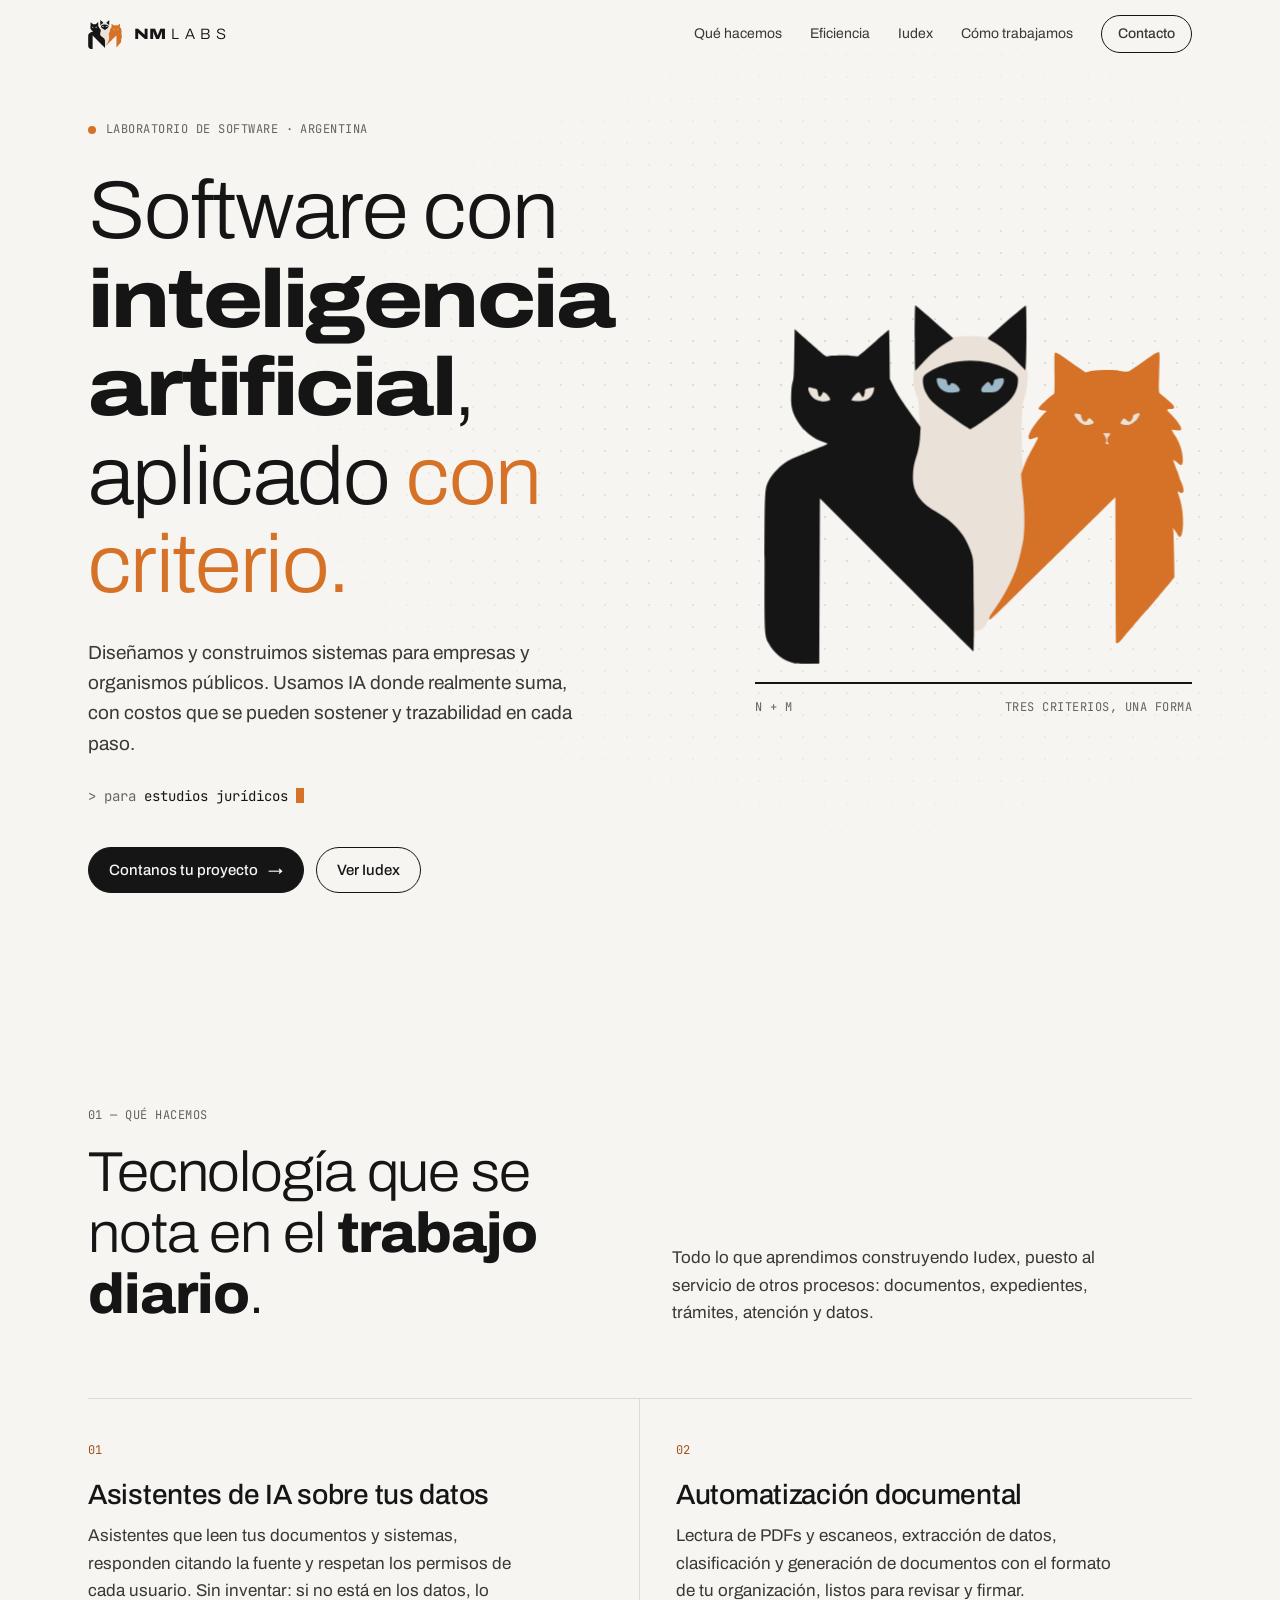
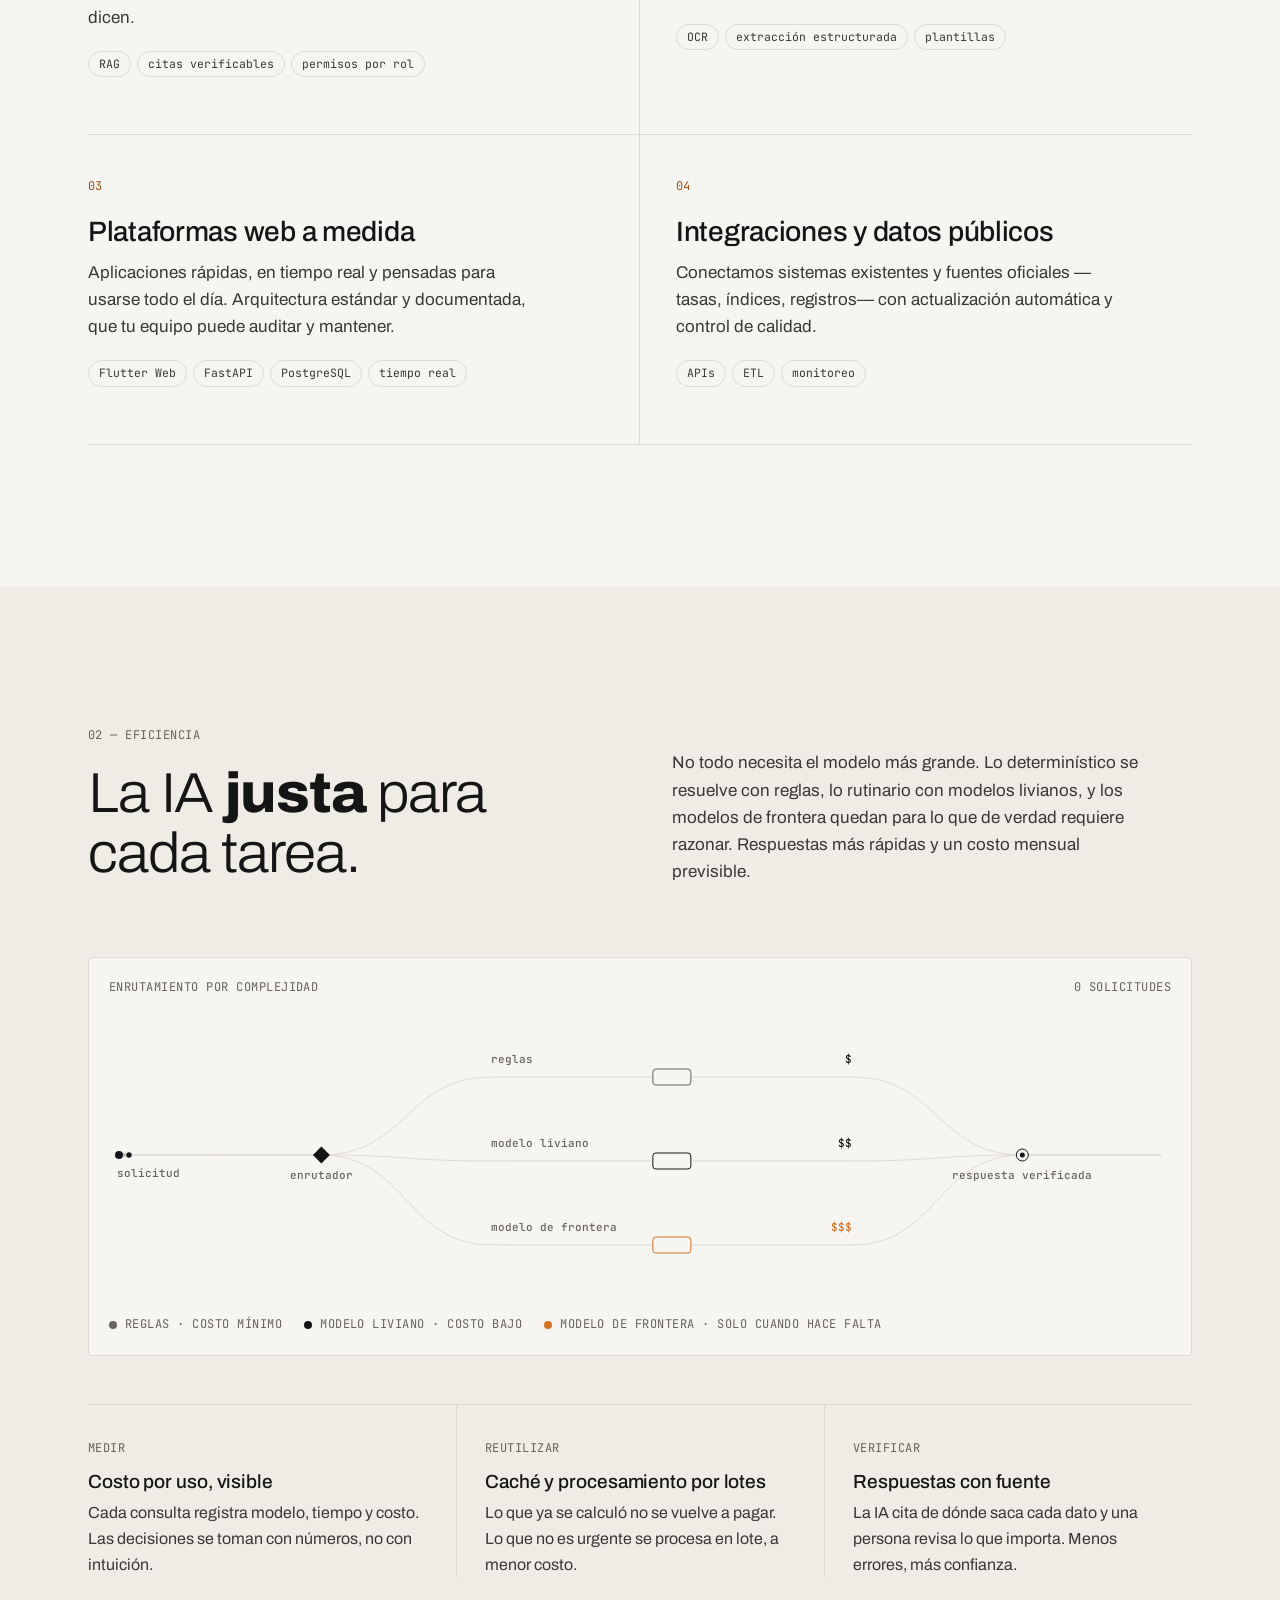
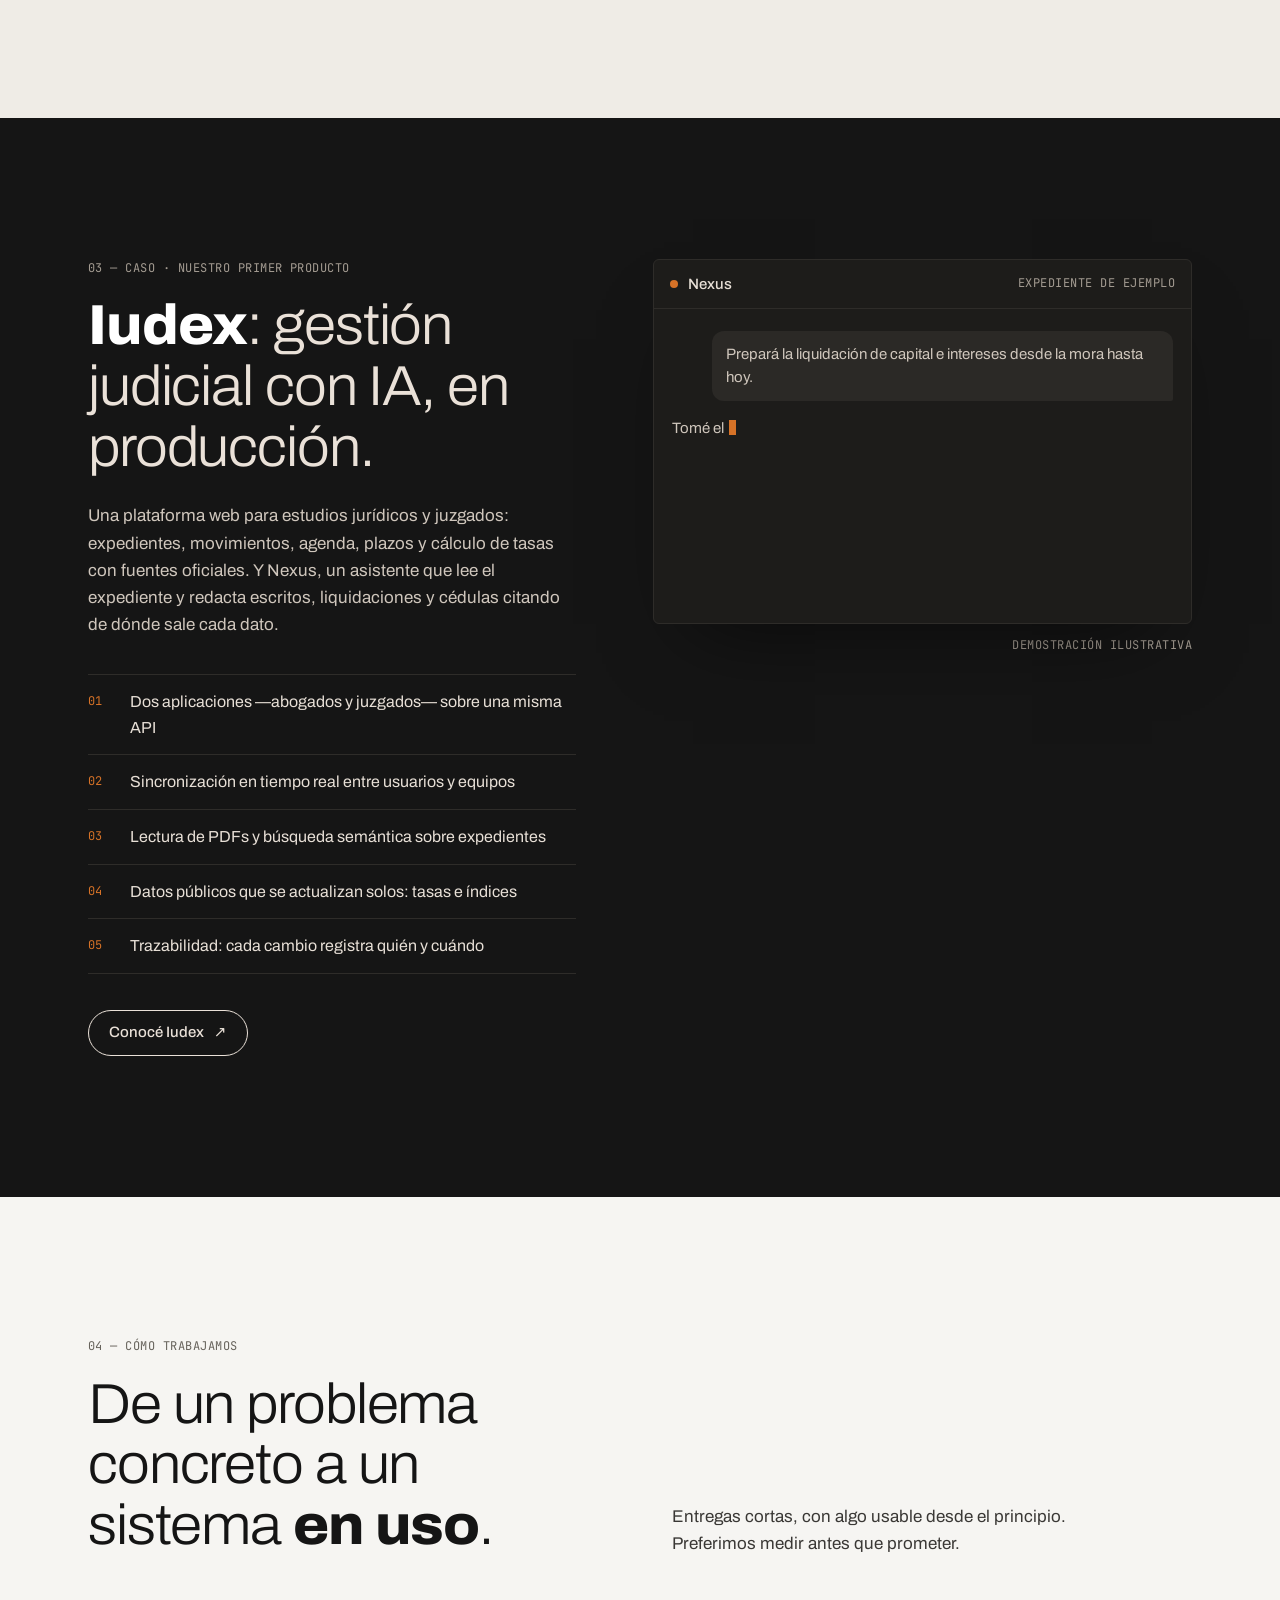
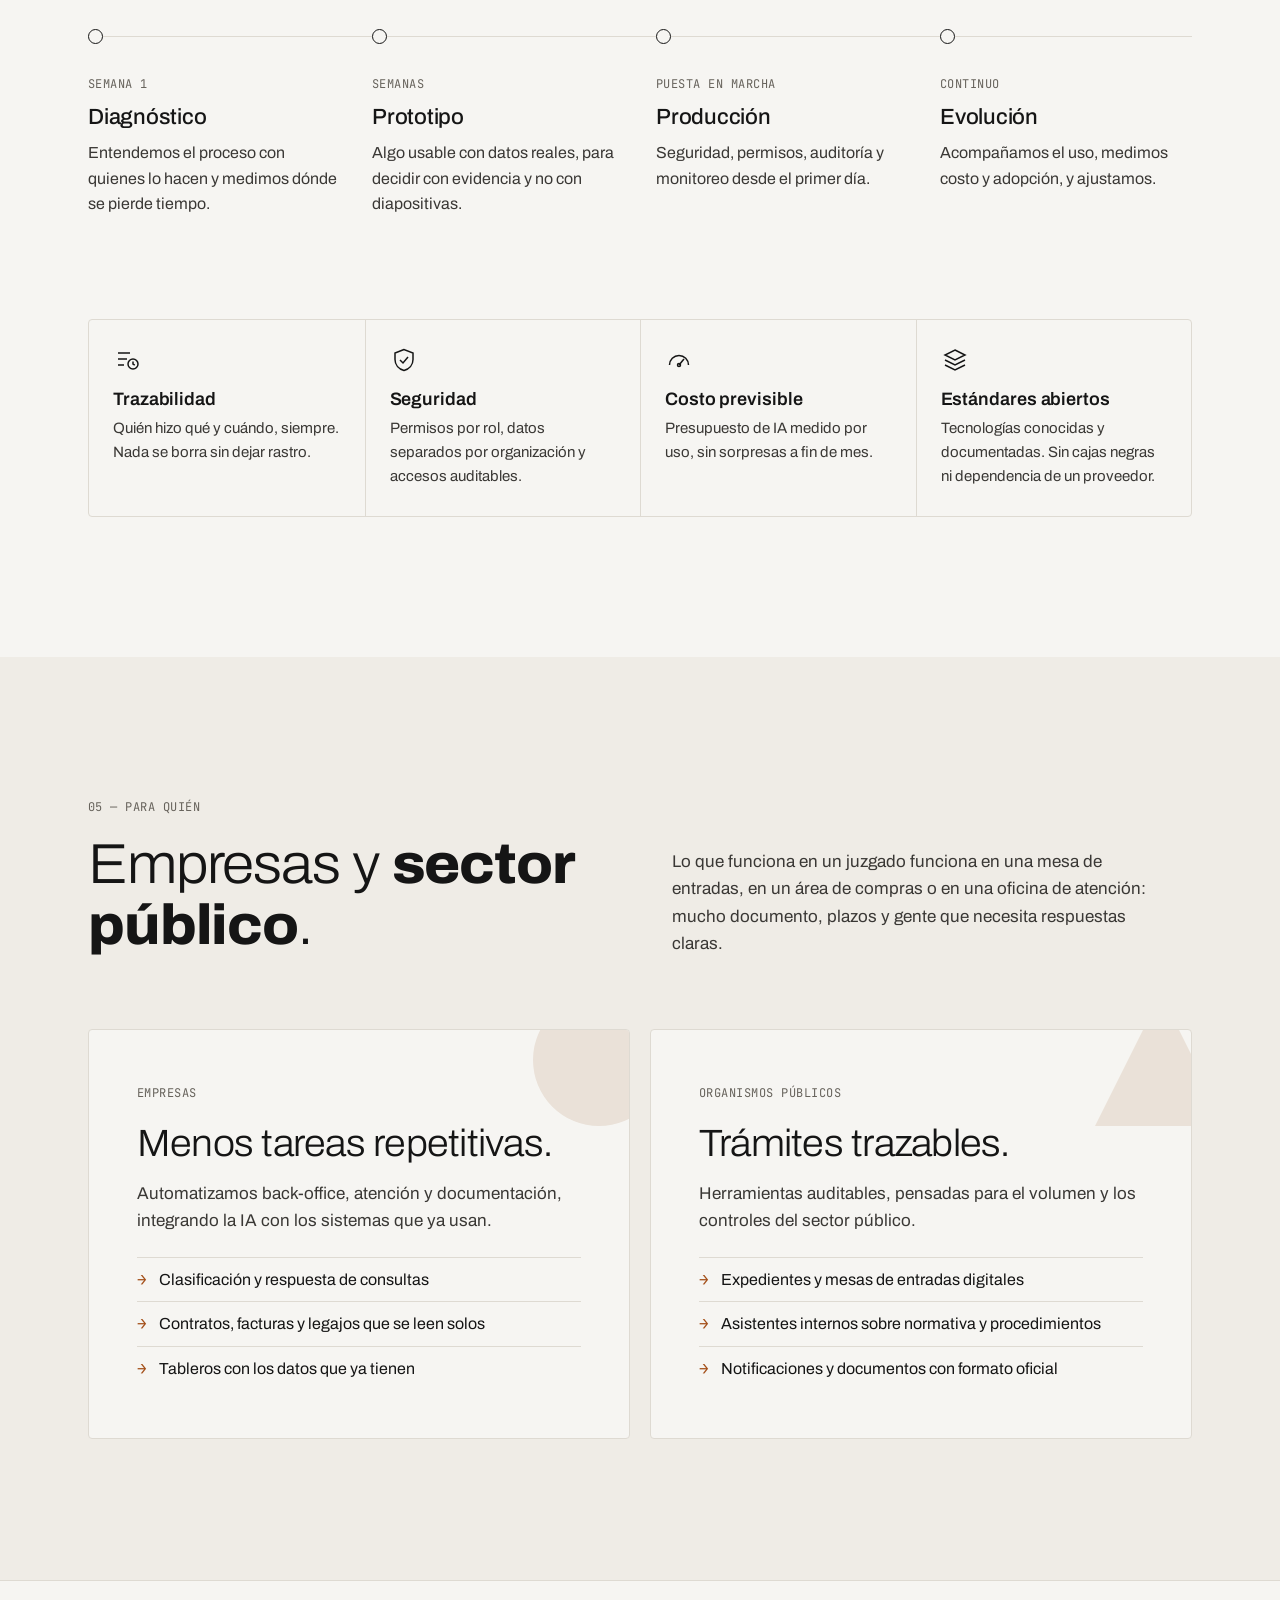
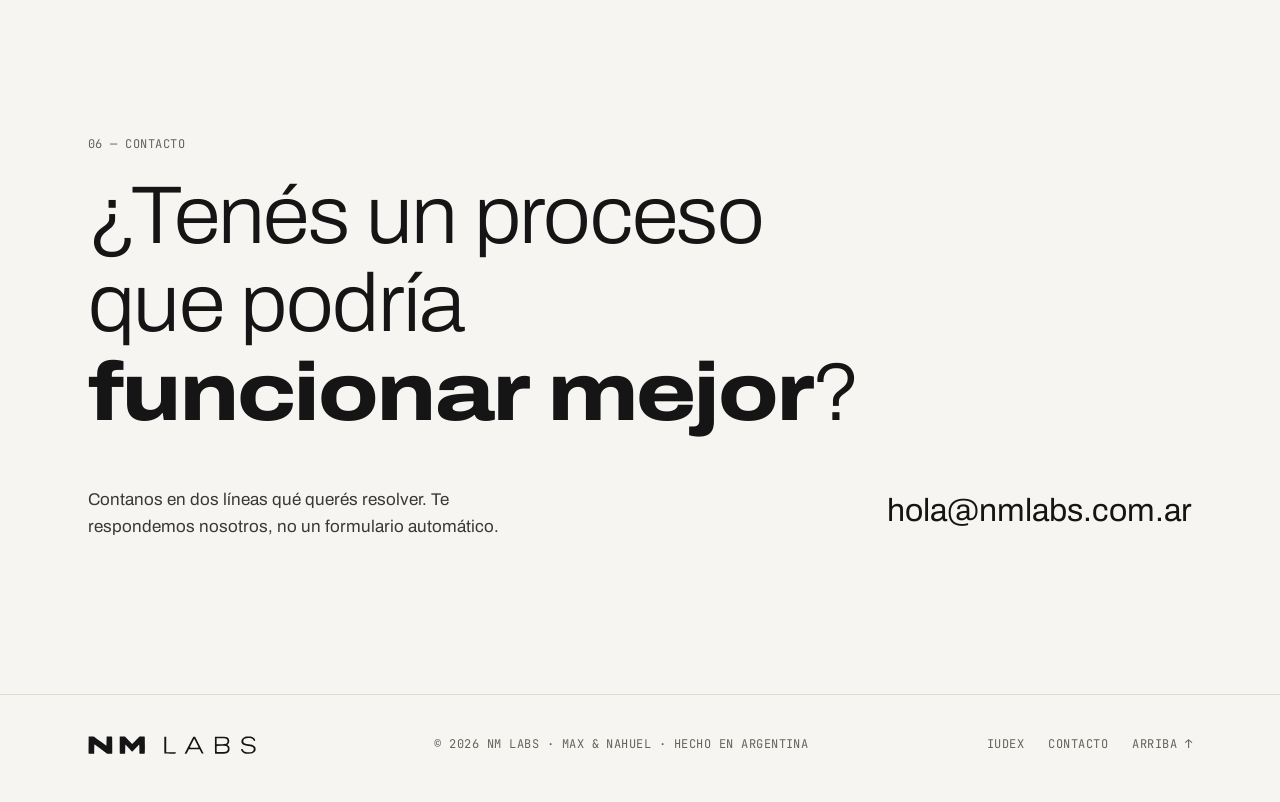
==== index.html @ 3f0e214e "feat: sitio de NM Labs — una página, marca vectorizada y animaciones Hero con los tres gatos que for" ====
<!doctype html>
<html lang="es-AR">
<head>
  <meta charset="utf-8">
  <meta name="viewport" content="width=device-width, initial-scale=1">
  <title>NM Labs — Software con IA, aplicado con criterio</title>
  <meta name="description" content="NM Labs diseña y construye software con inteligencia artificial para empresas y organismos públicos: IA donde suma, con costos previsibles y trazabilidad. Creadores de Iudex.">
  <meta name="theme-color" content="#F6F5F2">
  <link rel="icon" href="assets/mark.svg" type="image/svg+xml">
  <link rel="icon" href="assets/favicon-32.png" sizes="32x32" type="image/png">
  <link rel="apple-touch-icon" href="assets/apple-touch-icon.png">

  <meta property="og:type" content="website">
  <meta property="og:title" content="NM Labs — Software con IA, aplicado con criterio">
  <meta property="og:description" content="Software con inteligencia artificial para empresas y organismos públicos. Creadores de Iudex.">
  <meta property="og:image" content="assets/og.png">
  <meta property="og:locale" content="es_AR">
  <meta name="twitter:card" content="summary_large_image">

  <link rel="preconnect" href="https://fonts.googleapis.com">
  <link rel="preconnect" href="https://fonts.gstatic.com" crossorigin>
  <link rel="stylesheet" href="https://fonts.googleapis.com/css2?family=Archivo:wdth,wght@62..125,300..800&family=JetBrains+Mono:wght@400;500&display=swap">
  <link rel="stylesheet" href="styles.css">
  <script>
    // Clases antes del primer pintado: sin JS o con movimiento reducido el sitio queda estático y completo.
    (function (d) {
      var c = d.documentElement.classList; c.add('js');
      if (!window.matchMedia('(prefers-reduced-motion: reduce)').matches) c.add('motion');
    })(document);
  </script>
  <script src="main.js" defer></script>
</head>
<body>
  <a class="skip" href="#main">Saltar al contenido</a>

  <header class="site-header" id="top">
    <div class="wrap">
      <a class="brand" href="#top" aria-label="NM Labs, inicio">
        <img src="assets/mark.svg" alt="" width="34" height="29">
        <span class="brand-word" aria-hidden="true"><b>NM</b><span>LABS</span></span>
      </a>
      <nav class="nav" aria-label="Principal">
        <a href="#servicios">Qué hacemos</a>
        <a href="#eficiencia">Eficiencia</a>
        <a href="#iudex">Iudex</a>
        <a href="#metodo">Cómo trabajamos</a>
        <a class="btn btn-sm btn-ghost" href="#contacto">Contacto</a>
      </nav>
    </div>
  </header>

  <main id="main">

    <!-- ===== Hero ===== -->
    <section class="hero" aria-labelledby="hero-title">
      <div class="wrap">
        <div>
          <p class="hero-kicker mono"><span class="dot-live" aria-hidden="true"></span>Laboratorio de software · Argentina</p>
          <h1 id="hero-title" class="split">Software con <b>inteligencia artificial</b>, aplicado <span class="accent">con criterio.</span></h1>
          <p class="hero-lede">Diseñamos y construimos sistemas para empresas y organismos públicos. Usamos IA donde realmente suma, con costos que se pueden sostener y trazabilidad en cada paso.</p>
          <p class="typer">
            <span class="sr-only">Para estudios jurídicos, juzgados, organismos públicos, empresas y equipos de back-office.</span>
            <span aria-hidden="true">&gt; para</span>
            <span class="typer-word" aria-hidden="true" data-words="estudios jurídicos|juzgados|organismos públicos|empresas|equipos de back-office">estudios jurídicos</span><span class="typer-caret" aria-hidden="true"></span>
          </p>
          <div class="hero-actions">
            <a class="btn btn-solid" href="#contacto">Contanos tu proyecto <span class="arrow" aria-hidden="true">→</span></a>
            <a class="btn btn-ghost" href="#iudex">Ver Iudex</a>
          </div>
        </div>

        <figure class="hero-mark" aria-hidden="true">
          <!-- mark:start -->
<svg viewBox="-12 -12 656 554" xmlns="http://www.w3.org/2000/svg" focusable="false">
<g class="cat cat-2"><g class="cat-inner"><path fill="#EAE1D8" d="M306.0 452.2C306.0 402.1 305.2 389.4 301.6 381.5C300.8 379.9 299.2 376.0 298.0 373.0C296.8 370.0 295.5 367.0 295.2 366.4C292.2 361.5 287.9 355.6 283.7 350.5C278.6 344.3 263.2 330.1 261.6 330.0C261.1 330.0 259.3 329.0 257.6 327.7C255.9 326.4 251.5 323.8 247.9 321.8C234.3 314.4 225.1 305.7 220.1 295.5C215.8 286.9 215.0 282.4 214.3 265.3C213.6 246.3 214.8 236.2 220.3 217.0C224.5 202.5 224.5 202.5 224.5 185.2C224.5 167.4 225.0 165.4 228.2 170.8C229.2 172.3 231.1 174.9 232.5 176.5L235.1 179.5L234.5 164.0C233.9 148.3 232.5 138.0 231.0 138.0C230.6 138.0 230.0 136.8 229.7 135.2C229.4 133.7 228.4 129.8 227.6 126.5C226.7 123.1 226.0 116.3 226.0 110.9L226.0 101.3L242.8 84.2C258.9 67.8 261.5 65.7 279.0 55.0C282.0 53.1 284.7 51.3 285.0 50.9C287.9 47.1 334.9 47.2 338.0 51.1C338.3 51.4 341.6 53.5 345.5 55.8C360.8 64.7 372.4 74.5 389.1 92.8C392.8 96.7 396.3 100.0 396.9 100.0C399.6 100.0 396.9 130.7 393.5 138.5C390.0 146.6 389.1 155.5 388.6 184.5C388.4 200.4 388.7 220.6 389.3 229.3L390.3 245.2L393.8 236.6C399.0 223.5 400.0 224.7 400.0 244.2C400.1 253.7 400.7 264.5 401.6 270.0C403.4 281.4 404.9 353.0 403.3 353.0C402.7 353.0 402.0 357.8 401.7 363.8C401.4 369.7 400.4 377.4 399.6 381.0C396.4 395.4 391.2 412.8 389.9 413.6C389.4 413.9 389.0 415.0 389.0 416.1C389.0 417.1 388.6 418.8 388.2 419.8C380.9 435.0 378.6 439.0 377.4 439.0C376.6 439.0 376.0 439.9 376.0 441.1C376.0 442.4 370.4 448.6 359.9 458.8C346.1 472.3 343.4 474.5 340.7 474.5C337.8 474.6 337.4 475.0 336.5 478.8C335.8 481.6 334.5 483.7 332.7 484.9C331.2 485.9 329.4 487.5 328.7 488.4C327.9 489.5 325.5 490.4 322.7 490.7L318.0 491.3L318.0 496.1L318.0 501.0L312.0 501.0L306.0 501.0L306.0 452.2ZM316.5 185.0C317.5 183.9 318.9 183.0 319.6 183.0C320.3 183.0 322.1 181.8 323.7 180.4C325.2 178.9 334.6 171.9 344.5 164.8C354.4 157.6 364.4 149.9 366.8 147.7C376.6 138.2 383.9 122.7 382.7 113.7C382.3 110.5 381.1 108.7 377.1 104.8C374.3 102.2 371.6 100.0 371.0 100.0C370.4 100.0 367.4 98.7 364.2 97.1C356.5 93.2 341.3 88.5 331.5 86.9C327.1 86.2 317.0 85.7 309.0 85.7C296.5 85.9 292.9 86.3 282.5 88.9C263.3 93.8 243.4 104.5 241.1 111.2C240.0 114.3 241.1 123.3 243.2 128.5C246.9 137.8 257.0 148.8 272.0 159.7C312.2 189.1 312.6 189.3 316.5 185.0ZM271.9 130.7C266.4 127.8 261.9 121.3 261.2 115.4C260.7 110.4 260.6 110.4 269.4 112.2C272.6 112.8 275.3 113.8 275.5 114.4C275.7 115.0 276.1 116.6 276.4 118.0C276.7 119.4 277.4 121.2 278.0 122.0C278.9 123.3 279.4 123.0 281.4 120.6C283.7 117.8 284.0 117.8 287.0 119.0C290.2 120.3 296.0 127.1 296.0 129.6C296.0 131.4 289.7 133.0 282.4 133.0C278.0 133.0 275.1 132.4 271.9 130.7ZM330.2 131.9C328.5 131.4 327.0 130.5 327.0 130.0C327.0 128.1 331.8 121.4 334.4 119.7C337.9 117.4 339.7 117.6 341.6 120.5C342.5 121.9 343.6 123.0 344.0 123.0C345.0 123.0 347.0 118.2 347.0 115.6C347.0 113.6 347.7 113.2 351.2 112.6C353.6 112.2 357.0 111.7 358.8 111.4C361.9 110.8 362.0 110.9 362.0 114.1C361.9 121.3 356.8 128.5 349.8 131.5C345.7 133.2 335.4 133.4 330.2 131.9Z"/><path fill="#151515" d="M290.5 174.4C256.8 150.2 251.9 145.9 245.7 135.0C241.9 128.3 239.7 119.6 240.3 113.6C240.7 109.3 241.3 108.1 244.6 105.2C250.1 100.4 269.0 91.5 278.5 89.1C308.5 81.6 340.8 84.6 365.7 97.1C377.2 102.9 382.9 107.7 383.1 111.8C383.8 125.5 378.6 137.4 366.7 148.6C358.0 157.0 314.7 188.0 311.8 188.0C310.4 188.0 301.7 182.4 290.5 174.4ZM291.3 130.9L295.1 129.9L293.1 126.7C292.1 124.9 289.7 122.5 287.9 121.2L284.7 119.0L281.8 122.2C279.1 125.4 279.0 125.5 277.5 123.5C276.6 122.4 275.7 120.4 275.4 119.0C275.1 117.6 274.7 116.0 274.5 115.4C274.2 114.3 263.0 111.6 262.2 112.5C261.2 113.5 263.2 119.7 265.8 123.4C270.9 130.9 280.9 133.8 291.3 130.9ZM348.8 130.5C353.7 128.4 356.9 125.3 359.1 120.5C361.5 115.2 361.6 111.7 359.2 112.4C358.3 112.7 355.4 113.2 352.8 113.6C348.6 114.1 348.0 114.5 348.0 116.7C348.0 119.3 345.4 125.0 344.2 125.0C343.8 125.0 342.3 123.6 340.9 121.8L338.3 118.7L335.2 120.8C333.6 122.0 331.3 124.6 330.1 126.5L328.1 130.0L331.3 130.9C336.3 132.4 344.7 132.1 348.8 130.5ZM228.0 51.0C228.0 24.1 228.3 2.0 228.8 2.0C229.8 2.1 240.0 10.7 270.8 37.9C279.2 45.2 286.0 51.4 286.0 51.5C286.0 51.6 281.0 54.9 274.9 58.6C261.7 66.8 250.8 76.1 238.5 89.8C233.5 95.3 229.2 99.9 228.8 99.9C228.3 100.0 228.0 77.9 228.0 51.0ZM380.9 85.7C367.2 71.4 357.5 63.6 344.5 56.2C340.6 54.0 337.7 51.9 338.0 51.4C339.6 48.5 394.0 1.9 395.0 2.5C396.0 3.1 396.2 64.6 395.2 85.7L394.5 99.8L380.9 85.7Z"/><path fill="#9DB8C6" d="M272.5 131.1C270.3 130.1 267.5 128.2 266.3 126.9C262.0 122.2 259.5 113.0 262.1 111.5C262.7 111.1 266.0 111.3 269.5 112.0C275.7 113.2 275.8 113.2 276.4 117.0C277.2 121.9 279.4 123.9 281.0 121.1C282.9 117.5 287.7 118.3 292.2 123.1C296.7 127.8 296.9 131.0 293.0 132.1C287.8 133.6 276.6 133.0 272.5 131.1ZM329.8 132.3C328.6 132.0 328.0 130.9 328.0 128.8C328.0 126.4 329.1 124.6 332.5 121.3C335.0 118.9 337.7 117.0 338.5 117.0C339.2 117.0 340.7 118.4 341.7 120.0C342.6 121.6 343.7 123.0 344.1 123.0C345.0 123.0 347.0 117.3 347.0 115.0C347.0 113.6 348.5 113.0 353.4 112.0C360.7 110.6 362.0 111.0 362.0 114.6C362.0 121.2 355.3 130.3 349.0 132.0C345.5 133.0 333.1 133.2 329.8 132.3Z"/></g></g>
<g class="cat cat-1"><g class="cat-inner"><path fill="#EAE1D8" d="M85.5 147.1C75.2 145.3 67.0 136.3 67.0 126.9C67.0 123.7 67.0 123.7 71.2 124.4C73.6 124.8 77.1 125.5 79.1 126.0C82.5 127.0 82.8 127.3 83.4 132.0C83.8 134.7 84.4 137.1 84.9 137.4C85.3 137.7 86.6 136.4 87.6 134.5C88.6 132.6 89.9 131.0 90.4 131.0C92.4 131.0 98.0 135.3 99.9 138.4C102.9 143.1 102.6 145.7 99.2 146.4C93.3 147.6 89.3 147.8 85.5 147.1ZM133.8 146.3C132.8 146.1 132.0 145.2 132.0 144.4C132.0 142.1 136.6 135.4 139.8 133.1C142.8 131.0 146.0 130.3 146.0 131.8C146.0 132.2 146.9 133.6 148.0 135.0C149.7 137.1 150.1 137.3 151.0 136.0C151.5 135.2 152.0 132.8 152.0 130.8C152.0 127.6 152.4 127.0 155.2 126.2C157.0 125.6 160.6 124.9 163.2 124.5C167.9 123.9 168.0 123.9 168.0 126.6C168.0 134.9 161.8 143.5 154.2 145.8C150.4 147.0 137.4 147.3 133.8 146.3Z"/><path fill="#151515" d="M47.5 540.0C31.0 536.6 15.7 524.6 7.8 508.9C2.2 497.6 2.1 495.1 2.4 385.0C2.7 273.9 2.5 277.8 9.2 264.2C13.5 255.5 26.8 241.9 36.7 236.1C40.6 233.8 48.2 230.2 53.7 228.1C59.1 226.0 67.1 222.8 71.5 221.1C75.9 219.3 83.3 216.3 88.0 214.5C92.6 212.6 96.6 210.7 96.8 210.2C96.9 209.7 94.9 208.7 92.3 208.0C76.2 203.7 58.9 189.7 50.6 174.3C43.5 161.1 41.6 152.7 42.3 136.0C42.6 126.7 43.3 120.9 44.5 117.5C46.1 113.2 46.4 107.3 46.9 75.2L47.5 37.8L55.0 44.4C59.1 48.0 67.0 55.0 72.5 60.0C92.5 78.0 94.1 79.2 96.9 78.6C102.4 77.4 123.9 76.9 133.0 77.8L142.5 78.7L146.5 75.5C148.7 73.7 159.0 64.8 169.5 55.6C179.9 46.5 188.7 39.0 189.2 39.0C189.6 39.0 190.1 55.5 190.2 75.8L190.5 112.5L195.7 123.2C201.2 134.7 209.0 146.8 226.1 170.2L236.8 184.9L236.3 194.2C235.8 207.2 234.2 217.2 231.3 226.5C227.1 239.6 226.0 245.0 225.4 255.5C223.9 280.2 233.7 296.5 258.6 311.1C278.7 322.9 290.7 333.2 300.1 347.2C305.9 355.6 311.6 368.2 314.2 378.1C316.3 386.3 316.4 388.3 316.7 454.2C317.0 491.5 316.8 522.0 316.3 522.0C315.9 522.0 263.7 470.2 200.5 407.0L85.5 292.0L85.0 416.2L84.5 540.5L68.0 540.7C58.9 540.7 49.7 540.4 47.5 540.0ZM97.2 145.5C99.3 145.2 101.0 144.4 101.0 143.8C101.0 141.6 96.9 136.1 93.8 134.1L90.6 132.1L88.2 136.1C85.2 141.1 83.3 140.0 82.4 132.9C81.8 128.3 81.5 128.0 78.1 127.1C68.8 124.7 68.0 124.7 68.0 127.0C68.0 132.5 73.5 140.6 79.5 143.8C82.7 145.5 89.5 146.9 92.0 146.5C92.8 146.3 95.2 145.9 97.2 145.5ZM153.1 144.8C160.6 142.3 165.4 136.5 166.7 128.5L167.2 125.1L163.4 125.6C161.2 125.9 158.0 126.6 156.2 127.2C153.4 128.0 153.0 128.6 153.0 131.5C153.0 134.9 151.2 140.0 150.1 140.0C149.7 140.0 148.7 138.8 147.7 137.2C144.1 131.4 144.5 131.5 141.0 134.0C138.4 135.8 133.0 142.9 133.0 144.4C133.0 146.1 148.4 146.4 153.1 144.8Z"/></g></g>
<g class="cat cat-3"><g class="cat-inner"><path fill="#EAE1D8" d="M506.0 219.1C506.0 218.6 507.8 215.2 510.0 211.6C512.2 208.0 514.0 204.7 514.0 204.3C514.0 203.8 512.9 201.8 511.5 199.8C510.1 197.8 509.0 195.2 509.0 194.1C509.0 192.2 509.6 192.0 516.5 192.0C525.8 192.0 526.7 193.2 522.1 199.6L519.0 204.0L522.1 209.5C523.8 212.5 525.6 215.3 526.1 215.6C526.6 215.9 527.0 217.0 527.0 218.1C527.0 221.4 523.4 220.3 519.9 215.9L516.7 211.8L513.2 215.9C510.2 219.6 506.0 221.4 506.0 219.1ZM479.5 182.8C473.0 180.5 466.0 171.7 466.0 165.7L466.0 161.8L471.7 162.5C479.0 163.4 480.0 163.8 480.0 166.2C480.0 168.7 482.8 174.0 484.1 174.0C484.6 174.0 485.4 173.2 485.7 172.2C487.3 168.2 489.0 167.5 492.6 169.5C496.4 171.5 500.3 177.1 499.8 179.6C499.2 183.1 486.1 185.1 479.5 182.8ZM537.2 182.3C534.9 181.5 533.0 180.4 533.0 179.9C533.0 178.3 539.1 170.5 541.3 169.3C544.6 167.5 545.4 167.7 547.3 171.0C548.3 172.6 549.7 174.0 550.4 174.0C551.6 174.0 554.0 168.6 554.0 165.8C554.0 164.1 560.0 162.0 564.9 162.0C567.7 162.0 568.0 162.3 568.0 165.0C568.0 171.5 561.7 179.5 554.3 182.7C550.1 184.4 542.7 184.2 537.2 182.3Z"/><path fill="#D67227" d="M530.5 508.8C530.2 508.1 529.9 458.6 529.7 398.9L529.5 290.2L499.8 319.4C483.5 335.4 450.0 368.3 425.3 392.6C349.6 467.1 342.5 474.0 341.2 474.0C338.8 474.0 340.0 469.6 343.8 464.6C360.3 442.6 374.2 416.7 381.7 394.1C384.3 385.9 389.2 365.3 391.0 354.7C393.7 338.3 393.2 304.5 390.0 281.0C389.5 277.4 388.8 270.2 388.4 265.0L387.7 255.5L392.4 243.5C396.8 232.3 401.2 223.4 410.4 206.8C414.5 199.5 414.2 199.0 407.5 201.5C405.3 202.3 402.5 202.9 401.2 203.0C393.7 203.1 405.6 181.4 422.4 164.5L426.4 160.5L421.4 160.0C415.9 159.4 414.0 158.5 414.0 156.5C414.0 154.8 433.2 136.8 436.1 135.8C438.1 135.0 438.2 134.5 438.0 106.7C437.7 70.3 437.5 73.0 440.3 73.0C441.6 73.0 447.4 76.5 453.6 80.9C459.6 85.3 469.0 91.9 474.5 95.7L484.5 102.7L490.5 101.3C499.5 99.3 526.1 98.5 534.5 100.0C549.3 102.6 547.9 102.9 558.0 95.8C563.0 92.4 571.0 86.7 575.8 83.3C588.7 74.1 592.8 71.7 594.6 72.4C596.1 73.0 596.2 75.6 595.4 99.8C594.4 133.8 594.4 133.0 597.6 135.5C602.3 139.0 614.4 149.4 616.2 151.5C617.2 152.6 617.9 154.4 617.7 155.5C617.5 157.1 616.6 157.6 613.0 157.8C605.6 158.2 605.6 158.6 612.4 165.1C620.9 173.1 629.4 185.3 628.5 188.1C627.9 190.0 627.3 190.1 620.8 189.5L613.8 188.8L615.1 191.1C615.7 192.4 617.6 195.3 619.1 197.6C626.5 208.5 631.3 224.1 630.8 235.4C630.5 242.5 628.7 243.7 624.5 239.8C623.1 238.5 620.7 236.6 619.1 235.7L616.2 234.0L617.2 237.2C617.8 239.0 620.0 245.0 622.2 250.5C624.3 256.0 626.0 260.8 626.0 261.3C626.0 261.7 626.9 263.9 627.9 266.3C634.0 279.9 633.2 286.9 625.9 282.6C622.6 280.6 622.5 280.9 624.5 286.7C628.2 297.2 630.1 307.2 630.9 318.7C632.4 342.5 628.0 357.2 622.7 346.2C621.7 344.2 619.7 341.1 618.3 339.5L615.8 336.5L616.5 340.0C616.9 341.9 617.4 358.6 617.7 377.1L618.2 410.6L612.8 417.2C609.9 420.8 604.1 427.7 600.0 432.5C595.9 437.3 590.1 444.2 587.1 447.9C584.2 451.5 579.1 457.4 575.9 461.0C570.8 466.7 562.4 476.5 540.0 503.0C534.4 509.5 531.4 511.3 530.5 508.8ZM518.6 208.8C516.3 205.6 516.6 202.4 519.5 198.6C520.9 196.8 522.0 195.0 522.0 194.7C522.0 194.3 519.5 194.0 516.5 194.0L510.9 194.0L513.5 197.7C516.2 201.7 516.8 207.4 514.8 208.7C513.9 209.2 514.5 209.7 516.5 210.1C518.1 210.5 519.6 210.8 519.8 210.9C520.0 210.9 519.4 210.0 518.6 208.8ZM492.5 180.8C495.0 180.1 497.0 179.0 497.0 178.4C497.0 176.5 491.1 171.0 489.7 171.6C489.0 171.8 488.0 173.0 487.5 174.3C485.9 177.9 482.4 177.7 480.0 173.8C478.9 172.0 478.0 169.5 478.0 168.3C478.0 166.8 477.3 165.9 475.8 165.6C474.5 165.3 472.3 164.9 470.8 164.5C467.0 163.8 467.1 166.4 470.9 171.6C474.7 176.8 477.8 179.5 481.5 180.8C485.5 182.2 487.2 182.2 492.5 180.8ZM552.4 180.6C554.2 179.9 557.2 177.9 559.1 176.2C562.7 173.1 566.9 165.5 565.7 164.4C564.5 163.2 556.0 166.2 556.0 167.8C556.0 171.5 553.5 176.1 551.1 176.7C549.2 177.2 548.1 176.6 546.1 174.3C543.0 170.7 541.8 170.9 538.9 175.6C536.5 179.5 536.4 179.4 540.5 180.8C544.7 182.3 548.5 182.2 552.4 180.6Z"/></g></g>
</svg>
          <!-- mark:end -->
          <div class="baseline"></div>
          <figcaption class="hero-mark-caption mono"><span>N + M</span><span>tres criterios, una forma</span></figcaption>
        </figure>
      </div>
    </section>

    <!-- ===== Servicios ===== -->
    <section class="section" id="servicios" aria-labelledby="servicios-title">
      <div class="wrap">
        <div class="section-head">
          <div>
            <span class="eyebrow mono" data-reveal>01 — Qué hacemos</span>
            <h2 id="servicios-title" data-reveal data-d="1">Tecnología que se nota en el <b>trabajo diario</b>.</h2>
          </div>
          <p data-reveal data-d="2">Todo lo que aprendimos construyendo Iudex, puesto al servicio de otros procesos: documentos, expedientes, trámites, atención y datos.</p>
        </div>

        <div class="services">
          <article class="service" data-reveal>
            <span class="idx mono">01</span>
            <h3>Asistentes de IA sobre tus datos</h3>
            <p>Asistentes que leen tus documentos y sistemas, responden citando la fuente y respetan los permisos de cada usuario. Sin inventar: si no está en los datos, lo dicen.</p>
            <ul class="tags" aria-label="Técnicas"><li>RAG</li><li>citas verificables</li><li>permisos por rol</li></ul>
          </article>
          <article class="service" data-reveal data-d="1">
            <span class="idx mono">02</span>
            <h3>Automatización documental</h3>
            <p>Lectura de PDFs y escaneos, extracción de datos, clasificación y generación de documentos con el formato de tu organización, listos para revisar y firmar.</p>
            <ul class="tags" aria-label="Técnicas"><li>OCR</li><li>extracción estructurada</li><li>plantillas</li></ul>
          </article>
          <article class="service" data-reveal>
            <span class="idx mono">03</span>
            <h3>Plataformas web a medida</h3>
            <p>Aplicaciones rápidas, en tiempo real y pensadas para usarse todo el día. Arquitectura estándar y documentada, que tu equipo puede auditar y mantener.</p>
            <ul class="tags" aria-label="Tecnologías"><li>Flutter Web</li><li>FastAPI</li><li>PostgreSQL</li><li>tiempo real</li></ul>
          </article>
          <article class="service" data-reveal data-d="1">
            <span class="idx mono">04</span>
            <h3>Integraciones y datos públicos</h3>
            <p>Conectamos sistemas existentes y fuentes oficiales —tasas, índices, registros— con actualización automática y control de calidad.</p>
            <ul class="tags" aria-label="Técnicas"><li>APIs</li><li>ETL</li><li>monitoreo</li></ul>
          </article>
        </div>
      </div>
    </section>

    <!-- ===== Eficiencia ===== -->
    <section class="section efficiency" id="eficiencia" aria-labelledby="eficiencia-title">
      <div class="wrap">
        <div class="section-head">
          <div>
            <span class="eyebrow mono" data-reveal>02 — Eficiencia</span>
            <h2 id="eficiencia-title" data-reveal data-d="1">La IA <b>justa</b> para cada tarea.</h2>
          </div>
          <p data-reveal data-d="2">No todo necesita el modelo más grande. Lo determinístico se resuelve con reglas, lo rutinario con modelos livianos, y los modelos de frontera quedan para lo que de verdad requiere razonar. Respuestas más rápidas y un costo mensual previsible.</p>
        </div>

        <figure class="router" data-reveal>
          <div class="router-top mono">
            <span>Enrutamiento por complejidad</span>
            <span aria-hidden="true" id="router-count">0 solicitudes</span>
          </div>
          <canvas id="router" role="img" aria-label="Diagrama: las solicitudes pasan por un enrutador que manda la mayoría a reglas determinísticas, una parte a un modelo liviano y solo unas pocas a un modelo de frontera, de mayor costo. Todas terminan en una respuesta verificada."></canvas>
          <figcaption class="router-legend mono">
            <span><i class="c" aria-hidden="true"></i>Reglas · costo mínimo</span>
            <span><i aria-hidden="true"></i>Modelo liviano · costo bajo</span>
            <span><i class="o" aria-hidden="true"></i>Modelo de frontera · solo cuando hace falta</span>
          </figcaption>
        </figure>

        <div class="practices">
          <div class="practice" data-reveal>
            <span class="mono">Medir</span>
            <h3>Costo por uso, visible</h3>
            <p>Cada consulta registra modelo, tiempo y costo. Las decisiones se toman con números, no con intuición.</p>
          </div>
          <div class="practice" data-reveal data-d="1">
            <span class="mono">Reutilizar</span>
            <h3>Caché y procesamiento por lotes</h3>
            <p>Lo que ya se calculó no se vuelve a pagar. Lo que no es urgente se procesa en lote, a menor costo.</p>
          </div>
          <div class="practice" data-reveal data-d="2">
            <span class="mono">Verificar</span>
            <h3>Respuestas con fuente</h3>
            <p>La IA cita de dónde saca cada dato y una persona revisa lo que importa. Menos errores, más confianza.</p>
          </div>
        </div>
      </div>
    </section>

    <!-- ===== Iudex ===== -->
    <section class="section case" id="iudex" aria-labelledby="iudex-title">
      <div class="wrap case-grid">
        <div>
          <span class="eyebrow mono" data-reveal>03 — Caso · nuestro primer producto</span>
          <h2 id="iudex-title" data-reveal data-d="1"><b>Iudex</b>: gestión judicial con IA, en producción.</h2>
          <p class="case-lede" data-reveal data-d="2">Una plataforma web para estudios jurídicos y juzgados: expedientes, movimientos, agenda, plazos y cálculo de tasas con fuentes oficiales. Y Nexus, un asistente que lee el expediente y redacta escritos, liquidaciones y cédulas citando de dónde sale cada dato.</p>
          <ul class="built" aria-label="Lo que construimos">
            <li data-reveal><span>01</span>Dos aplicaciones —abogados y juzgados— sobre una misma API</li>
            <li data-reveal><span>02</span>Sincronización en tiempo real entre usuarios y equipos</li>
            <li data-reveal><span>03</span>Lectura de PDFs y búsqueda semántica sobre expedientes</li>
            <li data-reveal><span>04</span>Datos públicos que se actualizan solos: tasas e índices</li>
            <li data-reveal><span>05</span>Trazabilidad: cada cambio registra quién y cuándo</li>
          </ul>
          <a class="btn" href="https://iudex.com.ar" rel="noopener">Conocé Iudex <span class="arrow" aria-hidden="true">↗</span></a>
        </div>

        <div data-reveal data-d="1">
          <div class="demo" id="demo" aria-label="Demostración ilustrativa de Nexus" role="group">
            <div class="demo-bar">
              <span class="who"><i aria-hidden="true"></i>Nexus</span>
              <span class="mono">Expediente de ejemplo</span>
            </div>
            <p class="sr-only">Ejemplo: se le pide a Nexus la liquidación de capital e intereses desde la mora; responde citando la sentencia, la demanda y la tasa del Banco Nación, y genera un borrador listo para revisar.</p>
            <div class="demo-body" aria-hidden="true">
              <p class="msg msg-user">Prepará la liquidación de capital e intereses desde la mora hasta hoy.</p>
              <p class="msg msg-ai" id="demo-ai">Tomé el capital de la sentencia <span class="cite">fs. 112</span> y la fecha de mora de la demanda <span class="cite">fs. 3</span>. Apliqué la tasa activa publicada para cada período <span class="cite">BNA</span> y dejé el detalle mes a mes.</p>
              <div class="file is-on" id="demo-file">
                <span class="file-ico" aria-hidden="true"><i></i><i></i><i></i><i></i><i></i></span>
                <span><span class="file-name">Liquidación — borrador</span><br><span class="file-meta">listo para revisar</span></span>
                <span class="file-btn" aria-hidden="true">Abrir →</span>
              </div>
            </div>
          </div>
          <p class="demo-note mono">Demostración ilustrativa</p>
        </div>
      </div>
    </section>

    <!-- ===== Método ===== -->
    <section class="section" id="metodo" aria-labelledby="metodo-title">
      <div class="wrap">
        <div class="section-head">
          <div>
            <span class="eyebrow mono" data-reveal>04 — Cómo trabajamos</span>
            <h2 id="metodo-title" data-reveal data-d="1">De un problema concreto a un sistema <b>en uso</b>.</h2>
          </div>
          <p data-reveal data-d="2">Entregas cortas, con algo usable desde el principio. Preferimos medir antes que prometer.</p>
        </div>

        <ol class="steps" id="steps">
          <li class="step" data-reveal><span class="mono">Semana 1</span><h3>Diagnóstico</h3><p>Entendemos el proceso con quienes lo hacen y medimos dónde se pierde tiempo.</p></li>
          <li class="step" data-reveal data-d="1"><span class="mono">Semanas</span><h3>Prototipo</h3><p>Algo usable con datos reales, para decidir con evidencia y no con diapositivas.</p></li>
          <li class="step" data-reveal data-d="2"><span class="mono">Puesta en marcha</span><h3>Producción</h3><p>Seguridad, permisos, auditoría y monitoreo desde el primer día.</p></li>
          <li class="step" data-reveal data-d="3"><span class="mono">Continuo</span><h3>Evolución</h3><p>Acompañamos el uso, medimos costo y adopción, y ajustamos.</p></li>
        </ol>

        <div class="principles">
          <div class="principle" data-reveal>
            <svg viewBox="0 0 28 28" fill="none" stroke="currentColor" stroke-width="1.5" aria-hidden="true"><path d="M5 7h12M5 13h9M5 19h6"/><circle cx="20" cy="18" r="5"/><path d="M20 15.5V18l1.8 1.2"/></svg>
            <h3>Trazabilidad</h3>
            <p>Quién hizo qué y cuándo, siempre. Nada se borra sin dejar rastro.</p>
          </div>
          <div class="principle" data-reveal data-d="1">
            <svg viewBox="0 0 28 28" fill="none" stroke="currentColor" stroke-width="1.5" aria-hidden="true"><path d="M14 3.5 5 7v6.5c0 5.4 3.8 9.6 9 11 5.2-1.4 9-5.6 9-11V7l-9-3.5Z"/><path d="m10 14 3 3 5-6"/></svg>
            <h3>Seguridad</h3>
            <p>Permisos por rol, datos separados por organización y accesos auditables.</p>
          </div>
          <div class="principle" data-reveal data-d="2">
            <svg viewBox="0 0 28 28" fill="none" stroke="currentColor" stroke-width="1.5" aria-hidden="true"><path d="M4.5 19a9.5 9.5 0 1 1 19 0"/><path d="m14 19 5-6"/><circle cx="14" cy="19" r="1.5"/></svg>
            <h3>Costo previsible</h3>
            <p>Presupuesto de IA medido por uso, sin sorpresas a fin de mes.</p>
          </div>
          <div class="principle" data-reveal data-d="3">
            <svg viewBox="0 0 28 28" fill="none" stroke="currentColor" stroke-width="1.5" aria-hidden="true"><path d="m14 4 10 5-10 5L4 9l10-5Z"/><path d="m4 14 10 5 10-5"/><path d="m4 19 10 5 10-5"/></svg>
            <h3>Estándares abiertos</h3>
            <p>Tecnologías conocidas y documentadas. Sin cajas negras ni dependencia de un proveedor.</p>
          </div>
        </div>
      </div>
    </section>

    <!-- ===== Sectores ===== -->
    <section class="section efficiency" id="sectores" aria-labelledby="sectores-title">
      <div class="wrap">
        <div class="section-head">
          <div>
            <span class="eyebrow mono" data-reveal>05 — Para quién</span>
            <h2 id="sectores-title" data-reveal data-d="1">Empresas y <b>sector público</b>.</h2>
          </div>
          <p data-reveal data-d="2">Lo que funciona en un juzgado funciona en una mesa de entradas, en un área de compras o en una oficina de atención: mucho documento, plazos y gente que necesita respuestas claras.</p>
        </div>
        <div class="sectors">
          <article class="sector" data-reveal>
            <svg class="glyph" viewBox="0 0 160 160" aria-hidden="true"><circle cx="80" cy="80" r="80" fill="currentColor"/></svg>
            <span class="mono">Empresas</span>
            <h3>Menos tareas repetitivas.</h3>
            <p>Automatizamos back-office, atención y documentación, integrando la IA con los sistemas que ya usan.</p>
            <ul>
              <li>Clasificación y respuesta de consultas</li>
              <li>Contratos, facturas y legajos que se leen solos</li>
              <li>Tableros con los datos que ya tienen</li>
            </ul>
          </article>
          <article class="sector" data-reveal data-d="1">
            <svg class="glyph" viewBox="0 0 160 160" aria-hidden="true"><path d="M80 0 160 160H0Z" fill="currentColor"/></svg>
            <span class="mono">Organismos públicos</span>
            <h3>Trámites trazables.</h3>
            <p>Herramientas auditables, pensadas para el volumen y los controles del sector público.</p>
            <ul>
              <li>Expedientes y mesas de entradas digitales</li>
              <li>Asistentes internos sobre normativa y procedimientos</li>
              <li>Notificaciones y documentos con formato oficial</li>
            </ul>
          </article>
        </div>
      </div>
    </section>

    <!-- ===== Contacto ===== -->
    <section class="contact" id="contacto" aria-labelledby="contacto-title">
      <div class="wrap">
        <span class="eyebrow mono" data-reveal>06 — Contacto</span>
        <h2 id="contacto-title" data-reveal data-d="1">¿Tenés un proceso que podría <b>funcionar mejor</b>?</h2>
        <div class="contact-row">
          <p data-reveal data-d="2">Contanos en dos líneas qué querés resolver. Te respondemos nosotros, no un formulario automático.</p>
          <a class="mail" href="mailto:hola@nmlabs.com.ar" data-reveal data-d="3">hola@nmlabs.com.ar</a>
        </div>
      </div>
    </section>
  </main>

  <footer class="site-footer">
    <div class="wrap">
      <img src="assets/wordmark.svg" alt="NM Labs" width="168" height="18" loading="lazy">
      <p class="mono">© 2026 NM Labs · Max &amp; Nahuel · Hecho en Argentina</p>
      <div class="foot-links mono">
        <a href="https://iudex.com.ar" rel="noopener">Iudex</a>
        <a href="#contacto">Contacto</a>
        <a href="#top">Arriba ↑</a>
      </div>
    </div>
  </footer>
</body>
</html>
---- styles.css ----
/* NM Labs — hoja única. Paleta tomada del logo (tinta, crema, naranja). */

:root {
  --bg: #F6F5F2;
  --bg-2: #EFECE6;
  --ink: #151515;
  --ink-2: #3A3835;
  --muted: #67635C;
  --line: #DEDAD2;
  --cream: #EAE1D8;
  --orange: #D67227;
  --orange-text: #A4501A; /* naranja con contraste AA para texto chico */
  --blue: #9DB8C6;

  --font-display: "Archivo", ui-sans-serif, system-ui, -apple-system, "Segoe UI", sans-serif;
  --font-mono: "JetBrains Mono", ui-monospace, "SF Mono", Menlo, Consolas, monospace;

  --gutter: clamp(16px, 4vw, 48px);
  --max: 1200px;
  --ease: cubic-bezier(.2, .8, .2, 1);
  --ease-in-out: cubic-bezier(.65, 0, .35, 1);
  color-scheme: light;
}

*, *::before, *::after { box-sizing: border-box; }

html { -webkit-text-size-adjust: 100%; scroll-behavior: smooth; scroll-padding-top: 80px; }
@media (prefers-reduced-motion: reduce) { html { scroll-behavior: auto; } }

body {
  margin: 0;
  background: var(--bg);
  color: var(--ink);
  font-family: var(--font-display);
  font-size: 17px;
  line-height: 1.6;
  font-variation-settings: "wdth" 100;
  text-rendering: optimizeLegibility;
  -webkit-font-smoothing: antialiased;
  overflow-x: hidden;
}

img, svg, canvas { display: block; max-width: 100%; }
a { color: inherit; }
p, figure { margin: 0; }
h1, h2, h3 { margin: 0; font-weight: 300; line-height: 1.08; letter-spacing: -0.02em; }
b, strong { font-weight: 800; }

::selection { background: var(--orange); color: #fff; }

:focus-visible {
  outline: 2px solid var(--orange);
  outline-offset: 3px;
  border-radius: 2px;
}

.sr-only {
  position: absolute; width: 1px; height: 1px; padding: 0; margin: -1px;
  overflow: hidden; clip: rect(0 0 0 0); white-space: nowrap; border: 0;
}

.skip {
  position: absolute; left: 12px; top: -60px; z-index: 100;
  background: var(--ink); color: var(--bg); padding: 10px 14px; text-decoration: none;
}
.skip:focus { top: 12px; }

.wrap { width: 100%; max-width: var(--max); margin: 0 auto; padding: 0 var(--gutter); }

.mono {
  font-family: var(--font-mono);
  font-size: 12px;
  letter-spacing: .04em;
  text-transform: uppercase;
  color: var(--muted);
}

/* ---------- Header ---------- */

.site-header {
  position: fixed; inset: 0 0 auto 0; z-index: 50;
  transition: background-color .3s, border-color .3s, backdrop-filter .3s;
  border-bottom: 1px solid transparent;
}
.site-header.is-scrolled {
  background: color-mix(in srgb, var(--bg) 82%, transparent);
  -webkit-backdrop-filter: saturate(1.4) blur(12px);
  backdrop-filter: saturate(1.4) blur(12px);
  border-bottom-color: var(--line);
}
.site-header .wrap { display: flex; align-items: center; justify-content: space-between; height: 68px; }

.brand { display: inline-flex; align-items: center; gap: 12px; text-decoration: none; }
.brand svg { width: 34px; height: auto; }
.brand-word { font-size: 15px; letter-spacing: .02em; line-height: 1; white-space: nowrap; }
.brand-word b { font-weight: 800; font-variation-settings: "wdth" 125; letter-spacing: .01em; }
.brand-word span { font-weight: 300; letter-spacing: .38em; margin-left: .3em; }

.nav { display: flex; align-items: center; gap: 28px; }
.nav a { font-size: 14px; text-decoration: none; color: var(--ink-2); position: relative; }
.nav a:not(.btn)::after {
  content: ""; position: absolute; left: 0; right: 0; bottom: -4px; height: 1px;
  background: currentColor; transform: scaleX(0); transform-origin: right;
  transition: transform .35s var(--ease);
}
.nav a:not(.btn):hover::after { transform: scaleX(1); transform-origin: left; }

@media (max-width: 760px) {
  .nav a:not(.btn) { display: none; }
}

/* ---------- Botones ---------- */

.btn {
  --h: 46px;
  display: inline-flex; align-items: center; gap: 10px;
  height: var(--h); padding: 0 20px;
  font: 500 15px/1 var(--font-display);
  text-decoration: none;
  border: 1px solid var(--ink);
  border-radius: 999px;
  position: relative; overflow: hidden; isolation: isolate;
  transition: color .35s var(--ease), border-color .35s;
}
.btn::before {
  content: ""; position: absolute; inset: 0; z-index: -1;
  background: var(--orange);
  transform: translateY(101%);
  transition: transform .45s var(--ease);
}
.btn:hover::before, .btn:focus-visible::before { transform: translateY(0); }
.btn-solid { background: var(--ink); color: var(--bg); }
.btn-solid:hover { border-color: var(--orange); color: #fff; }
.btn-ghost { color: var(--ink); }
.btn-ghost:hover { color: #fff; border-color: var(--orange); }
.btn-sm { --h: 38px; padding: 0 16px; font-size: 14px; }
.btn .arrow { transition: transform .35s var(--ease); }
.btn:hover .arrow { transform: translateX(3px); }

/* ---------- Hero ---------- */

.hero {
  position: relative;
  min-height: min(100svh, 920px);
  display: flex; align-items: center;
  padding: 120px 0 72px;
  overflow: hidden;
}
.hero::before {
  /* grilla de puntos, se desvanece hacia los bordes */
  content: ""; position: absolute; inset: 0; z-index: -1;
  background-image: radial-gradient(var(--line) 1px, transparent 1.2px);
  background-size: 22px 22px;
  -webkit-mask-image: radial-gradient(ellipse 70% 60% at 70% 45%, #000 20%, transparent 75%);
  mask-image: radial-gradient(ellipse 70% 60% at 70% 45%, #000 20%, transparent 75%);
}
.hero .wrap {
  display: grid;
  grid-template-columns: minmax(0, 1.15fr) minmax(0, .85fr);
  gap: clamp(32px, 6vw, 96px);
  align-items: center;
}
.hero-kicker { display: flex; align-items: center; gap: 10px; margin-bottom: 28px; }
.dot-live {
  width: 8px; height: 8px; border-radius: 50%; background: var(--orange); position: relative;
}
.dot-live::after {
  content: ""; position: absolute; inset: -4px; border-radius: 50%;
  border: 1px solid var(--orange); opacity: 0;
  animation: ping 2.4s var(--ease) infinite;
}
@keyframes ping { 0% { transform: scale(.6); opacity: .9; } 100% { transform: scale(1.8); opacity: 0; } }

.hero h1 {
  font-size: clamp(40px, 6.4vw, 84px);
  font-variation-settings: "wdth" 104;
  max-width: 13ch;
}
.hero h1 b { font-variation-settings: "wdth" 118; letter-spacing: -0.03em; }
.hero h1 .accent { color: var(--orange); }

.hero-lede {
  margin-top: 28px; max-width: 46ch;
  font-size: clamp(17px, 1.5vw, 19px); color: var(--ink-2);
}
.typer { margin-top: 26px; display: flex; flex-wrap: wrap; gap: 8px; align-items: baseline; font-family: var(--font-mono); font-size: 14px; color: var(--muted); }
.typer-word { color: var(--ink); }
.typer-caret {
  display: inline-block; width: 8px; height: 1.05em; background: var(--orange);
  transform: translateY(2px); animation: blink 1.05s steps(1) infinite;
}
@keyframes blink { 50% { opacity: 0; } }

.hero-actions { margin-top: 40px; display: flex; flex-wrap: wrap; gap: 12px; }

.hero-mark { position: relative; justify-self: center; width: 100%; max-width: 480px; }
.hero-mark svg { width: 100%; height: auto; overflow: hidden; }
.hero-mark .cat { will-change: transform; }
.hero-mark .cat-inner { transform-box: fill-box; }
.hero-mark .baseline {
  height: 2px; margin-top: 18px; background: var(--ink);
  transform-origin: left; transform: scaleX(1);
}
.hero-mark-caption { margin-top: 14px; display: flex; justify-content: space-between; }

/* Entrada: los tres gatos suben y forman la M. Solo si hay JS y movimiento. */
.js.motion .hero-mark .cat-inner { transform: translateY(46%); opacity: 0; }
.js.motion .hero-mark .baseline { transform: scaleX(0); }
.js.motion.is-ready .hero-mark .cat-inner {
  transform: none; opacity: 1;
  transition: transform 1.1s var(--ease), opacity .6s ease;
}
.js.motion.is-ready .hero-mark .cat-2 .cat-inner { transition-delay: .05s; }
.js.motion.is-ready .hero-mark .cat-1 .cat-inner { transition-delay: .2s; }
.js.motion.is-ready .hero-mark .cat-3 .cat-inner { transition-delay: .35s; }
.js.motion.is-ready .hero-mark .baseline { transform: scaleX(1); transition: transform 1.2s .55s var(--ease-in-out); }

/* Palabras del título */
.js.motion .split .w { display: inline-block; opacity: 0; transform: translateY(.45em); filter: blur(6px); }
.js.motion.is-ready .split .w {
  opacity: 1; transform: none; filter: none;
  transition: opacity .7s ease, transform .9s var(--ease), filter .7s ease;
  transition-delay: calc(var(--i) * 45ms + 120ms);
}

@media (max-width: 860px) {
  .hero { min-height: auto; padding-top: 104px; }
  .hero .wrap { grid-template-columns: 1fr; }
  .hero-mark { order: -1; max-width: 260px; justify-self: start; }
  .hero-mark-caption { display: none; }
}

/* ---------- Secciones ---------- */

section { position: relative; }
.section { padding: clamp(80px, 11vw, 150px) 0; }
.section-head {
  display: grid; grid-template-columns: minmax(0, 1fr) minmax(0, 1fr);
  gap: 24px 64px; align-items: end; margin-bottom: clamp(40px, 6vw, 72px);
}
.section-head h2 { font-size: clamp(32px, 4.4vw, 58px); font-variation-settings: "wdth" 104; }
.section-head p { color: var(--ink-2); max-width: 48ch; }
.eyebrow { display: block; margin-bottom: 18px; }
@media (max-width: 860px) { .section-head { grid-template-columns: 1fr; } }

/* Revelado al hacer scroll */
.js.motion [data-reveal] {
  opacity: 0; transform: translateY(18px);
  transition: opacity .8s ease, transform 1s var(--ease);
  transition-delay: calc(var(--d, 0) * 80ms);
}
.js.motion [data-reveal].is-in { opacity: 1; transform: none; }

/* ---------- Servicios ---------- */

.services {
  display: grid; grid-template-columns: repeat(2, minmax(0, 1fr));
  border-top: 1px solid var(--line);
}
.service {
  position: relative; padding: 36px 36px 40px 0;
  border-bottom: 1px solid var(--line);
}
.service:nth-child(odd) { border-right: 1px solid var(--line); }
.service:nth-child(even) { padding-left: 36px; padding-right: 0; }
.service::before {
  content: ""; position: absolute; left: 0; right: 0; top: -1px; height: 1px;
  background: var(--orange); transform: scaleX(0); transform-origin: left;
  transition: transform .7s var(--ease);
}
.service:hover::before { transform: scaleX(1); }
.service .idx { color: var(--orange-text); }
.service h3 { margin: 18px 0 12px; font-size: clamp(22px, 2.2vw, 28px); font-weight: 500; letter-spacing: -0.01em; }
.service p { color: var(--ink-2); max-width: 44ch; }
.tags { display: flex; flex-wrap: wrap; gap: 6px; margin-top: 20px; padding: 0; list-style: none; }
.tags li {
  font-family: var(--font-mono); font-size: 11.5px; color: var(--ink-2);
  border: 1px solid var(--line); border-radius: 999px; padding: 3px 10px;
}
@media (max-width: 760px) {
  .services { grid-template-columns: 1fr; }
  .service, .service:nth-child(even) { padding: 30px 0 34px; border-right: 0; }
}

/* ---------- Eficiencia / enrutador ---------- */

.efficiency { background: var(--bg-2); }
.router {
  border: 1px solid var(--line); background: var(--bg); border-radius: 4px;
  padding: 20px; position: relative;
}
.router-top { display: flex; justify-content: space-between; gap: 12px; margin-bottom: 8px; }
.router canvas { width: 100%; height: 300px; }
@media (max-width: 600px) {
  .router { padding: 16px; }
  .router canvas { height: 440px; }
  .router-top { flex-direction: column; gap: 2px; }
}
.router-legend { display: flex; flex-wrap: wrap; gap: 8px 22px; margin-top: 10px; }
.router-legend span { display: inline-flex; align-items: center; gap: 8px; }
.router-legend i { width: 8px; height: 8px; border-radius: 50%; background: var(--ink); display: inline-block; }
.router-legend i.o { background: var(--orange); }
.router-legend i.c { background: var(--muted); }

.practices {
  display: grid; grid-template-columns: repeat(3, minmax(0, 1fr)); gap: 0;
  margin-top: 48px; border-top: 1px solid var(--line);
}
.practice { padding: 28px 28px 0 0; }
.practice + .practice { padding-left: 28px; border-left: 1px solid var(--line); }
.practice h3 { font-size: 19px; font-weight: 500; letter-spacing: -0.005em; margin: 12px 0 8px; }
.practice p { color: var(--ink-2); font-size: 16px; }
@media (max-width: 760px) {
  .practices { grid-template-columns: 1fr; }
  .practice, .practice + .practice { padding: 24px 0 0; border-left: 0; }
}

/* ---------- Iudex (bloque oscuro) ---------- */

.case { background: var(--ink); color: var(--cream); overflow: hidden; }
.case .mono { color: #A39B91; }
.case .section-head p, .case p { color: #CFC6BC; }
.case h2 b { color: #fff; }
.case-grid {
  display: grid; grid-template-columns: minmax(0, .95fr) minmax(0, 1.05fr);
  gap: clamp(32px, 6vw, 88px); align-items: start;
}
.case h2 { font-size: clamp(32px, 4.4vw, 58px); font-variation-settings: "wdth" 104; color: var(--cream); }
.case-lede { margin-top: 24px; max-width: 50ch; }
.built { margin: 36px 0 0; padding: 0; list-style: none; border-top: 1px solid #2E2C29; }
.built li {
  display: grid; grid-template-columns: 34px 1fr; gap: 8px;
  padding: 14px 0; border-bottom: 1px solid #2E2C29; font-size: 16px; color: #E7DFD6;
}
.built li span { font-family: var(--font-mono); font-size: 12px; color: var(--orange); padding-top: 3px; }
.case .btn { margin-top: 36px; border-color: var(--cream); color: var(--cream); }
.case .btn:hover { color: #fff; border-color: var(--orange); }
@media (max-width: 960px) { .case-grid { grid-template-columns: 1fr; } }

/* Demo de Nexus */
.demo {
  background: #1D1C1A; border: 1px solid #2E2C29; border-radius: 6px;
  font-size: 15px; position: relative;
  box-shadow: 0 40px 80px -40px rgba(0, 0, 0, .6);
}
.demo-bar {
  display: flex; align-items: center; justify-content: space-between; gap: 12px;
  padding: 12px 16px; border-bottom: 1px solid #2E2C29;
}
.demo-bar .who { display: inline-flex; align-items: center; gap: 10px; color: #E7DFD6; font-weight: 500; }
.demo-bar .who i { width: 8px; height: 8px; border-radius: 50%; background: var(--orange); display: inline-block; }
.demo-body { padding: 22px 18px 20px; display: flex; flex-direction: column; gap: 16px; }
.msg { max-width: 92%; line-height: 1.55; }
.msg-user {
  align-self: flex-end; background: #2B2926; color: #F2EBE3;
  padding: 12px 14px; border-radius: 12px 12px 2px 12px;
}
.msg-ai { color: #E7DFD6; min-height: 6.4em; }
.msg-ai .cite {
  display: inline-block; font-family: var(--font-mono); font-size: 11.5px;
  color: var(--ink); background: var(--cream); border-radius: 3px;
  padding: 0 6px; margin: 0 2px; line-height: 1.6; vertical-align: 1px;
}
.msg-ai .caret {
  display: inline-block; width: 7px; height: 1em; background: var(--orange);
  transform: translateY(2px); margin-left: 2px; animation: blink 1.05s steps(1) infinite;
}
.thinking { display: inline-flex; gap: 5px; align-items: center; height: 1.4em; }
.thinking i { width: 5px; height: 5px; border-radius: 50%; background: #A39B91; animation: bounce 1.2s infinite var(--ease-in-out); }
.thinking i:nth-child(2) { animation-delay: .15s; }
.thinking i:nth-child(3) { animation-delay: .3s; }
@keyframes bounce { 0%, 80%, 100% { transform: translateY(0); opacity: .4; } 40% { transform: translateY(-4px); opacity: 1; } }

.file {
  display: grid; grid-template-columns: 40px 1fr auto; gap: 14px; align-items: center;
  border: 1px solid #34312D; border-radius: 6px; padding: 12px 14px;
  background: #22211E;
  opacity: 0; transform: translateY(8px);
  transition: opacity .5s ease, transform .6s var(--ease);
}
.file.is-on { opacity: 1; transform: none; }
.file-ico {
  width: 40px; height: 48px; border-radius: 3px; background: var(--cream); position: relative; overflow: hidden;
}
.file-ico i { position: absolute; left: 7px; right: 7px; height: 2px; background: #B9AFA4; transform-origin: left; }
.file-ico i:nth-child(1) { top: 10px; right: 14px; background: var(--ink); }
.file-ico i:nth-child(2) { top: 17px; }
.file-ico i:nth-child(3) { top: 23px; }
.file-ico i:nth-child(4) { top: 29px; right: 12px; }
.file-ico i:nth-child(5) { top: 35px; }
.file.is-on .file-ico i { animation: grow .5s var(--ease) both; }
.file.is-on .file-ico i:nth-child(2) { animation-delay: .08s; }
.file.is-on .file-ico i:nth-child(3) { animation-delay: .16s; }
.file.is-on .file-ico i:nth-child(4) { animation-delay: .24s; }
.file.is-on .file-ico i:nth-child(5) { animation-delay: .32s; }
.js.motion .msg-ai .cite.pop { animation: pop .4s var(--ease) both; }
@keyframes pop { from { transform: scale(.6); opacity: 0; } to { transform: none; opacity: 1; } }
@keyframes grow { from { transform: scaleX(0); } to { transform: scaleX(1); } }
.file-name { color: #F2EBE3; font-weight: 500; font-size: 15px; }
.file-meta { font-family: var(--font-mono); font-size: 11.5px; color: #A39B91; }
.file-btn { font-family: var(--font-mono); font-size: 12px; color: var(--orange); }
.demo-note { margin-top: 12px; text-align: right; }

/* ---------- Método ---------- */

.steps {
  position: relative; display: grid; grid-template-columns: repeat(4, minmax(0, 1fr)); gap: 32px;
  padding-top: 40px; margin: 0; list-style: none; padding-left: 0;
}
.steps::before, .steps::after {
  content: ""; position: absolute; left: 0; right: 0; top: 7px; height: 1px; background: var(--line);
}
.steps::after { background: var(--ink); transform-origin: left; transform: scaleX(var(--progress, 1)); }
.step { position: relative; }
.step::before {
  content: ""; position: absolute; top: -40px; left: 0;
  width: 15px; height: 15px; border-radius: 50%;
  background: var(--bg); border: 1px solid var(--ink);
  transition: background-color .4s, border-color .4s;
}
.step.is-lit::before { background: var(--orange); border-color: var(--orange); }
.step h3 { font-size: 22px; font-weight: 500; letter-spacing: -0.01em; margin: 10px 0 10px; }
.step p { color: var(--ink-2); font-size: 16px; }
@media (max-width: 860px) {
  .steps { grid-template-columns: 1fr; padding-top: 0; padding-left: 36px; gap: 36px; }
  .steps::before, .steps::after { left: 7px; right: auto; top: 0; bottom: 0; width: 1px; height: auto; }
  .steps::after { transform-origin: top; transform: scaleY(var(--progress, 1)); }
  .step::before { top: 4px; left: -36px; }
}

.principles {
  margin-top: clamp(64px, 8vw, 110px);
  display: grid; grid-template-columns: repeat(4, minmax(0, 1fr));
  border: 1px solid var(--line); border-radius: 4px; background: var(--bg);
}
.principle { padding: 26px 24px 28px; }
.principle + .principle { border-left: 1px solid var(--line); }
.principle svg { width: 28px; height: 28px; color: var(--ink); }
.principle h3 { font-size: 18px; font-weight: 600; margin: 16px 0 6px; letter-spacing: -0.005em; }
.principle p { font-size: 15px; color: var(--ink-2); }
@media (max-width: 960px) {
  .principles { grid-template-columns: repeat(2, minmax(0, 1fr)); }
  .principle:nth-child(3) { border-left: 0; }
  .principle:nth-child(n+3) { border-top: 1px solid var(--line); }
}
@media (max-width: 560px) {
  .principles { grid-template-columns: 1fr; }
  .principle + .principle { border-left: 0; border-top: 1px solid var(--line); }
}

/* ---------- Sectores ---------- */

.sectors { display: grid; grid-template-columns: repeat(2, minmax(0, 1fr)); gap: 20px; }
.sector {
  position: relative; padding: clamp(28px, 4vw, 48px);
  border: 1px solid var(--line); border-radius: 4px; background: var(--bg);
  overflow: hidden;
}
.sector h3 { font-size: clamp(26px, 3vw, 38px); font-variation-settings: "wdth" 104; margin: 18px 0 16px; }
.sector p { color: var(--ink-2); max-width: 46ch; }
.sector ul { margin: 22px 0 0; padding: 0; list-style: none; }
.sector li { padding: 9px 0; border-top: 1px solid var(--line); font-size: 16px; display: flex; gap: 12px; }
.sector li::before { content: "→"; color: var(--orange-text); font-family: var(--font-mono); }
.sector > :not(.glyph) { position: relative; }
.sector .glyph {
  position: absolute; right: -36px; top: -36px; width: 132px; height: 132px; color: var(--cream);
  transition: transform 1.2s var(--ease);
}
.sector:hover .glyph { transform: rotate(18deg) scale(1.04); }
@media (max-width: 860px) { .sectors { grid-template-columns: 1fr; } }

/* ---------- Contacto ---------- */

.contact { padding: clamp(90px, 12vw, 170px) 0; border-top: 1px solid var(--line); }
.contact h2 { font-size: clamp(38px, 6.4vw, 92px); font-variation-settings: "wdth" 104; max-width: 16ch; }
.contact h2 b { font-variation-settings: "wdth" 118; }
.contact-row {
  margin-top: 48px; display: flex; flex-wrap: wrap; gap: 28px 48px; align-items: center; justify-content: space-between;
}
.contact-row p { color: var(--ink-2); max-width: 44ch; }
.mail {
  font-size: clamp(20px, 2.6vw, 32px); font-weight: 400; text-decoration: none;
  background-image: linear-gradient(var(--orange), var(--orange));
  background-size: 0% 2px; background-position: 0 100%; background-repeat: no-repeat;
  transition: background-size .5s var(--ease);
  padding-bottom: 4px;
}
.mail:hover { background-size: 100% 2px; }

/* ---------- Footer ---------- */

.site-footer { padding: 40px 0 48px; border-top: 1px solid var(--line); }
.site-footer .wrap { display: flex; flex-wrap: wrap; gap: 20px 40px; align-items: center; justify-content: space-between; }
.site-footer img { width: 168px; height: auto; }
.foot-links { display: flex; flex-wrap: wrap; gap: 8px 24px; }
.foot-links a { text-decoration: none; }
.foot-links a:hover { color: var(--ink); }

/* ---------- Movimiento reducido ---------- */

@media (prefers-reduced-motion: reduce) {
  *, *::before, *::after {
    animation-duration: .001ms !important; animation-iteration-count: 1 !important;
    transition-duration: .001ms !important; transition-delay: 0s !important;
  }
  .typer-caret, .msg-ai .caret { animation: none; }
}
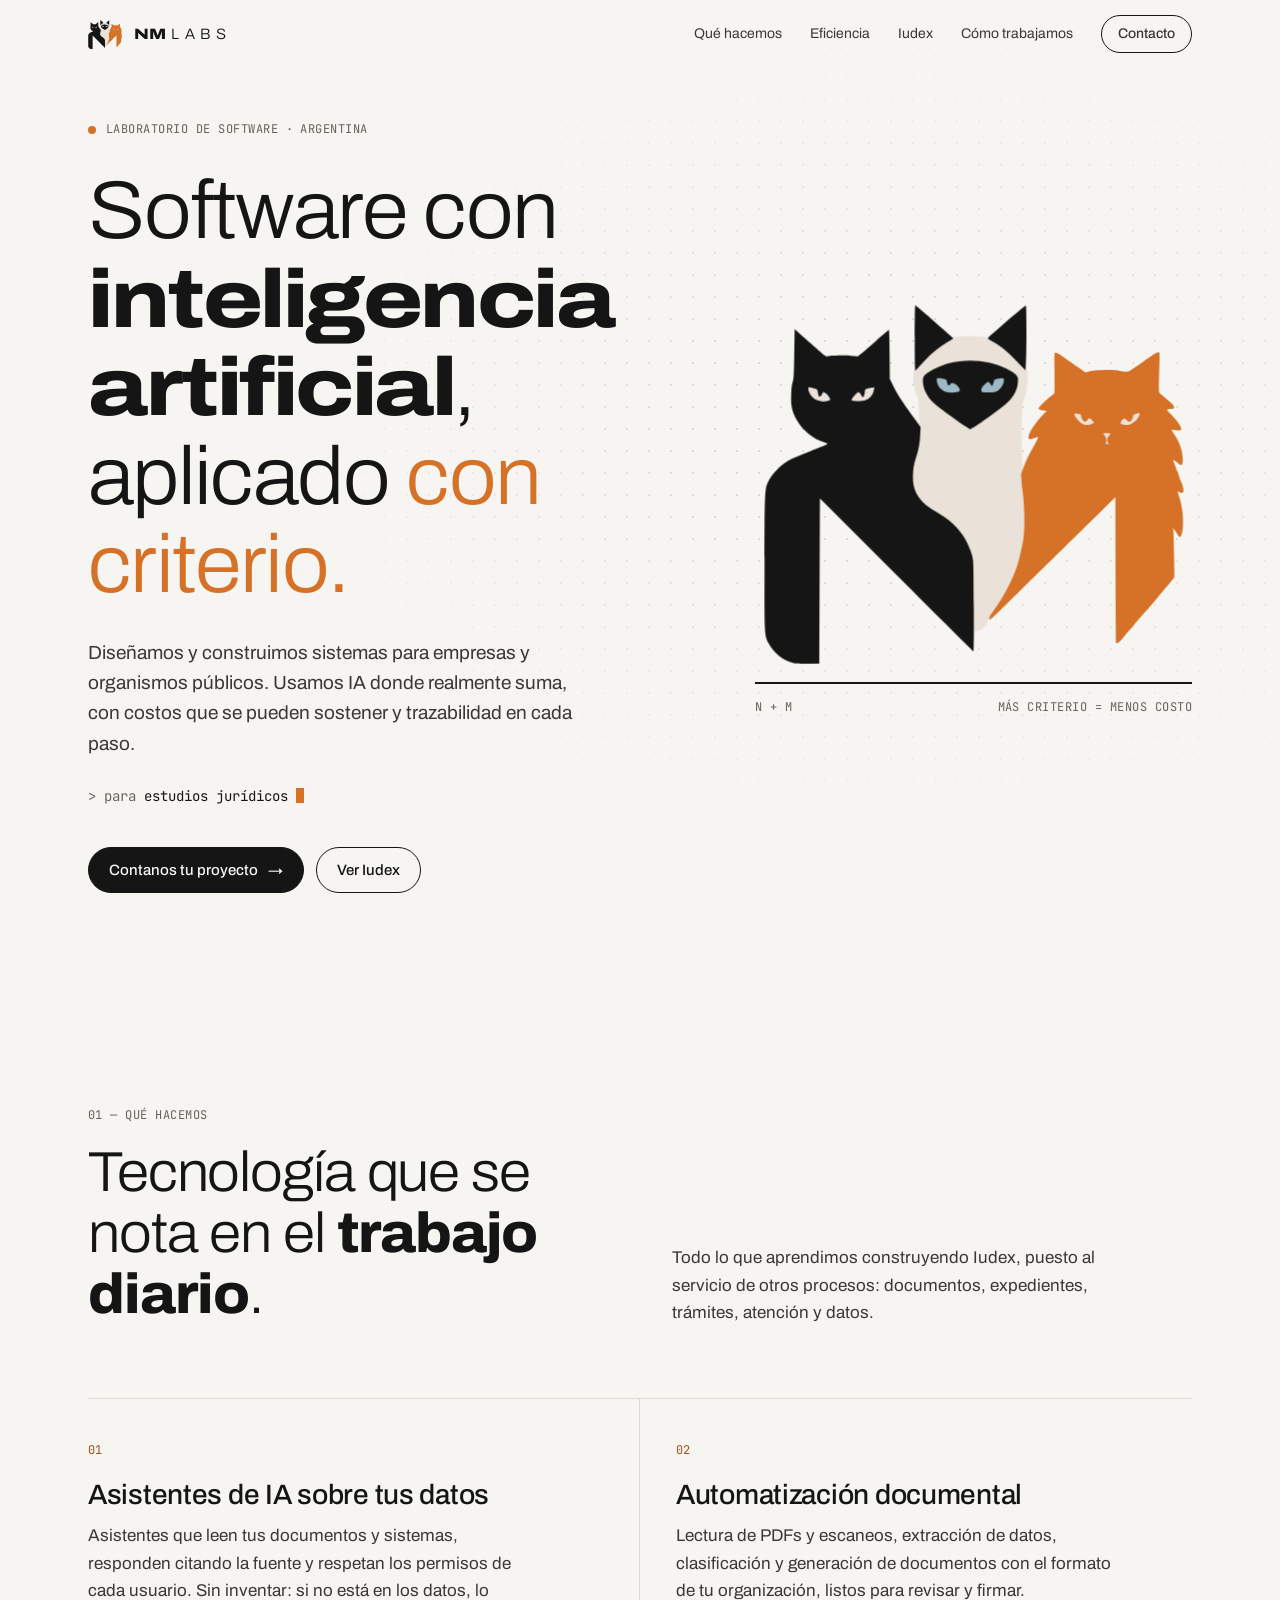
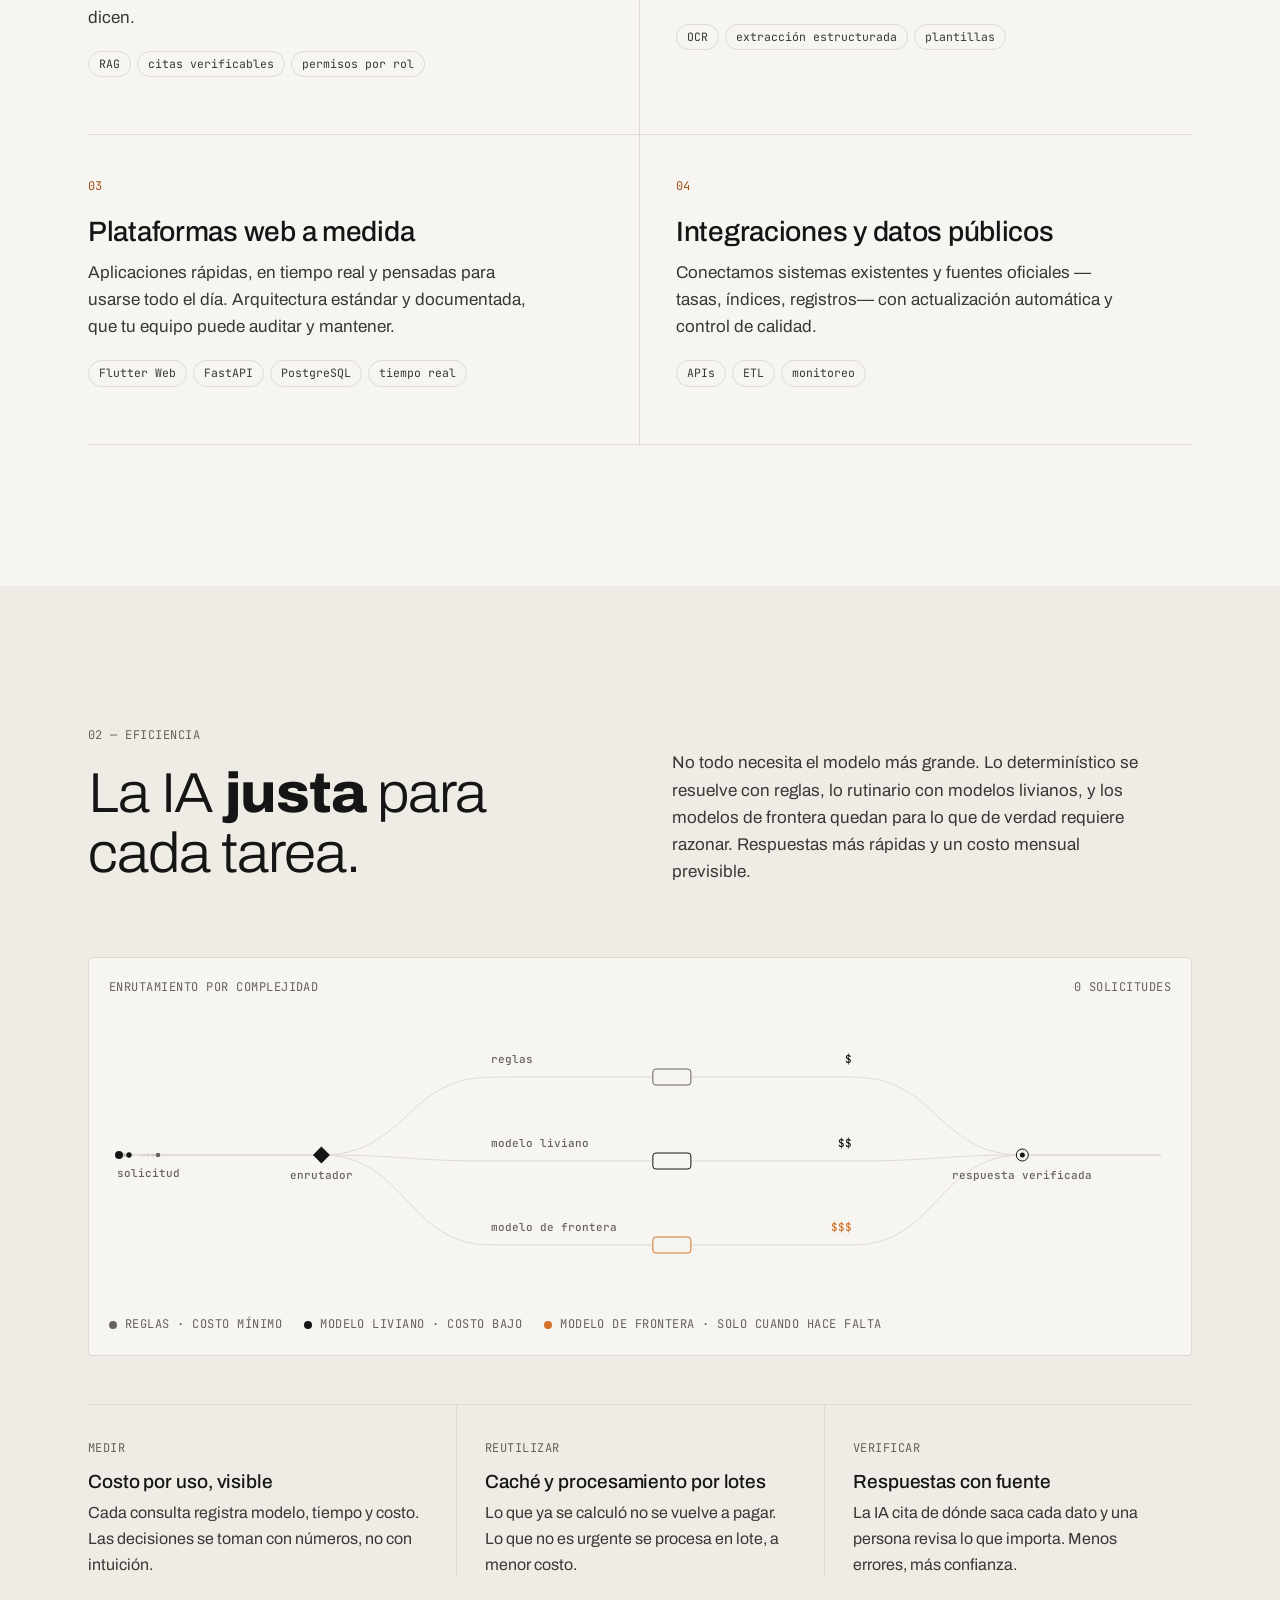
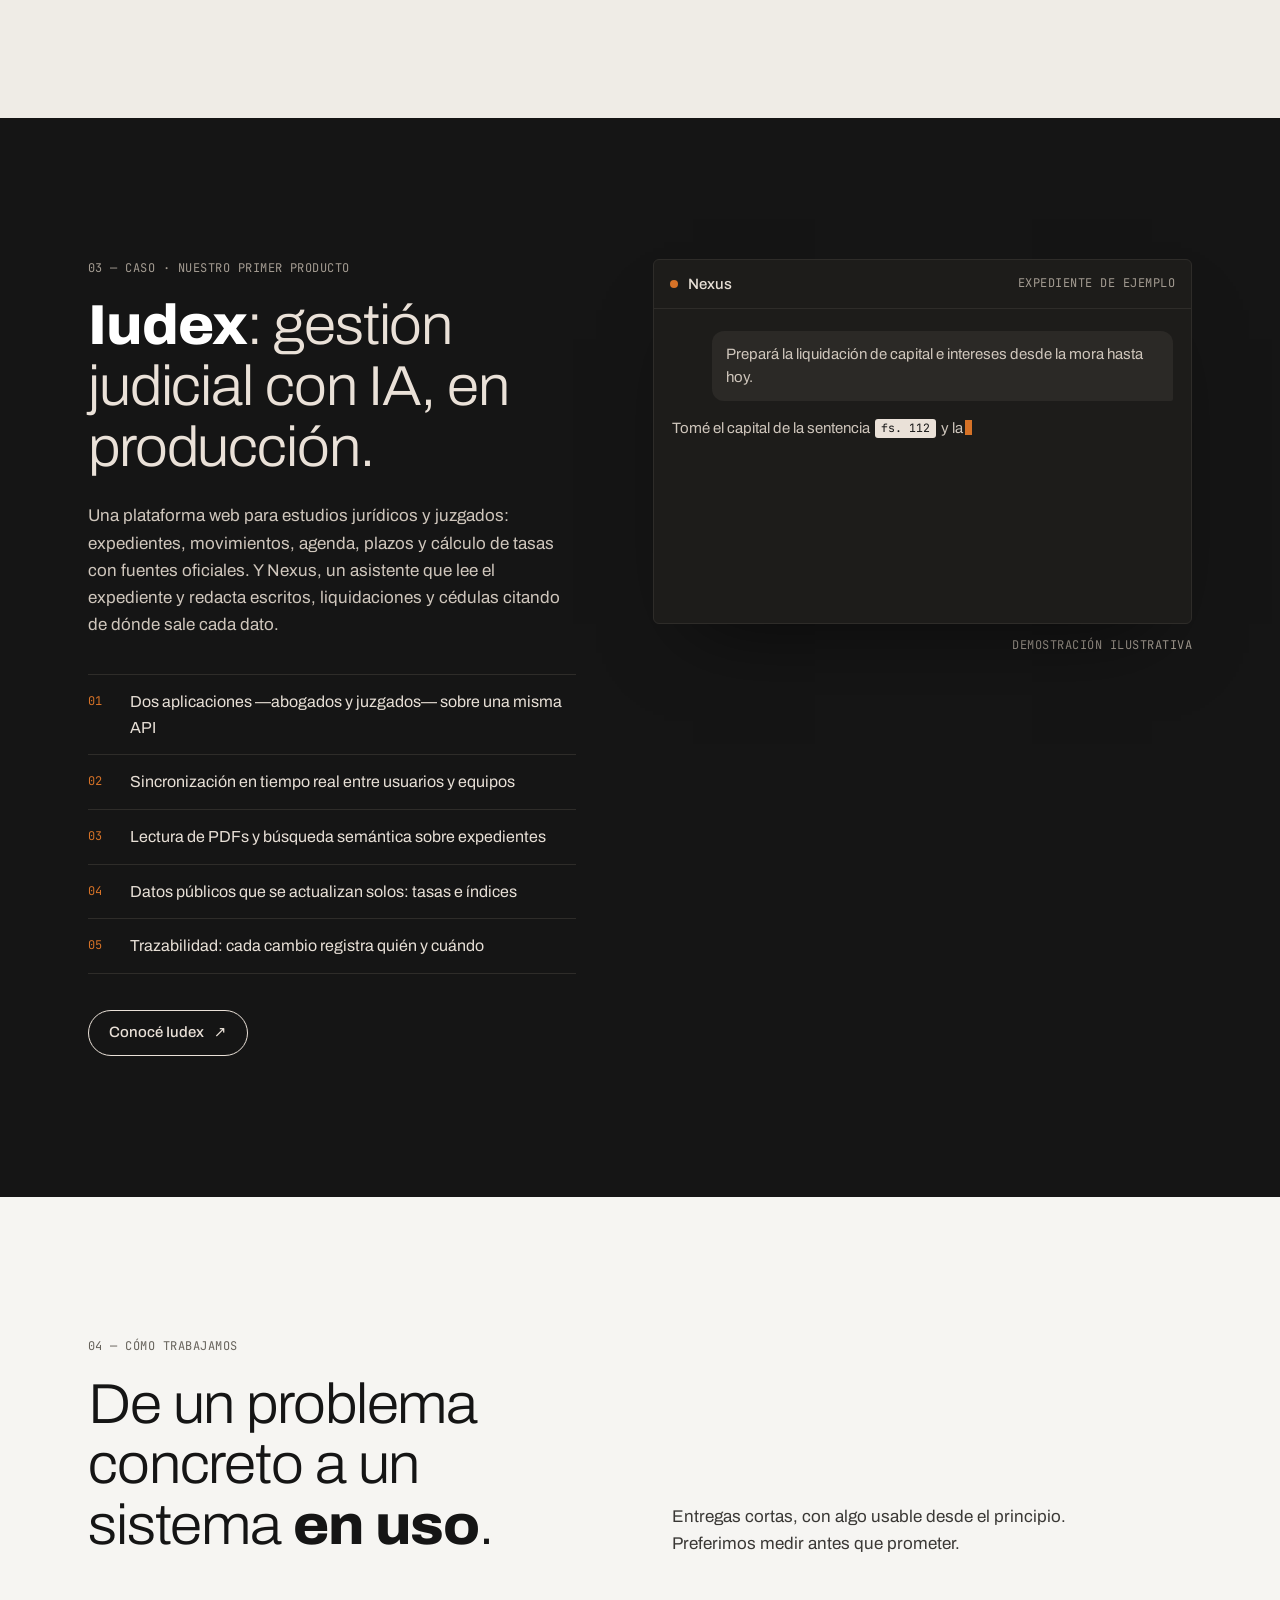
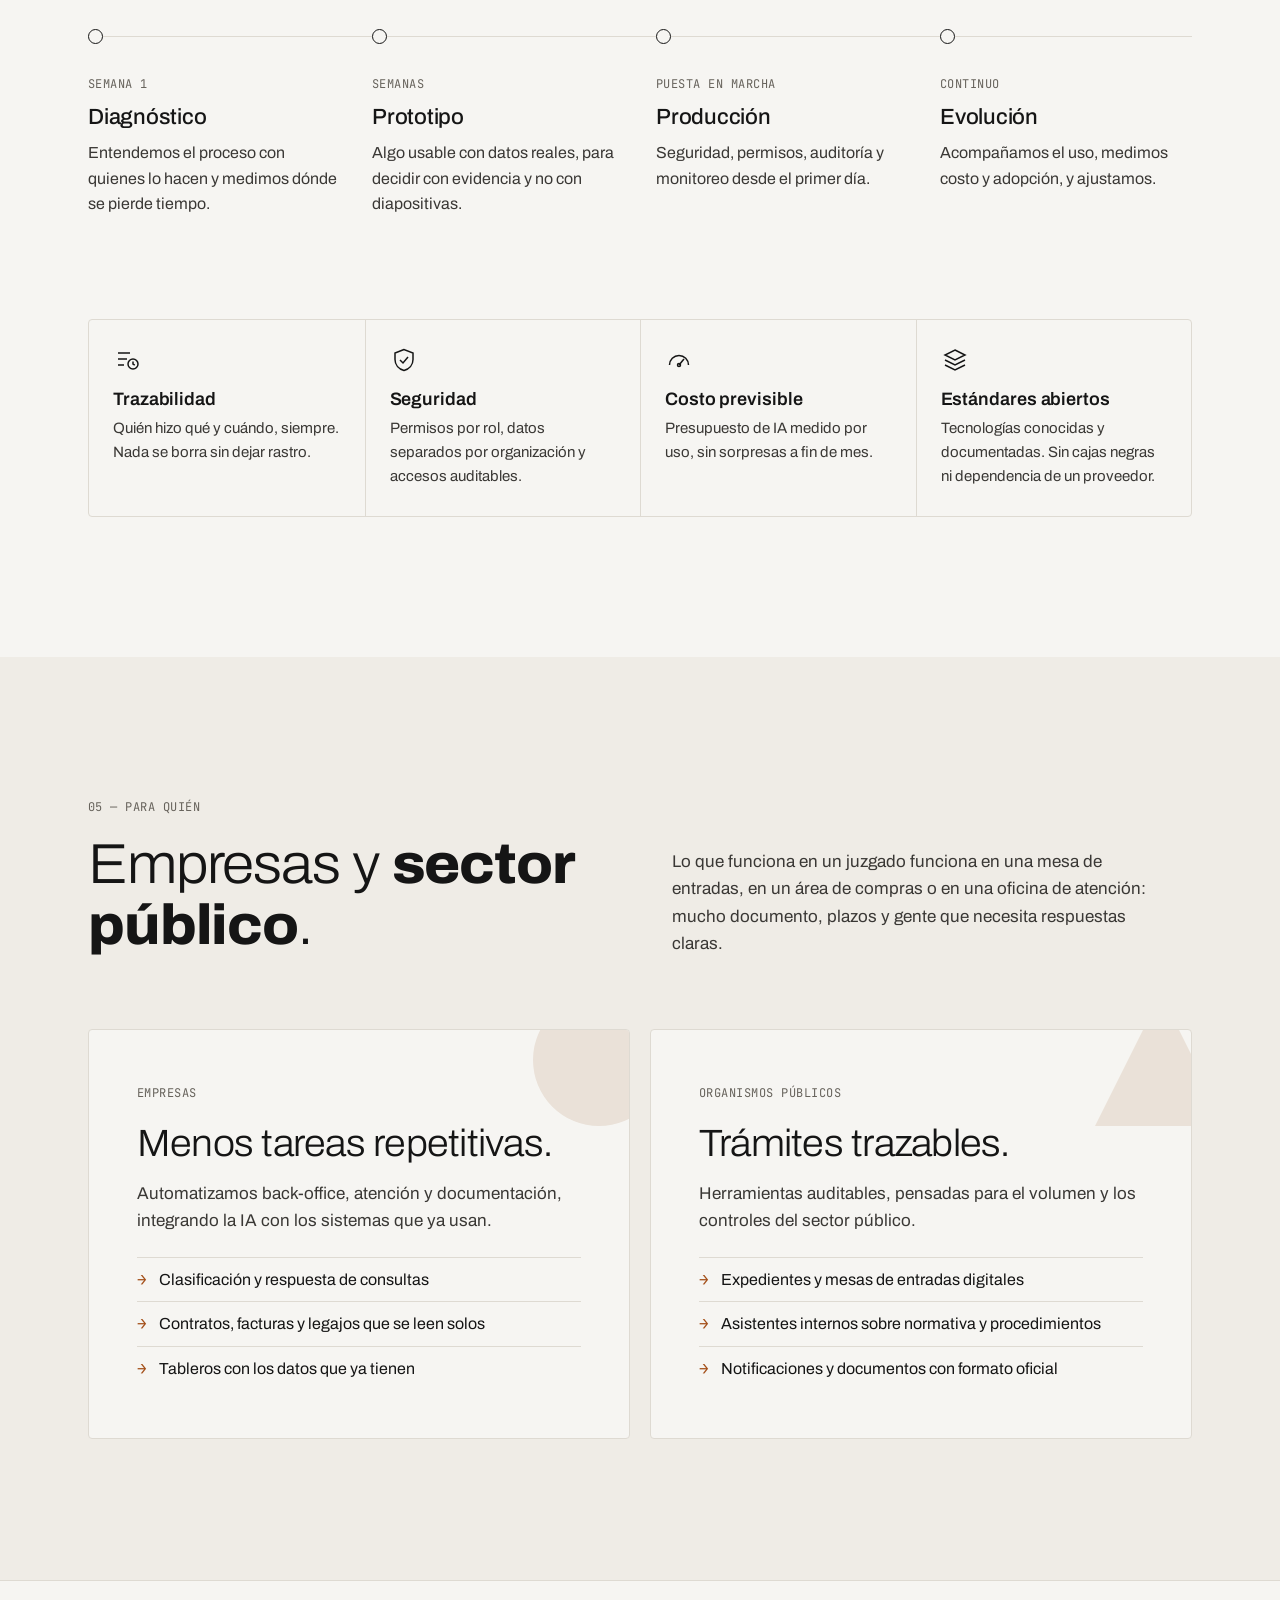
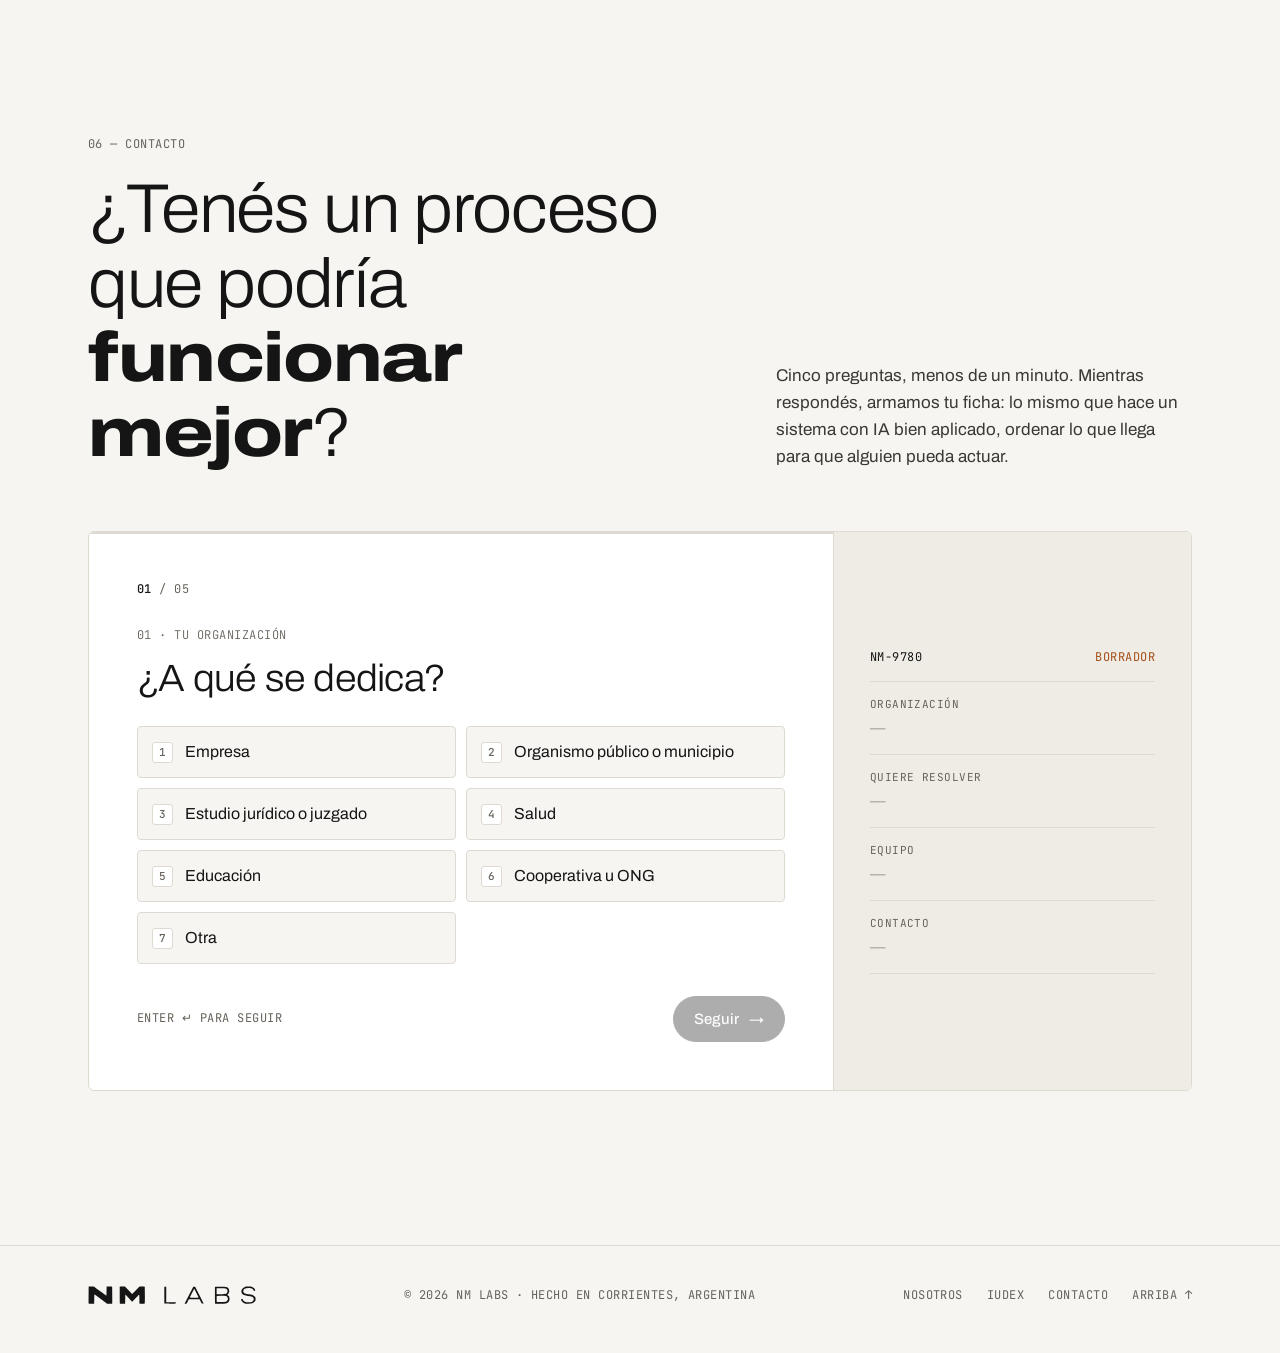
==== commit 86814177: "feat: formulario de contacto por pasos, página Nosotros y lema del hero - Contacto: cinco pasos con " ====
--- a/index.html
+++ b/index.html
@@ -20,7 +20,7 @@
   <link rel="preconnect" href="https://fonts.googleapis.com">
   <link rel="preconnect" href="https://fonts.gstatic.com" crossorigin>
   <link rel="stylesheet" href="https://fonts.googleapis.com/css2?family=Archivo:wdth,wght@62..125,300..800&family=JetBrains+Mono:wght@400;500&display=swap">
-  <link rel="stylesheet" href="styles.css">
+  <link rel="stylesheet" href="styles.css?v=20261018c">
   <script>
     // Clases antes del primer pintado: sin JS o con movimiento reducido el sitio queda estático y completo.
     (function (d) {
@@ -28,7 +28,9 @@
       if (!window.matchMedia('(prefers-reduced-motion: reduce)').matches) c.add('motion');
     })(document);
   </script>
-  <script src="main.js" defer></script>
+  <script src="main.js?v=20261018c" defer></script>
+  <script src="config.js?v=20261018c" defer></script>
+  <script src="form.js?v=20261018c" defer></script>
 </head>
 <body>
   <a class="skip" href="#main">Saltar al contenido</a>
@@ -78,7 +80,7 @@
 </svg>
           <!-- mark:end -->
           <div class="baseline"></div>
-          <figcaption class="hero-mark-caption mono"><span>N + M</span><span>tres criterios, una forma</span></figcaption>
+          <figcaption class="hero-mark-caption mono"><span>N + M</span><span>Más criterio = menos costo</span></figcaption>
         </figure>
       </div>
     </section>
@@ -289,11 +291,129 @@
     <!-- ===== Contacto ===== -->
     <section class="contact" id="contacto" aria-labelledby="contacto-title">
       <div class="wrap">
-        <span class="eyebrow mono" data-reveal>06 — Contacto</span>
-        <h2 id="contacto-title" data-reveal data-d="1">¿Tenés un proceso que podría <b>funcionar mejor</b>?</h2>
-        <div class="contact-row">
-          <p data-reveal data-d="2">Contanos en dos líneas qué querés resolver. Te respondemos nosotros, no un formulario automático.</p>
-          <a class="mail" href="mailto:hola@nmlabs.com.ar" data-reveal data-d="3">hola@nmlabs.com.ar</a>
+        <div class="contact-head">
+          <div>
+            <span class="eyebrow mono" data-reveal>06 — Contacto</span>
+            <h2 id="contacto-title" data-reveal data-d="1">¿Tenés un proceso que podría <b>funcionar mejor</b>?</h2>
+          </div>
+          <p data-reveal data-d="2">Cinco preguntas, menos de un minuto. Mientras respondés, armamos tu ficha: lo mismo que hace un sistema con IA bien aplicado, ordenar lo que llega para que alguien pueda actuar.</p>
+        </div>
+
+        <div class="lead" data-reveal>
+          <form class="lead-form" id="lead-form" novalidate autocomplete="on">
+            <div class="lead-progress" aria-hidden="true"><span></span></div>
+            <div class="lead-top mono">
+              <span class="lead-count" aria-hidden="true"><b data-paso-actual>01</b> / 05</span>
+              <span class="lead-saved" data-guardado hidden>Borrador guardado en este navegador</span>
+            </div>
+            <p class="sr-only" aria-live="polite" data-anuncio></p>
+            <!-- Honeypot: los humanos no lo ven. -->
+            <input type="text" name="website" class="lead-hp" tabindex="-1" autocomplete="off" aria-hidden="true">
+
+            <!-- 1 · Organización -->
+            <fieldset class="lead-step is-on" data-paso="1">
+              <legend class="lead-q"><span class="mono">01 · Tu organización</span>¿A qué se dedica?</legend>
+              <div class="opts opts--grid" data-campo="industria"></div>
+              <div class="field" data-otra hidden>
+                <label class="field-label" for="lead-industria-otra">¿Cuál?</label>
+                <input class="input" id="lead-industria-otra" name="industria_otra" type="text" maxlength="120" placeholder="Ej.: cooperativa eléctrica">
+              </div>
+            </fieldset>
+
+            <!-- 2 · Problema -->
+            <fieldset class="lead-step" data-paso="2" hidden>
+              <legend class="lead-q"><span class="mono">02 · El problema</span>¿Qué te gustaría resolver?</legend>
+              <p class="lead-help">Elegí lo que aplique y, si querés, contalo con tus palabras.</p>
+              <div class="chips" data-campo="problemas"></div>
+              <div class="field field--text">
+                <label class="sr-only" for="lead-problema">Contalo con tus palabras</label>
+                <textarea class="input textarea" id="lead-problema" name="problema" rows="3" maxlength="2000" placeholder="Contalo con tus palabras…"></textarea>
+                <button type="button" class="mic" data-accion="dictar" hidden aria-pressed="false">
+                  <svg viewBox="0 0 24 24" aria-hidden="true"><rect x="9" y="3" width="6" height="11" rx="3"/><path d="M5 11a7 7 0 0 0 14 0M12 18v3"/></svg>
+                  <span data-mic-txt>Dictar</span>
+                </button>
+              </div>
+              <p class="lead-note" data-aviso-mic role="status" hidden></p>
+            </fieldset>
+
+            <!-- 3 · Tamaño -->
+            <fieldset class="lead-step" data-paso="3" hidden>
+              <legend class="lead-q"><span class="mono">03 · El equipo</span>¿Cuántas personas trabajan ahí?</legend>
+              <div class="opts opts--row" data-campo="tamano"></div>
+            </fieldset>
+
+            <!-- 4 · Quién -->
+            <fieldset class="lead-step" data-paso="4" hidden>
+              <legend class="lead-q"><span class="mono">04 · Vos</span>¿Con quién hablamos?</legend>
+              <div class="fields">
+                <div class="field">
+                  <label class="field-label" for="lead-nombre">Tu nombre</label>
+                  <input class="input" id="lead-nombre" name="nombre" type="text" autocomplete="name" maxlength="120" placeholder="Nombre y apellido">
+                </div>
+                <div class="field">
+                  <label class="field-label" for="lead-organizacion">Organización <span class="opt">opcional</span></label>
+                  <input class="input" id="lead-organizacion" name="organizacion" type="text" autocomplete="organization" maxlength="160" placeholder="Empresa, municipio, estudio…">
+                </div>
+              </div>
+            </fieldset>
+
+            <!-- 5 · Contacto -->
+            <fieldset class="lead-step" data-paso="5" hidden>
+              <legend class="lead-q"><span class="mono">05 · Último paso</span>¿Por dónde te escribimos?</legend>
+              <div class="seg" role="radiogroup" aria-label="Medio de contacto">
+                <label><input type="radio" name="contacto_tipo" value="whatsapp" checked><span>WhatsApp</span></label>
+                <label><input type="radio" name="contacto_tipo" value="email"><span>Email</span></label>
+                <i class="seg-bg" aria-hidden="true"></i>
+              </div>
+              <div class="field">
+                <label class="field-label" for="lead-contacto" data-label-contacto>Tu WhatsApp</label>
+                <input class="input input--lg" id="lead-contacto" name="contacto" type="tel" inputmode="tel" autocomplete="tel" maxlength="160" placeholder="379 412 3456" aria-describedby="lead-error">
+                <p class="lead-error" id="lead-error" role="alert" hidden></p>
+              </div>
+              <p class="lead-legal">Al enviar aceptás que te contactemos por este medio para responder tu consulta. Usamos tus datos sólo para eso (Ley 25.326) y no los compartimos.</p>
+            </fieldset>
+
+            <!-- 6 · Listo -->
+            <div class="lead-step lead-done" data-paso="6" hidden>
+              <svg class="check" viewBox="0 0 52 52" aria-hidden="true"><circle cx="26" cy="26" r="24"/><path d="M15 27l7 7 15-16"/></svg>
+              <h3 tabindex="-1" data-fin-titulo>Listo.</h3>
+              <p data-fin-mensaje>Te escribimos en las próximas 48 horas con una primera idea concreta.</p>
+              <p class="lead-note mono" data-estado-envio role="status"></p>
+              <button type="button" class="btn btn-ghost btn-sm" data-accion="otra">Cargar otra consulta</button>
+            </div>
+
+            <div class="lead-nav" data-nav>
+              <button type="button" class="btn btn-ghost btn-sm" data-accion="atras" hidden>Atrás</button>
+              <span class="lead-hint mono" data-hint aria-hidden="true">Enter ↵ para seguir</span>
+              <button type="button" class="btn btn-solid" data-accion="siguiente" disabled>Seguir <span class="arrow" aria-hidden="true">→</span></button>
+            </div>
+            <p class="lead-resume mono" data-retomar hidden>Retomamos donde lo dejaste. <button type="button" class="link" data-accion="reiniciar">Empezar de nuevo</button></p>
+          </form>
+
+          <!-- La ficha que se arma mientras respondés -->
+          <aside class="ficha" aria-label="Tu ficha" data-ficha>
+            <button type="button" class="ficha-handle" data-accion="ficha" aria-expanded="false" aria-controls="ficha-body">
+              <span>Tu ficha</span><span class="mono" data-ficha-cuenta>0 de 5</span>
+            </button>
+            <div class="ficha-body" id="ficha-body">
+              <div class="ficha-head mono">
+                <span data-ficha-ref>NM-0000</span>
+                <span class="ficha-state" data-ficha-estado>borrador</span>
+              </div>
+              <dl class="ficha-data">
+                <div data-dato="industria"><dt>Organización</dt><dd>—</dd></div>
+                <div data-dato="problemas"><dt>Quiere resolver</dt><dd>—</dd></div>
+                <div data-dato="tamano"><dt>Equipo</dt><dd>—</dd></div>
+                <div data-dato="quien"><dt>Contacto</dt><dd>—</dd></div>
+              </dl>
+              <div class="ficha-idea" data-ficha-idea hidden>
+                <span class="mono">Primer paso posible</span>
+                <p data-idea-texto></p>
+                <p class="ficha-route mono" data-idea-ruta></p>
+                <span class="ficha-small">Una idea para abrir la charla, no un presupuesto.</span>
+              </div>
+            </div>
+          </aside>
         </div>
       </div>
     </section>
@@ -302,8 +422,9 @@
   <footer class="site-footer">
     <div class="wrap">
       <img src="assets/wordmark.svg" alt="NM Labs" width="168" height="18" loading="lazy">
-      <p class="mono">© 2026 NM Labs · Max &amp; Nahuel · Hecho en Argentina</p>
+      <p class="mono">© 2026 NM Labs · Hecho en Corrientes, Argentina</p>
       <div class="foot-links mono">
+        <a href="nosotros/">Nosotros</a>
         <a href="https://iudex.com.ar" rel="noopener">Iudex</a>
         <a href="#contacto">Contacto</a>
         <a href="#top">Arriba ↑</a>
--- a/styles.css
+++ b/styles.css
@@ -23,6 +23,7 @@
 }
 
 *, *::before, *::after { box-sizing: border-box; }
+[hidden] { display: none !important; }
 
 html { -webkit-text-size-adjust: 100%; scroll-behavior: smooth; scroll-padding-top: 80px; }
 @media (prefers-reduced-motion: reduce) { html { scroll-behavior: auto; } }
@@ -469,23 +470,267 @@
 .sector:hover .glyph { transform: rotate(18deg) scale(1.04); }
 @media (max-width: 860px) { .sectors { grid-template-columns: 1fr; } }
 
-/* ---------- Contacto ---------- */
-
-.contact { padding: clamp(90px, 12vw, 170px) 0; border-top: 1px solid var(--line); }
-.contact h2 { font-size: clamp(38px, 6.4vw, 92px); font-variation-settings: "wdth" 104; max-width: 16ch; }
+/* ---------- Contacto: formulario por pasos + ficha ---------- */
+
+.contact { padding: clamp(90px, 12vw, 160px) 0; border-top: 1px solid var(--line); }
+.contact-head {
+  display: grid; grid-template-columns: minmax(0, 1.2fr) minmax(0, .8fr);
+  gap: 24px 64px; align-items: end; margin-bottom: clamp(36px, 5vw, 60px);
+}
+.contact h2 { font-size: clamp(36px, 5.4vw, 76px); font-variation-settings: "wdth" 104; max-width: 16ch; }
 .contact h2 b { font-variation-settings: "wdth" 118; }
-.contact-row {
-  margin-top: 48px; display: flex; flex-wrap: wrap; gap: 28px 48px; align-items: center; justify-content: space-between;
-}
-.contact-row p { color: var(--ink-2); max-width: 44ch; }
-.mail {
-  font-size: clamp(20px, 2.6vw, 32px); font-weight: 400; text-decoration: none;
-  background-image: linear-gradient(var(--orange), var(--orange));
-  background-size: 0% 2px; background-position: 0 100%; background-repeat: no-repeat;
-  transition: background-size .5s var(--ease);
-  padding-bottom: 4px;
-}
-.mail:hover { background-size: 100% 2px; }
+.contact-head p { color: var(--ink-2); max-width: 46ch; }
+@media (max-width: 860px) { .contact-head { grid-template-columns: 1fr; } }
+
+.lead {
+  display: grid; grid-template-columns: minmax(0, 1.35fr) minmax(0, .65fr);
+  border: 1px solid var(--line); border-radius: 6px; background: #fff;
+  overflow: hidden;
+}
+.lead-form { position: relative; padding: clamp(24px, 4vw, 48px); min-height: 520px; display: flex; flex-direction: column; }
+.lead-progress { position: absolute; left: 0; right: 0; top: 0; height: 2px; background: var(--line); }
+.lead-progress span {
+  position: absolute; inset: 0; background: var(--orange);
+  transform-origin: left; transform: scaleX(var(--p, 0));
+  transition: transform .7s var(--ease);
+}
+.lead-top { display: flex; justify-content: space-between; gap: 12px; margin-bottom: 28px; }
+.lead-count b { color: var(--ink); font-weight: 500; }
+.lead-saved { color: var(--muted); }
+.lead-hp { position: absolute; left: -9999px; width: 1px; height: 1px; opacity: 0; }
+
+.lead-step { border: 0; margin: 0; padding: 0; min-width: 0; flex: 1; }
+.lead-step[hidden] { display: none; }
+.js.motion .lead-step.is-entering { animation: stepIn .55s var(--ease) both; }
+.js.motion .lead-step.is-entering.from-back { animation-name: stepInBack; }
+@keyframes stepIn { from { opacity: 0; transform: translateX(28px); } to { opacity: 1; transform: none; } }
+@keyframes stepInBack { from { opacity: 0; transform: translateX(-28px); } to { opacity: 1; transform: none; } }
+
+.lead-q {
+  padding: 0; margin-bottom: 26px;
+  font-size: clamp(26px, 3vw, 38px); font-weight: 300; letter-spacing: -0.02em; line-height: 1.12;
+  font-variation-settings: "wdth" 104;
+}
+.lead-q:focus { outline: none; }
+.lead-q .mono { display: block; margin-bottom: 14px; letter-spacing: .04em; line-height: 1.4; }
+.lead-help { color: var(--ink-2); margin: -12px 0 18px; font-size: 16px; }
+
+/* Opciones (radios como tarjetas) */
+.opts { display: grid; gap: 10px; }
+.opts--grid { grid-template-columns: repeat(2, minmax(0, 1fr)); }
+.opts--row { grid-template-columns: repeat(5, minmax(0, 1fr)); }
+.opt-card { position: relative; display: block; cursor: pointer; }
+.opt-card input { position: absolute; opacity: 0; inset: 0; margin: 0; cursor: pointer; }
+.opt-card span {
+  display: flex; align-items: center; gap: 12px; min-height: 52px; height: 100%;
+  padding: 12px 14px; border: 1px solid var(--line); border-radius: 4px;
+  font-size: 16px; line-height: 1.3; background: var(--bg);
+  transition: border-color .2s, background-color .2s, color .2s, transform .2s var(--ease);
+}
+.opt-card kbd {
+  font: 500 11px/1 var(--font-mono); color: var(--muted);
+  border: 1px solid var(--line); border-radius: 3px; padding: 4px 6px; background: #fff;
+  transition: inherit;
+}
+.opt-card:hover span { border-color: var(--ink); }
+.opt-card input:focus-visible + span { outline: 2px solid var(--orange); outline-offset: 2px; }
+.opt-card input:checked + span { background: var(--ink); color: var(--bg); border-color: var(--ink); }
+.opt-card input:checked + span kbd { background: var(--orange); border-color: var(--orange); color: #fff; }
+.js.motion .opt-card input:checked + span { animation: tick .35s var(--ease); }
+@keyframes tick { 40% { transform: scale(.98); } }
+.opts--row .opt-card span { justify-content: center; text-align: center; flex-direction: column; gap: 8px; padding: 14px 8px; }
+@media (max-width: 760px) {
+  .opts--grid { grid-template-columns: 1fr; }
+  .opts--row { grid-template-columns: repeat(2, minmax(0, 1fr)); }
+  .opts--row .opt-card span { flex-direction: row; justify-content: flex-start; }
+  .opt-card kbd { display: none; }
+}
+
+/* Chips (checkboxes) */
+.chips { display: flex; flex-wrap: wrap; gap: 8px; margin-bottom: 18px; }
+.chip { position: relative; cursor: pointer; }
+.chip input { position: absolute; opacity: 0; inset: 0; margin: 0; cursor: pointer; }
+.chip span {
+  display: inline-flex; align-items: center; gap: 8px;
+  padding: 9px 14px; border: 1px solid var(--line); border-radius: 999px; font-size: 15px;
+  background: var(--bg); transition: border-color .2s, background-color .2s, color .2s;
+}
+.chip span::before {
+  content: ""; width: 7px; height: 7px; border-radius: 50%; border: 1px solid var(--muted);
+  transition: background-color .2s, border-color .2s;
+}
+.chip:hover span { border-color: var(--ink); }
+.chip input:focus-visible + span { outline: 2px solid var(--orange); outline-offset: 2px; }
+.chip input:checked + span { background: var(--ink); color: var(--bg); border-color: var(--ink); }
+.chip input:checked + span::before { background: var(--orange); border-color: var(--orange); }
+
+/* Campos */
+.fields { display: grid; gap: 18px; }
+.field { display: grid; gap: 8px; margin-top: 14px; position: relative; }
+.field-label { font-size: 14px; color: var(--ink-2); }
+.opt { font-family: var(--font-mono); font-size: 11px; color: var(--muted); margin-left: 6px; text-transform: uppercase; letter-spacing: .04em; }
+.input {
+  width: 100%; font: 400 17px/1.4 var(--font-display); color: var(--ink);
+  background: var(--bg); border: 1px solid var(--line); border-radius: 4px;
+  padding: 13px 14px; transition: border-color .2s, box-shadow .2s;
+}
+.input::placeholder { color: #9A958D; }
+.input:hover { border-color: #C9C3B9; }
+.input:focus { outline: none; border-color: var(--ink); box-shadow: 0 0 0 3px rgba(214, 114, 39, .18); }
+.input[aria-invalid="true"] { border-color: #B3401A; }
+.input--lg { font-size: 22px; padding: 14px 16px; }
+.textarea { resize: vertical; min-height: 104px; padding-right: 110px; }
+.mic {
+  position: absolute; right: 10px; bottom: 10px;
+  display: inline-flex; align-items: center; gap: 6px;
+  font: 500 13px/1 var(--font-display); color: var(--ink);
+  background: #fff; border: 1px solid var(--line); border-radius: 999px; padding: 8px 12px; cursor: pointer;
+}
+.mic svg { width: 15px; height: 15px; fill: none; stroke: currentColor; stroke-width: 1.6; }
+.mic[aria-pressed="true"] { background: var(--orange); border-color: var(--orange); color: #fff; }
+.js.motion .mic[aria-pressed="true"] svg { animation: blink 1s steps(1) infinite; }
+.lead-note { font-size: 14px; color: var(--muted); margin-top: 10px; }
+.lead-error { color: #B3401A; font-size: 14px; }
+.lead-legal { margin-top: 18px; font-size: 13.5px; color: var(--muted); max-width: 58ch; }
+
+/* Selector WhatsApp / Email */
+.seg {
+  position: relative; display: inline-grid; grid-template-columns: 1fr 1fr;
+  border: 1px solid var(--line); border-radius: 999px; padding: 3px; background: var(--bg);
+  margin-bottom: 6px; isolation: isolate;
+}
+.seg label { position: relative; cursor: pointer; }
+.seg input { position: absolute; opacity: 0; inset: 0; margin: 0; cursor: pointer; }
+.seg span { display: block; padding: 9px 22px; font-size: 15px; text-align: center; border-radius: 999px; transition: color .3s; }
+.seg input:checked + span { color: var(--bg); }
+.seg input:focus-visible + span { outline: 2px solid var(--orange); outline-offset: 2px; }
+.seg-bg {
+  position: absolute; z-index: -1; top: 3px; bottom: 3px; left: 3px; width: calc(50% - 3px);
+  background: var(--ink); border-radius: 999px; transition: transform .45s var(--ease);
+}
+.seg:has(label:nth-of-type(2) input:checked) .seg-bg { transform: translateX(100%); }
+
+/* Navegación del formulario */
+.lead-nav { display: flex; align-items: center; gap: 16px; margin-top: 32px; }
+.lead-nav [data-accion="siguiente"] { margin-left: auto; }
+.lead-nav .btn[disabled] { opacity: .35; pointer-events: none; }
+.lead-hint { color: var(--muted); }
+@media (max-width: 560px) { .lead-hint { display: none; } }
+.lead-resume { margin-top: 14px; color: var(--muted); }
+.link { font: inherit; color: var(--orange-text); background: none; border: 0; padding: 0; text-decoration: underline; cursor: pointer; }
+
+/* Fin */
+.lead-done { text-align: left; }
+.lead-done h3 { font-size: clamp(34px, 4vw, 52px); font-weight: 300; margin: 18px 0 12px; }
+.lead-done h3:focus { outline: none; }
+.lead-done p { color: var(--ink-2); max-width: 46ch; }
+.lead-done .btn { margin-top: 26px; }
+.check { width: 52px; height: 52px; fill: none; stroke: var(--orange); stroke-width: 2; }
+.check circle { stroke: var(--line); }
+.js.motion .lead-done:not([hidden]) .check path { stroke-dasharray: 40; stroke-dashoffset: 40; animation: draw .7s .15s var(--ease) forwards; }
+.js.motion .lead-done:not([hidden]) .check circle { stroke-dasharray: 151; stroke-dashoffset: 151; animation: draw .9s var(--ease) forwards; }
+@keyframes draw { to { stroke-dashoffset: 0; } }
+
+/* Ficha */
+.ficha { background: var(--bg-2); border-left: 1px solid var(--line); }
+.ficha-handle { display: none; }
+.ficha-body { padding: clamp(24px, 3vw, 36px); position: sticky; top: 80px; }
+.ficha-head { display: flex; justify-content: space-between; gap: 12px; padding-bottom: 14px; border-bottom: 1px solid var(--line); }
+.ficha-head [data-ficha-ref] { color: var(--ink); }
+.ficha-state { color: var(--orange-text); }
+.ficha-data { margin: 0; }
+.ficha-data > div { padding: 14px 0; border-bottom: 1px solid var(--line); }
+.ficha-data dt { font-family: var(--font-mono); font-size: 11px; letter-spacing: .04em; text-transform: uppercase; color: var(--muted); }
+.ficha-data dd { margin: 4px 0 0; font-size: 15.5px; line-height: 1.45; color: var(--ink); min-height: 1.45em; }
+.ficha-data .is-empty dd { color: #A39E96; }
+.js.motion .ficha-data .is-new dd { animation: fill .6s var(--ease); }
+@keyframes fill { from { opacity: 0; transform: translateY(6px); filter: blur(4px); } to { opacity: 1; transform: none; filter: none; } }
+.ficha-idea { margin-top: 20px; padding: 16px; border: 1px dashed #C9C3B9; border-radius: 4px; background: var(--bg); }
+.ficha-idea[hidden] { display: none; }
+.ficha-idea p { margin-top: 8px; font-size: 15px; line-height: 1.5; }
+.ficha-route { display: flex; flex-wrap: wrap; gap: 6px 14px; margin-top: 12px !important; font-size: 11px !important; color: var(--muted); text-transform: uppercase; letter-spacing: .04em; }
+.ficha-route span { display: inline-flex; align-items: center; gap: 6px; }
+.ficha-route i { width: 7px; height: 7px; border-radius: 50%; display: inline-block; background: var(--muted); }
+.ficha-route i.l { background: var(--ink); }
+.ficha-route i.f { background: var(--orange); }
+.ficha-small { display: block; margin-top: 10px; font-size: 12.5px; color: var(--muted); }
+
+@media (max-width: 960px) {
+  .lead { grid-template-columns: 1fr; }
+  .lead-form { min-height: 0; }
+  .ficha { border-left: 0; border-top: 1px solid var(--line); }
+  .ficha-handle {
+    display: flex; width: 100%; justify-content: space-between; align-items: center;
+    padding: 16px clamp(24px, 4vw, 48px); background: none; border: 0; cursor: pointer;
+    font: 500 15px/1 var(--font-display); color: var(--ink);
+  }
+  .ficha-handle::after { content: "+"; font-family: var(--font-mono); margin-left: 12px; }
+  .ficha-handle[aria-expanded="true"]::after { content: "–"; }
+  .ficha-handle .mono { margin-left: auto; }
+  .ficha-body { position: static; padding-top: 0; }
+  .ficha-body[hidden] { display: none; }
+}
+
+/* ---------- Nosotros ---------- */
+
+.page-hero { padding: 150px 0 clamp(60px, 8vw, 100px); position: relative; overflow: hidden; }
+.page-hero::before {
+  content: ""; position: absolute; inset: 0; z-index: -1;
+  background-image: radial-gradient(var(--line) 1px, transparent 1.2px); background-size: 22px 22px;
+  -webkit-mask-image: radial-gradient(ellipse 60% 70% at 50% 40%, #000 15%, transparent 70%);
+  mask-image: radial-gradient(ellipse 60% 70% at 50% 40%, #000 15%, transparent 70%);
+}
+.page-hero h1 { font-size: clamp(42px, 6.4vw, 88px); font-variation-settings: "wdth" 104; max-width: 15ch; }
+.page-hero h1 b { font-variation-settings: "wdth" 118; }
+.page-hero .lede { margin-top: 26px; max-width: 54ch; font-size: clamp(17px, 1.5vw, 19px); color: var(--ink-2); }
+
+.statement { background: var(--ink); color: var(--cream); padding: clamp(70px, 9vw, 120px) 0; }
+.statement h2 { font-size: clamp(30px, 4vw, 52px); color: var(--cream); max-width: 20ch; }
+.statement h2 b { color: #fff; }
+.statement p { margin-top: 22px; max-width: 60ch; color: #CFC6BC; }
+
+.profiles { display: grid; grid-template-columns: repeat(2, minmax(0, 1fr)); gap: 20px; }
+.profile {
+  display: grid; grid-template-rows: auto 1fr;
+  border: 1px solid var(--line); border-radius: 6px; background: #fff; overflow: hidden;
+  transition: border-color .3s, transform .5s var(--ease), box-shadow .5s var(--ease);
+}
+.profile:hover { border-color: #C9C3B9; transform: translateY(-3px); box-shadow: 0 30px 60px -40px rgba(21, 21, 21, .35); }
+.profile-photo { position: relative; aspect-ratio: 16 / 11; overflow: hidden; background: var(--cream); }
+.profile-photo img { width: 100%; height: 100%; object-fit: cover; object-position: 50% 30%; filter: grayscale(1) contrast(1.05); transition: filter .8s ease, transform 1.2s var(--ease); }
+.profile:hover .profile-photo img { filter: grayscale(0); transform: scale(1.03); }
+.profile-photo .tag {
+  position: absolute; left: 14px; top: 14px; padding: 5px 9px; border-radius: 3px;
+  background: var(--bg); color: var(--ink);
+}
+.profile-photo .cat-dot { position: absolute; right: 14px; bottom: 14px; width: 12px; height: 12px; border-radius: 50%; box-shadow: 0 0 0 3px var(--bg); }
+.profile-body { padding: clamp(22px, 3vw, 34px); display: flex; flex-direction: column; }
+.profile-role { color: var(--orange-text); }
+.profile h3 { font-size: clamp(26px, 2.6vw, 34px); font-weight: 500; letter-spacing: -0.015em; margin: 10px 0 14px; }
+.profile p { color: var(--ink-2); font-size: 16px; }
+.profile .tags { margin-top: 18px; }
+.profile-actions { margin-top: auto; padding-top: 24px; display: flex; align-items: center; gap: 12px; }
+.icon-link {
+  width: 38px; height: 38px; display: inline-grid; place-items: center;
+  border: 1px solid var(--line); border-radius: 50%; color: var(--ink); transition: border-color .2s, color .2s, background-color .2s;
+}
+.icon-link:hover { background: var(--ink); color: var(--bg); border-color: var(--ink); }
+.icon-link svg { width: 16px; height: 16px; }
+@media (max-width: 860px) { .profiles { grid-template-columns: 1fr; } }
+
+.learned { display: grid; grid-template-columns: repeat(3, minmax(0, 1fr)); border-top: 1px solid var(--line); }
+.learned > div { padding: 28px 28px 0 0; }
+.learned > div + div { padding-left: 28px; border-left: 1px solid var(--line); }
+.learned h3 { font-size: 20px; font-weight: 500; margin: 12px 0 8px; letter-spacing: -0.005em; }
+.learned p { color: var(--ink-2); font-size: 16px; }
+@media (max-width: 760px) {
+  .learned { grid-template-columns: 1fr; }
+  .learned > div, .learned > div + div { padding: 24px 0 0; border-left: 0; }
+}
+
+.cta-band { padding: clamp(80px, 10vw, 140px) 0; border-top: 1px solid var(--line); }
+.cta-band h2 { font-size: clamp(34px, 5vw, 64px); font-variation-settings: "wdth" 104; max-width: 18ch; }
+.cta-band .hero-actions { margin-top: 32px; }
 
 /* ---------- Footer ---------- */
 
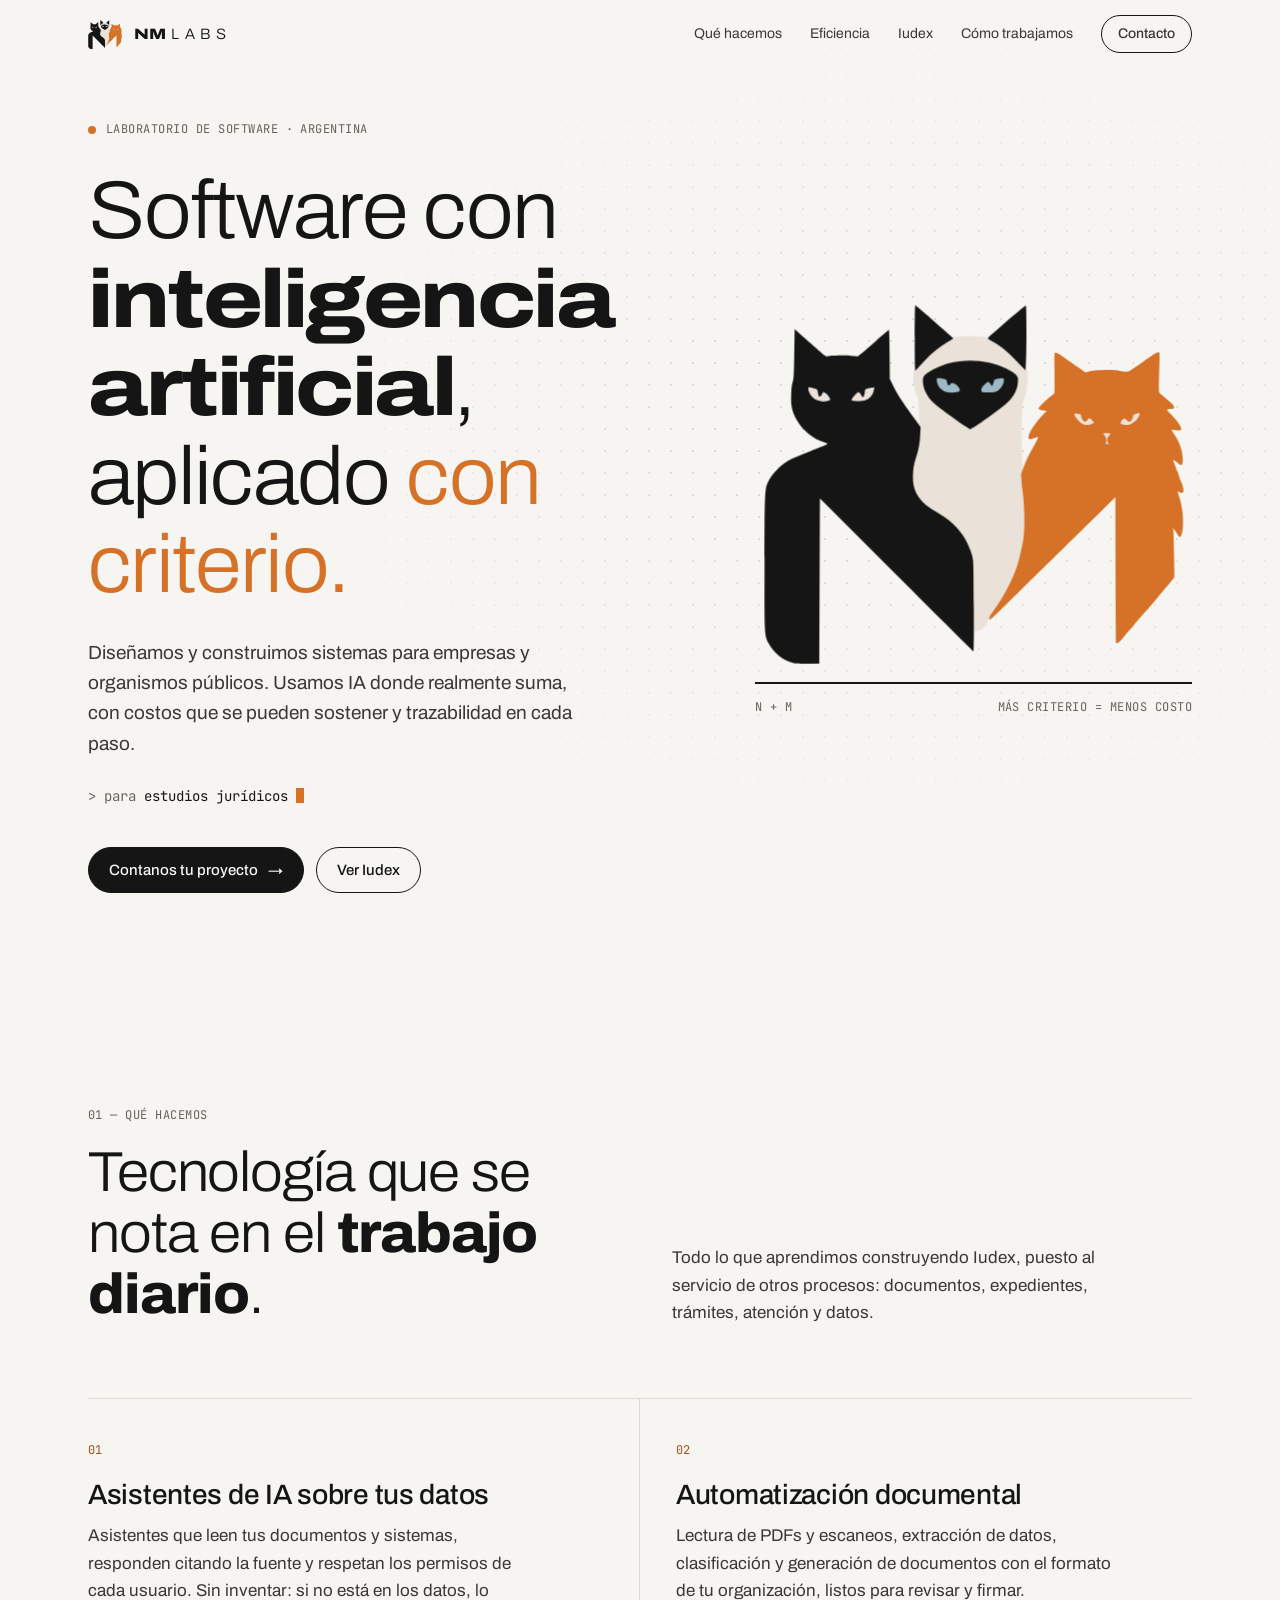
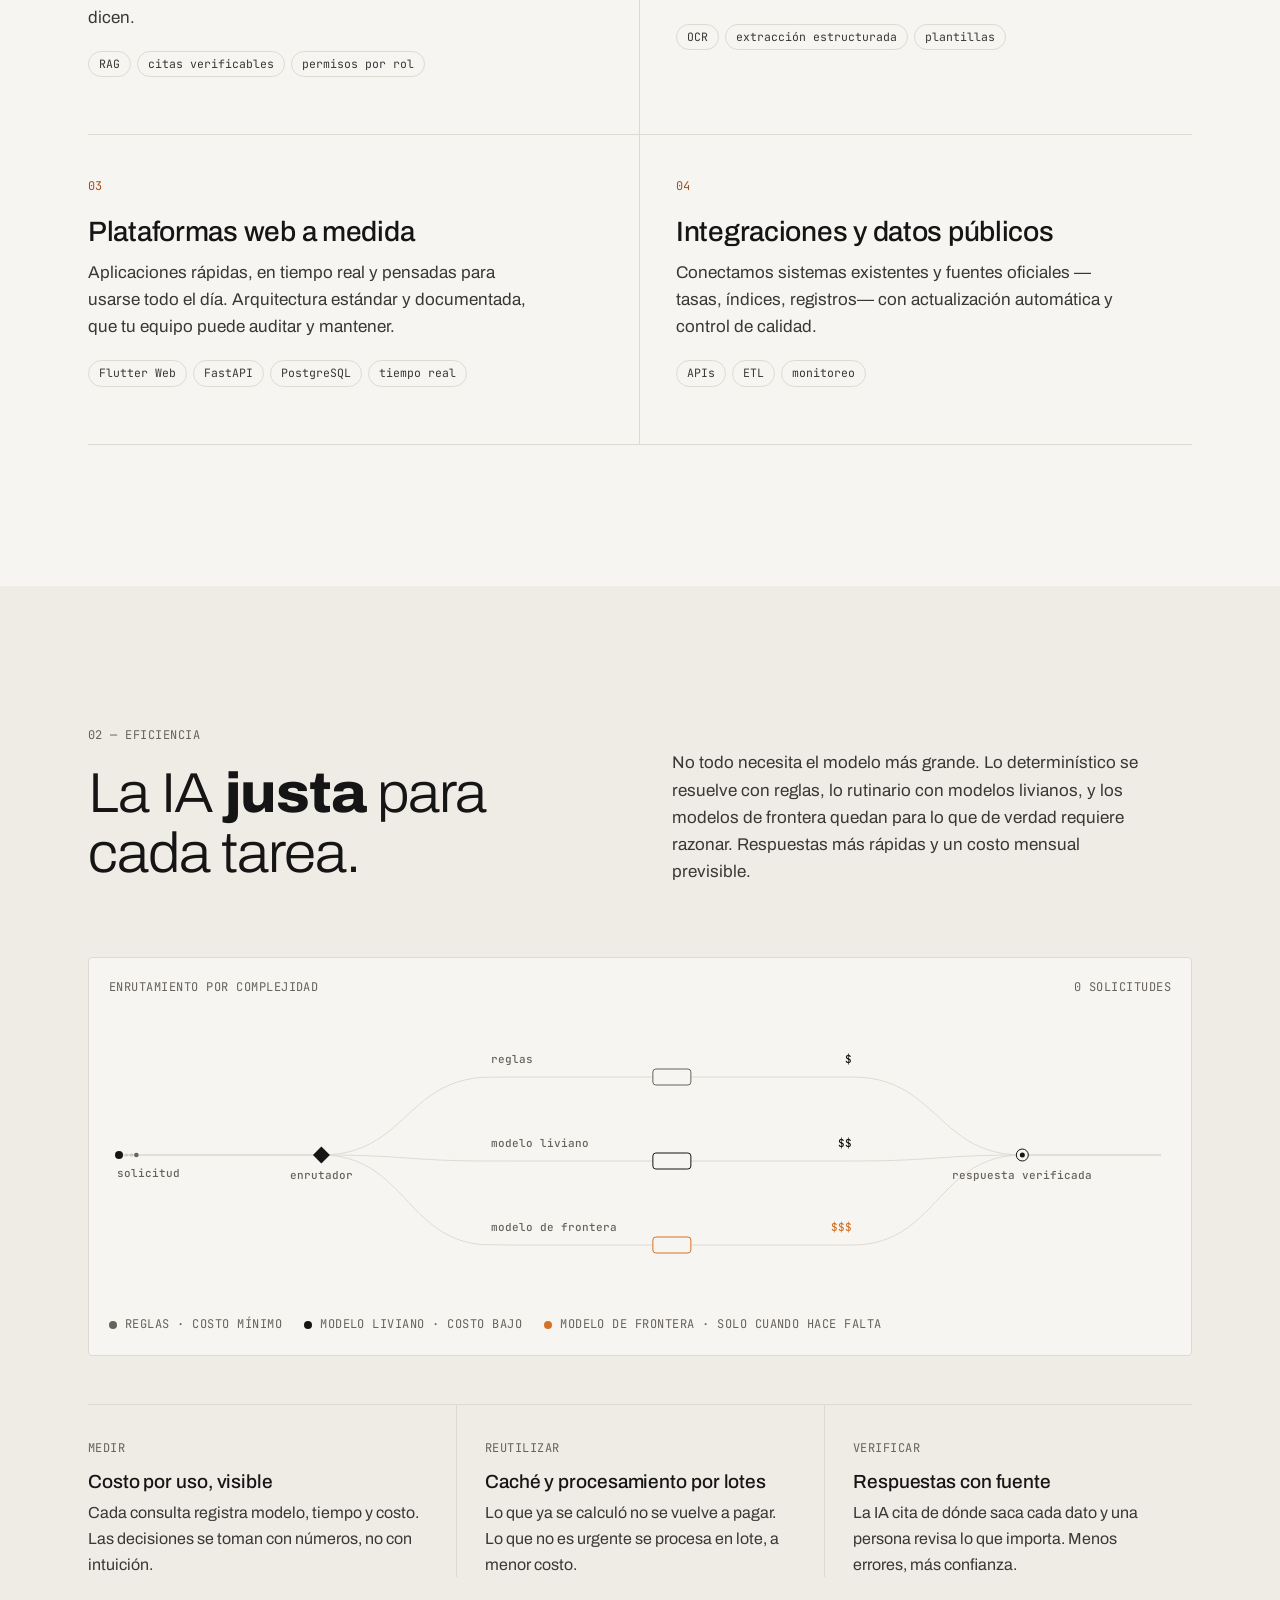
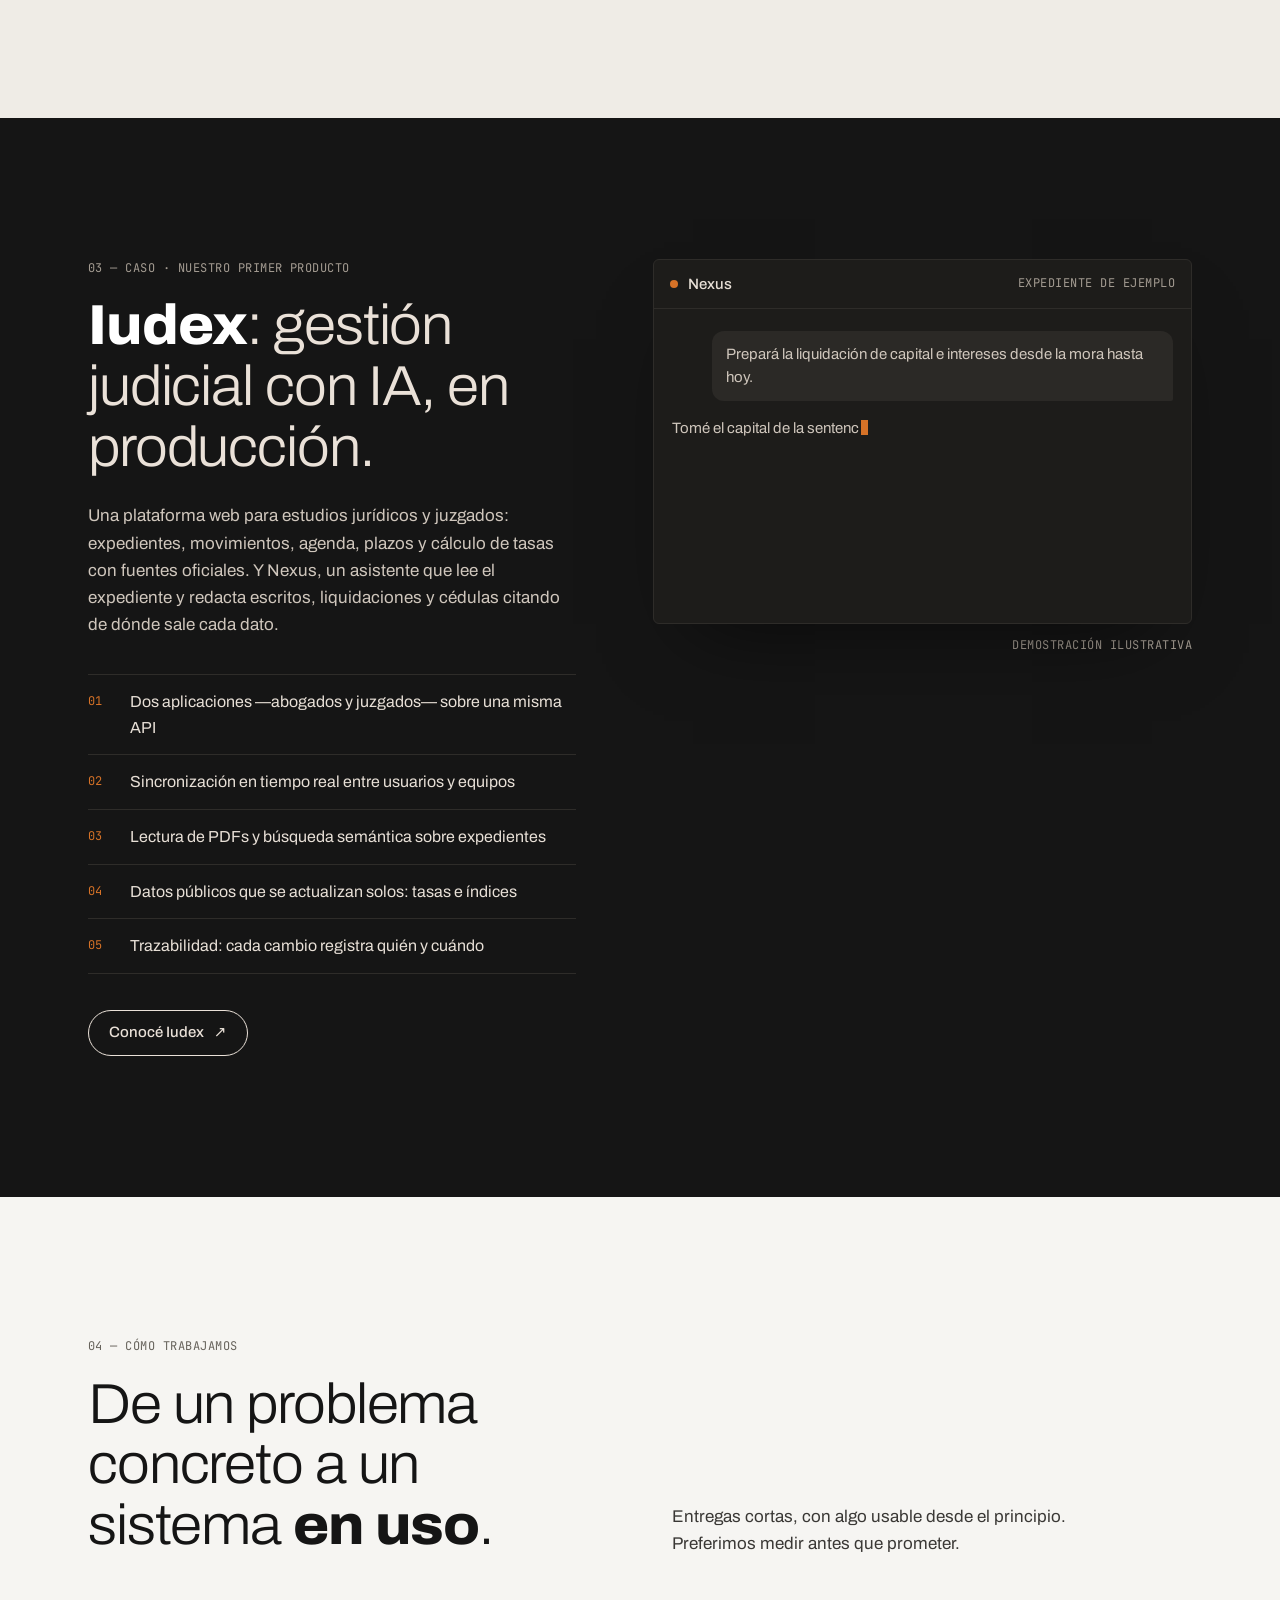
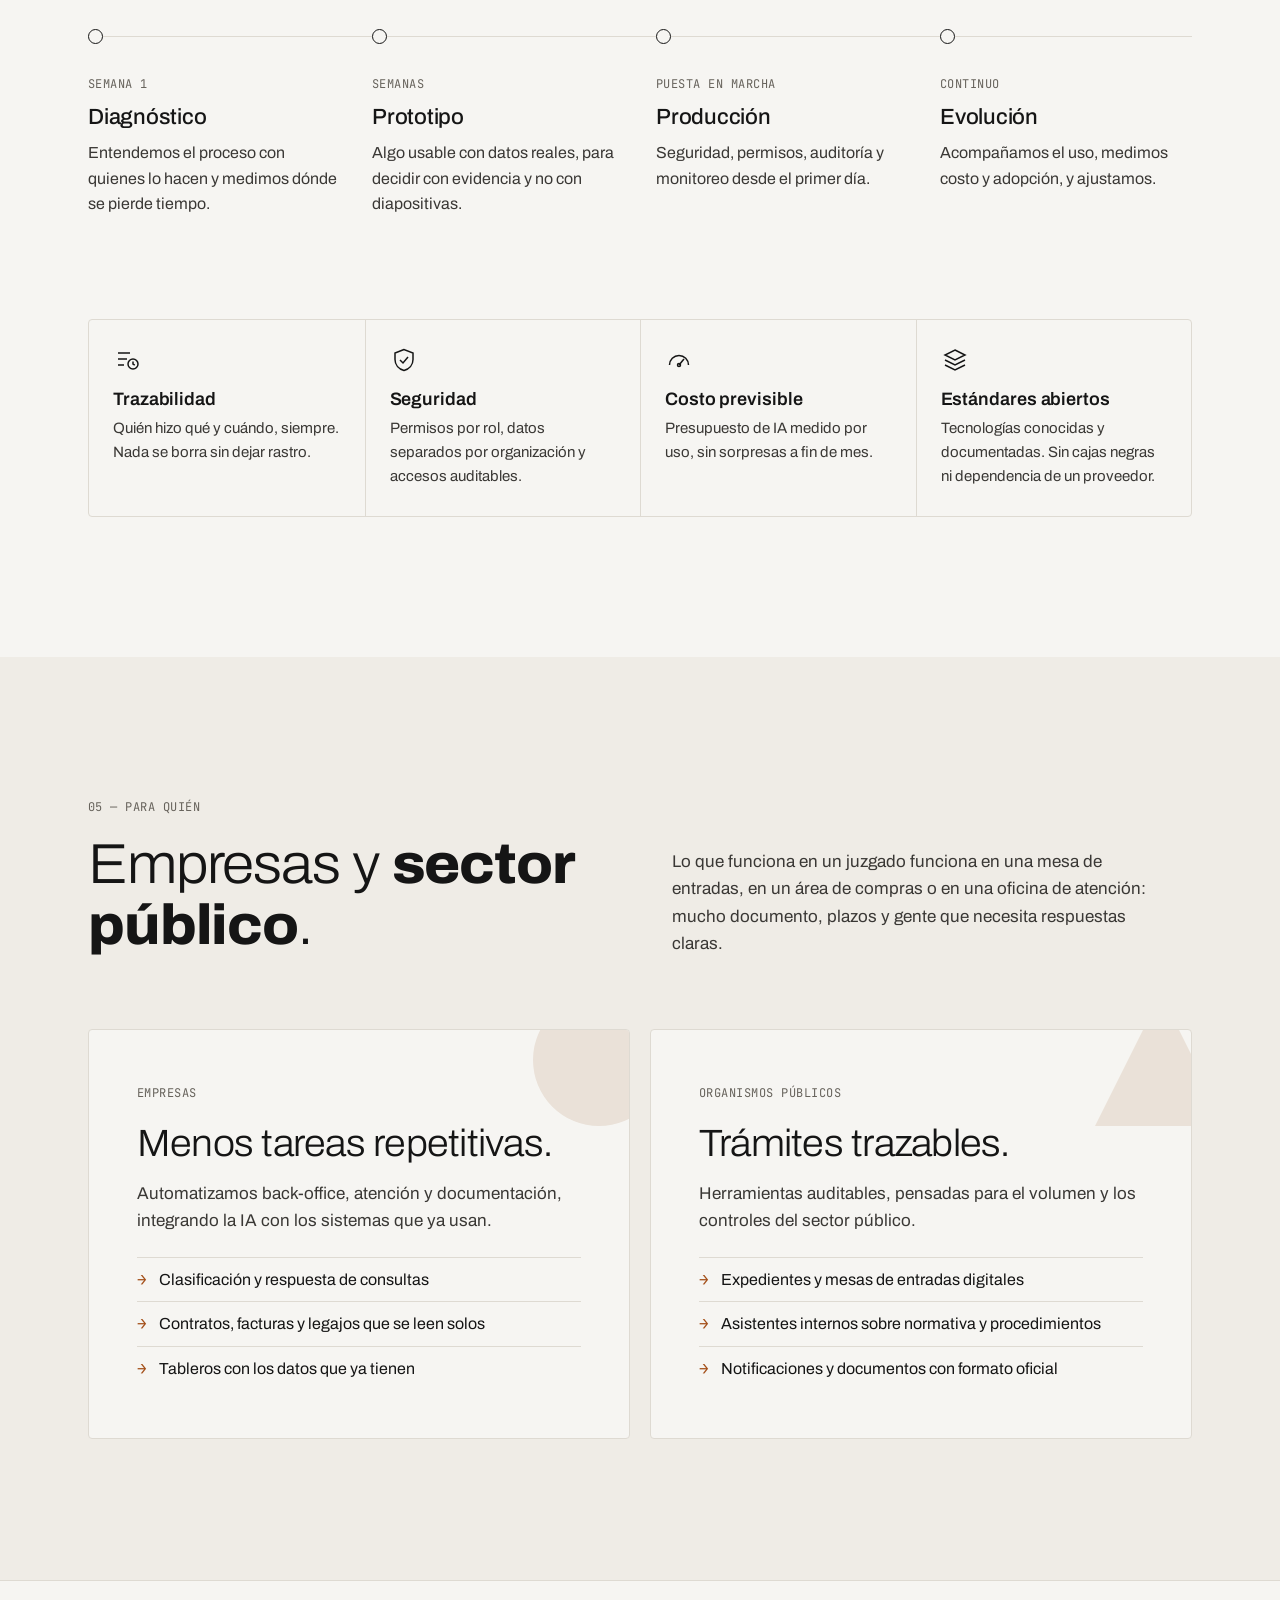
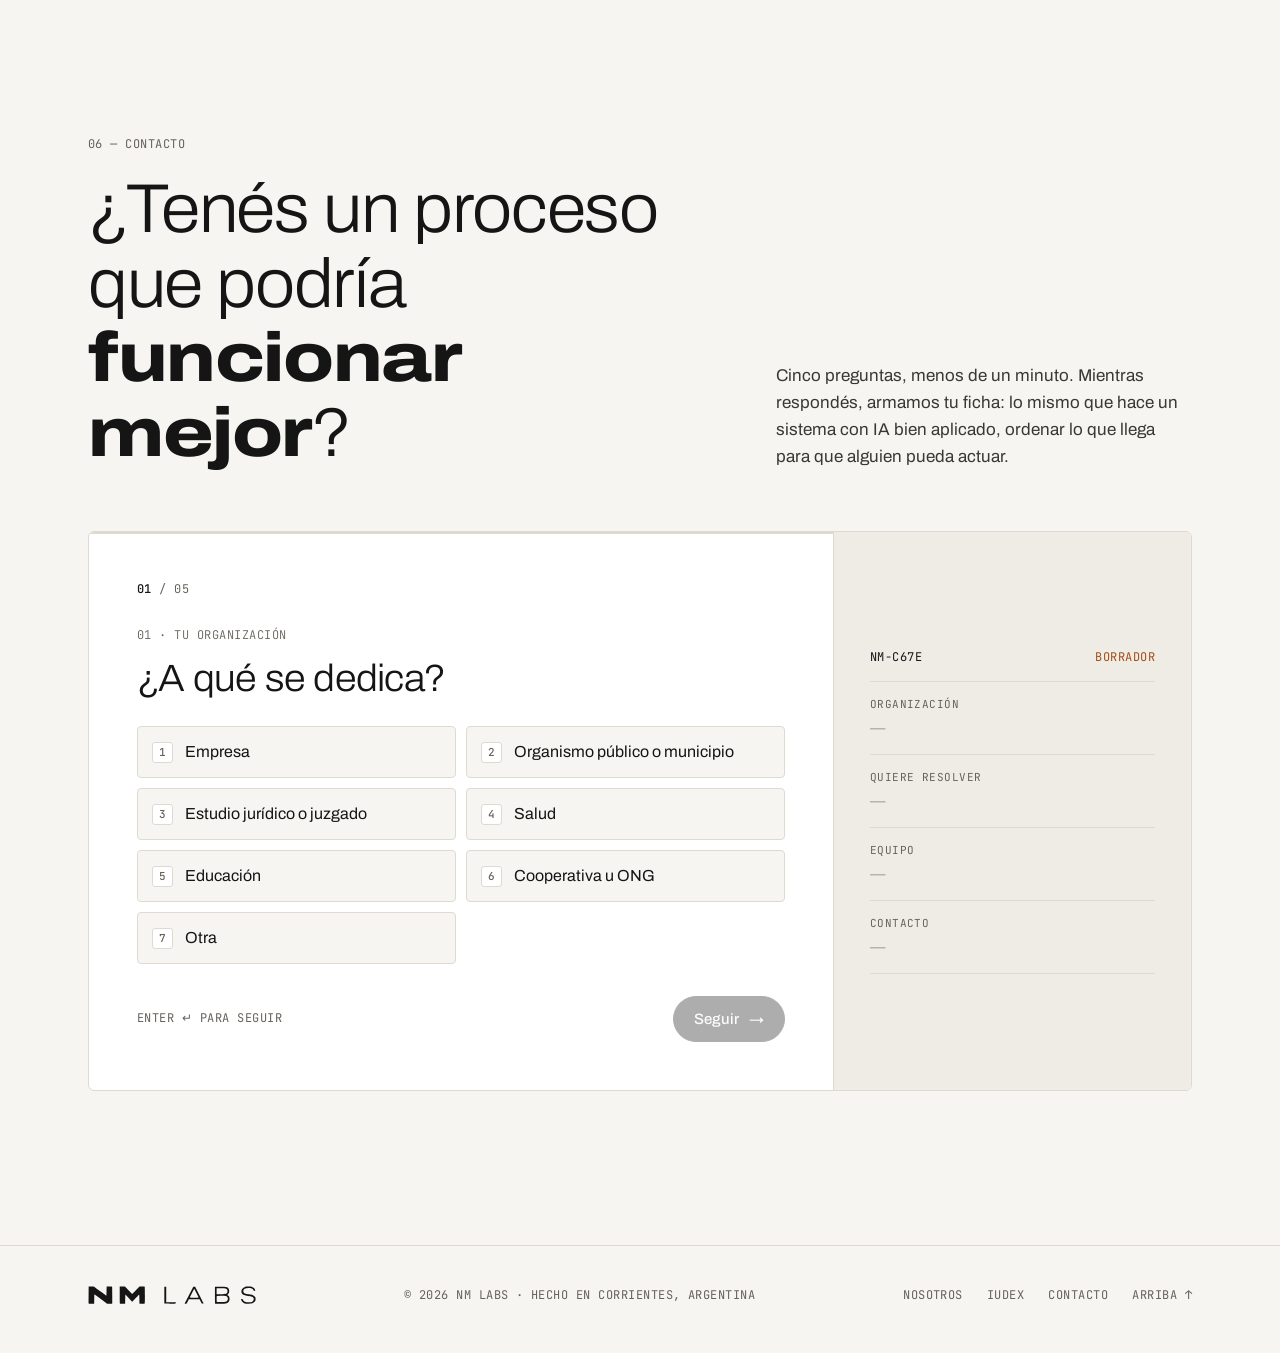
==== commit 27b82654: "feat(nosotros): sólo las fichas, avatar circular, texto técnico breve; logo centrado en móvil Co-Aut" ====
--- a/index.html
+++ b/index.html
@@ -13,14 +13,14 @@
   <meta property="og:type" content="website">
   <meta property="og:title" content="NM Labs — Software con IA, aplicado con criterio">
   <meta property="og:description" content="Software con inteligencia artificial para empresas y organismos públicos. Creadores de Iudex.">
-  <meta property="og:image" content="assets/og.png">
+  <meta property="og:image" content="https://nahv.github.io/nmlab_website/assets/og.png">
   <meta property="og:locale" content="es_AR">
   <meta name="twitter:card" content="summary_large_image">
 
   <link rel="preconnect" href="https://fonts.googleapis.com">
   <link rel="preconnect" href="https://fonts.gstatic.com" crossorigin>
   <link rel="stylesheet" href="https://fonts.googleapis.com/css2?family=Archivo:wdth,wght@62..125,300..800&family=JetBrains+Mono:wght@400;500&display=swap">
-  <link rel="stylesheet" href="styles.css?v=20261018c">
+  <link rel="stylesheet" href="styles.css?v=20261018d">
   <script>
     // Clases antes del primer pintado: sin JS o con movimiento reducido el sitio queda estático y completo.
     (function (d) {
@@ -28,9 +28,9 @@
       if (!window.matchMedia('(prefers-reduced-motion: reduce)').matches) c.add('motion');
     })(document);
   </script>
-  <script src="main.js?v=20261018c" defer></script>
-  <script src="config.js?v=20261018c" defer></script>
-  <script src="form.js?v=20261018c" defer></script>
+  <script src="main.js?v=20261018d" defer></script>
+  <script src="config.js?v=20261018d" defer></script>
+  <script src="form.js?v=20261018d" defer></script>
 </head>
 <body>
   <a class="skip" href="#main">Saltar al contenido</a>
--- a/styles.css
+++ b/styles.css
@@ -227,7 +227,7 @@
 @media (max-width: 860px) {
   .hero { min-height: auto; padding-top: 104px; }
   .hero .wrap { grid-template-columns: 1fr; }
-  .hero-mark { order: -1; max-width: 260px; justify-self: start; }
+  .hero-mark { order: -1; max-width: 260px; justify-self: center; }
   .hero-mark-caption { display: none; }
 }
 
@@ -671,66 +671,29 @@
   .ficha-body[hidden] { display: none; }
 }
 
-/* ---------- Nosotros ---------- */
-
-.page-hero { padding: 150px 0 clamp(60px, 8vw, 100px); position: relative; overflow: hidden; }
-.page-hero::before {
-  content: ""; position: absolute; inset: 0; z-index: -1;
-  background-image: radial-gradient(var(--line) 1px, transparent 1.2px); background-size: 22px 22px;
-  -webkit-mask-image: radial-gradient(ellipse 60% 70% at 50% 40%, #000 15%, transparent 70%);
-  mask-image: radial-gradient(ellipse 60% 70% at 50% 40%, #000 15%, transparent 70%);
-}
-.page-hero h1 { font-size: clamp(42px, 6.4vw, 88px); font-variation-settings: "wdth" 104; max-width: 15ch; }
-.page-hero h1 b { font-variation-settings: "wdth" 118; }
-.page-hero .lede { margin-top: 26px; max-width: 54ch; font-size: clamp(17px, 1.5vw, 19px); color: var(--ink-2); }
-
-.statement { background: var(--ink); color: var(--cream); padding: clamp(70px, 9vw, 120px) 0; }
-.statement h2 { font-size: clamp(30px, 4vw, 52px); color: var(--cream); max-width: 20ch; }
-.statement h2 b { color: #fff; }
-.statement p { margin-top: 22px; max-width: 60ch; color: #CFC6BC; }
-
+/* ---------- Nosotros: sólo las fichas ---------- */
+
+.team-page { padding: 140px 0 clamp(80px, 10vw, 140px); }
 .profiles { display: grid; grid-template-columns: repeat(2, minmax(0, 1fr)); gap: 20px; }
 .profile {
-  display: grid; grid-template-rows: auto 1fr;
-  border: 1px solid var(--line); border-radius: 6px; background: #fff; overflow: hidden;
-  transition: border-color .3s, transform .5s var(--ease), box-shadow .5s var(--ease);
-}
-.profile:hover { border-color: #C9C3B9; transform: translateY(-3px); box-shadow: 0 30px 60px -40px rgba(21, 21, 21, .35); }
-.profile-photo { position: relative; aspect-ratio: 16 / 11; overflow: hidden; background: var(--cream); }
-.profile-photo img { width: 100%; height: 100%; object-fit: cover; object-position: 50% 30%; filter: grayscale(1) contrast(1.05); transition: filter .8s ease, transform 1.2s var(--ease); }
-.profile:hover .profile-photo img { filter: grayscale(0); transform: scale(1.03); }
-.profile-photo .tag {
-  position: absolute; left: 14px; top: 14px; padding: 5px 9px; border-radius: 3px;
-  background: var(--bg); color: var(--ink);
-}
-.profile-photo .cat-dot { position: absolute; right: 14px; bottom: 14px; width: 12px; height: 12px; border-radius: 50%; box-shadow: 0 0 0 3px var(--bg); }
-.profile-body { padding: clamp(22px, 3vw, 34px); display: flex; flex-direction: column; }
+  display: flex; gap: 22px; align-items: flex-start;
+  padding: clamp(22px, 3vw, 32px);
+  border: 1px solid var(--line); border-radius: 6px; background: #fff;
+}
+.profile-avatar { width: 96px; height: 96px; flex: none; border-radius: 50%; object-fit: cover; object-position: 50% 30%; background: var(--cream); }
+.profile-body { min-width: 0; }
 .profile-role { color: var(--orange-text); }
-.profile h3 { font-size: clamp(26px, 2.6vw, 34px); font-weight: 500; letter-spacing: -0.015em; margin: 10px 0 14px; }
+.profile h2 { font-size: clamp(24px, 2.4vw, 30px); font-weight: 500; letter-spacing: -0.015em; margin: 8px 0 12px; }
 .profile p { color: var(--ink-2); font-size: 16px; }
-.profile .tags { margin-top: 18px; }
-.profile-actions { margin-top: auto; padding-top: 24px; display: flex; align-items: center; gap: 12px; }
+.profile .tags { margin: 16px 0 20px; }
 .icon-link {
   width: 38px; height: 38px; display: inline-grid; place-items: center;
-  border: 1px solid var(--line); border-radius: 50%; color: var(--ink); transition: border-color .2s, color .2s, background-color .2s;
-}
-.icon-link:hover { background: var(--ink); color: var(--bg); border-color: var(--ink); }
+  border: 1px solid var(--line); border-radius: 50%; color: var(--ink);
+}
+.icon-link:hover { border-color: var(--ink); }
 .icon-link svg { width: 16px; height: 16px; }
 @media (max-width: 860px) { .profiles { grid-template-columns: 1fr; } }
-
-.learned { display: grid; grid-template-columns: repeat(3, minmax(0, 1fr)); border-top: 1px solid var(--line); }
-.learned > div { padding: 28px 28px 0 0; }
-.learned > div + div { padding-left: 28px; border-left: 1px solid var(--line); }
-.learned h3 { font-size: 20px; font-weight: 500; margin: 12px 0 8px; letter-spacing: -0.005em; }
-.learned p { color: var(--ink-2); font-size: 16px; }
-@media (max-width: 760px) {
-  .learned { grid-template-columns: 1fr; }
-  .learned > div, .learned > div + div { padding: 24px 0 0; border-left: 0; }
-}
-
-.cta-band { padding: clamp(80px, 10vw, 140px) 0; border-top: 1px solid var(--line); }
-.cta-band h2 { font-size: clamp(34px, 5vw, 64px); font-variation-settings: "wdth" 104; max-width: 18ch; }
-.cta-band .hero-actions { margin-top: 32px; }
+@media (max-width: 480px) { .profile { flex-direction: column; gap: 16px; } .profile-avatar { width: 80px; height: 80px; } }
 
 /* ---------- Footer ---------- */
 
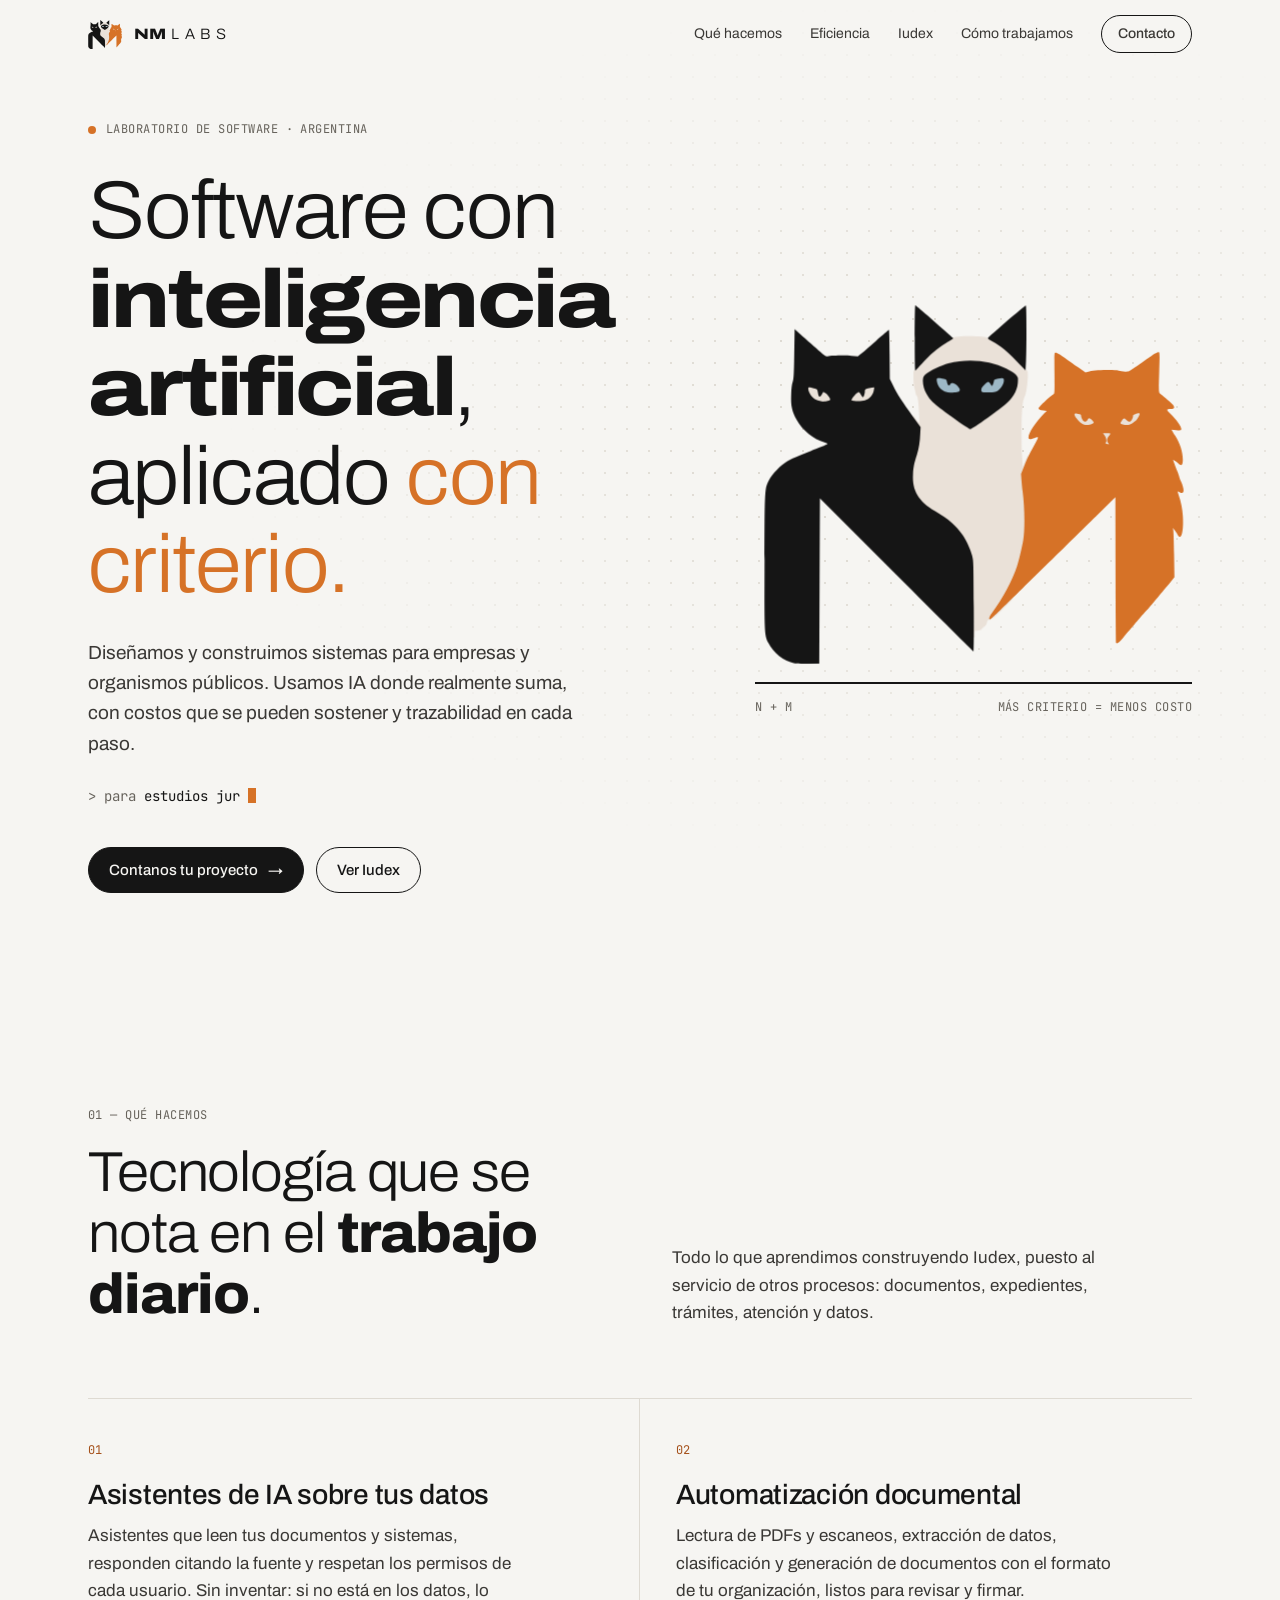
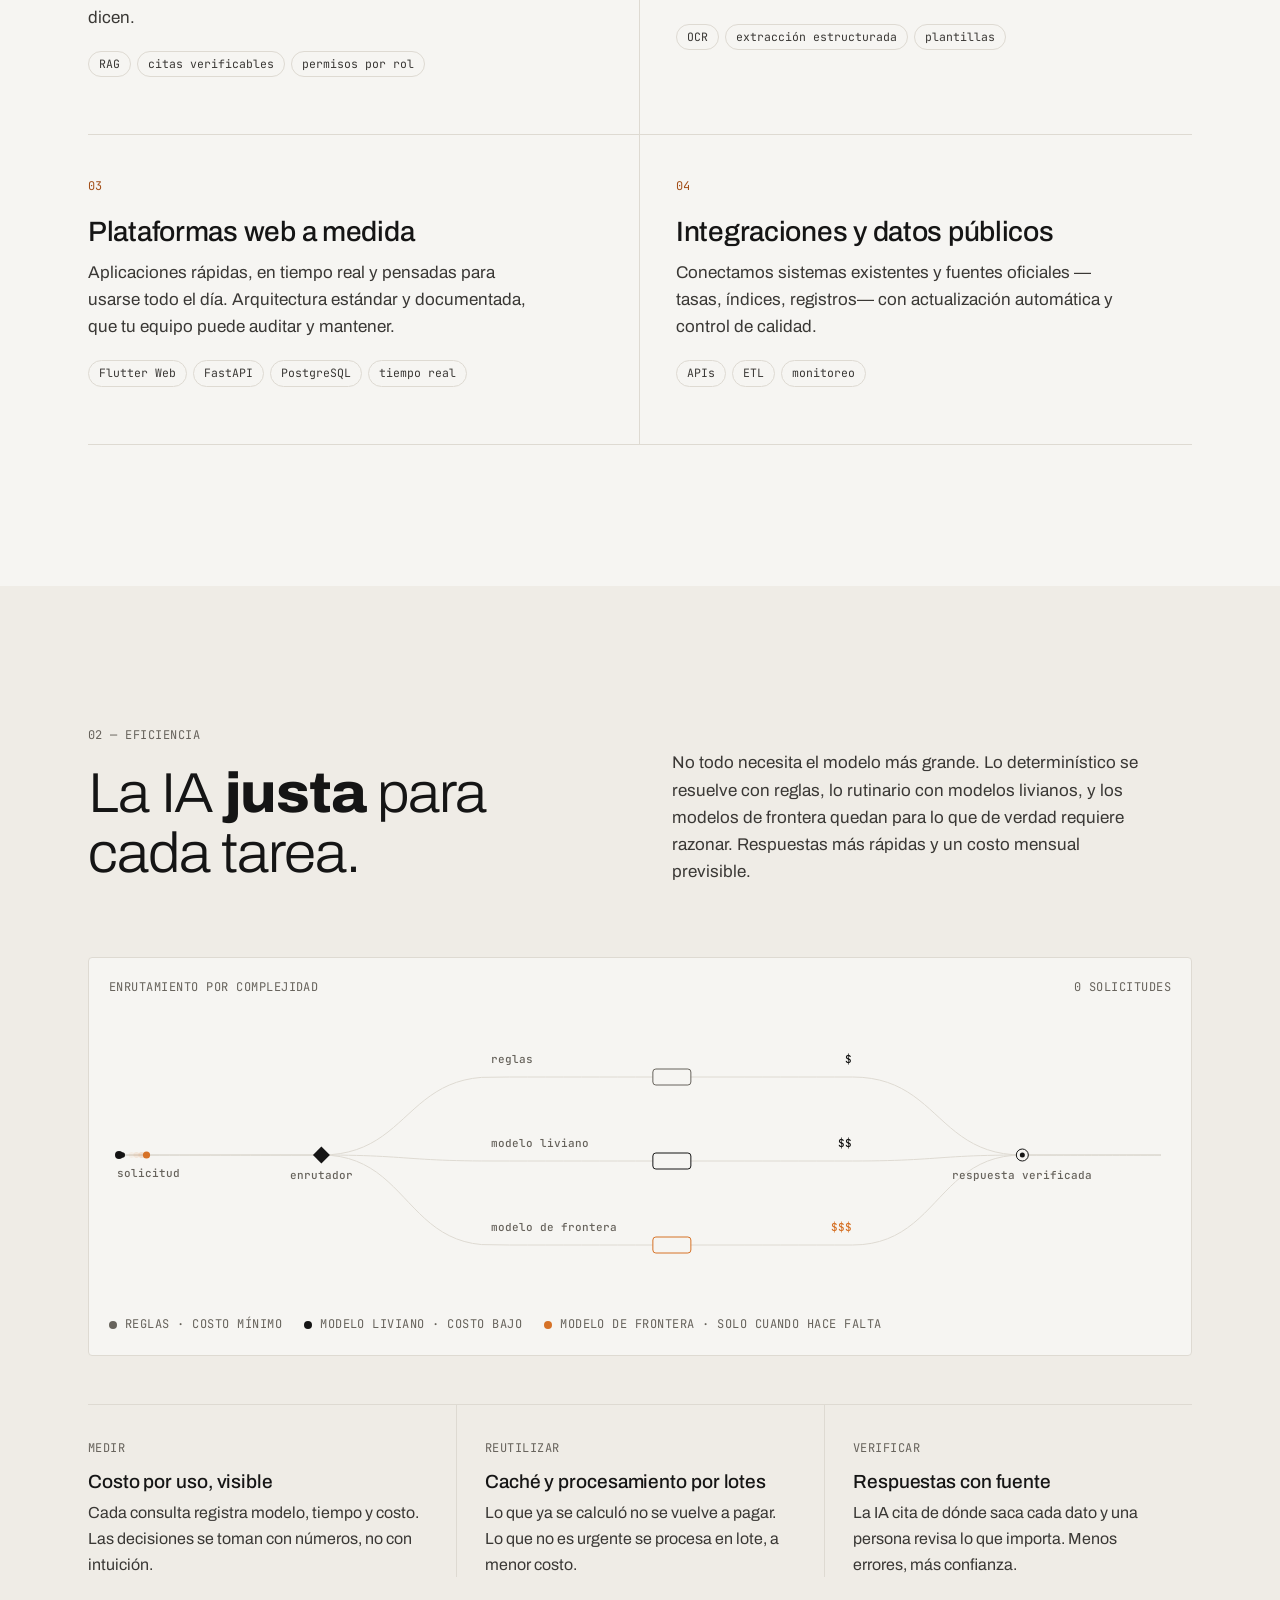
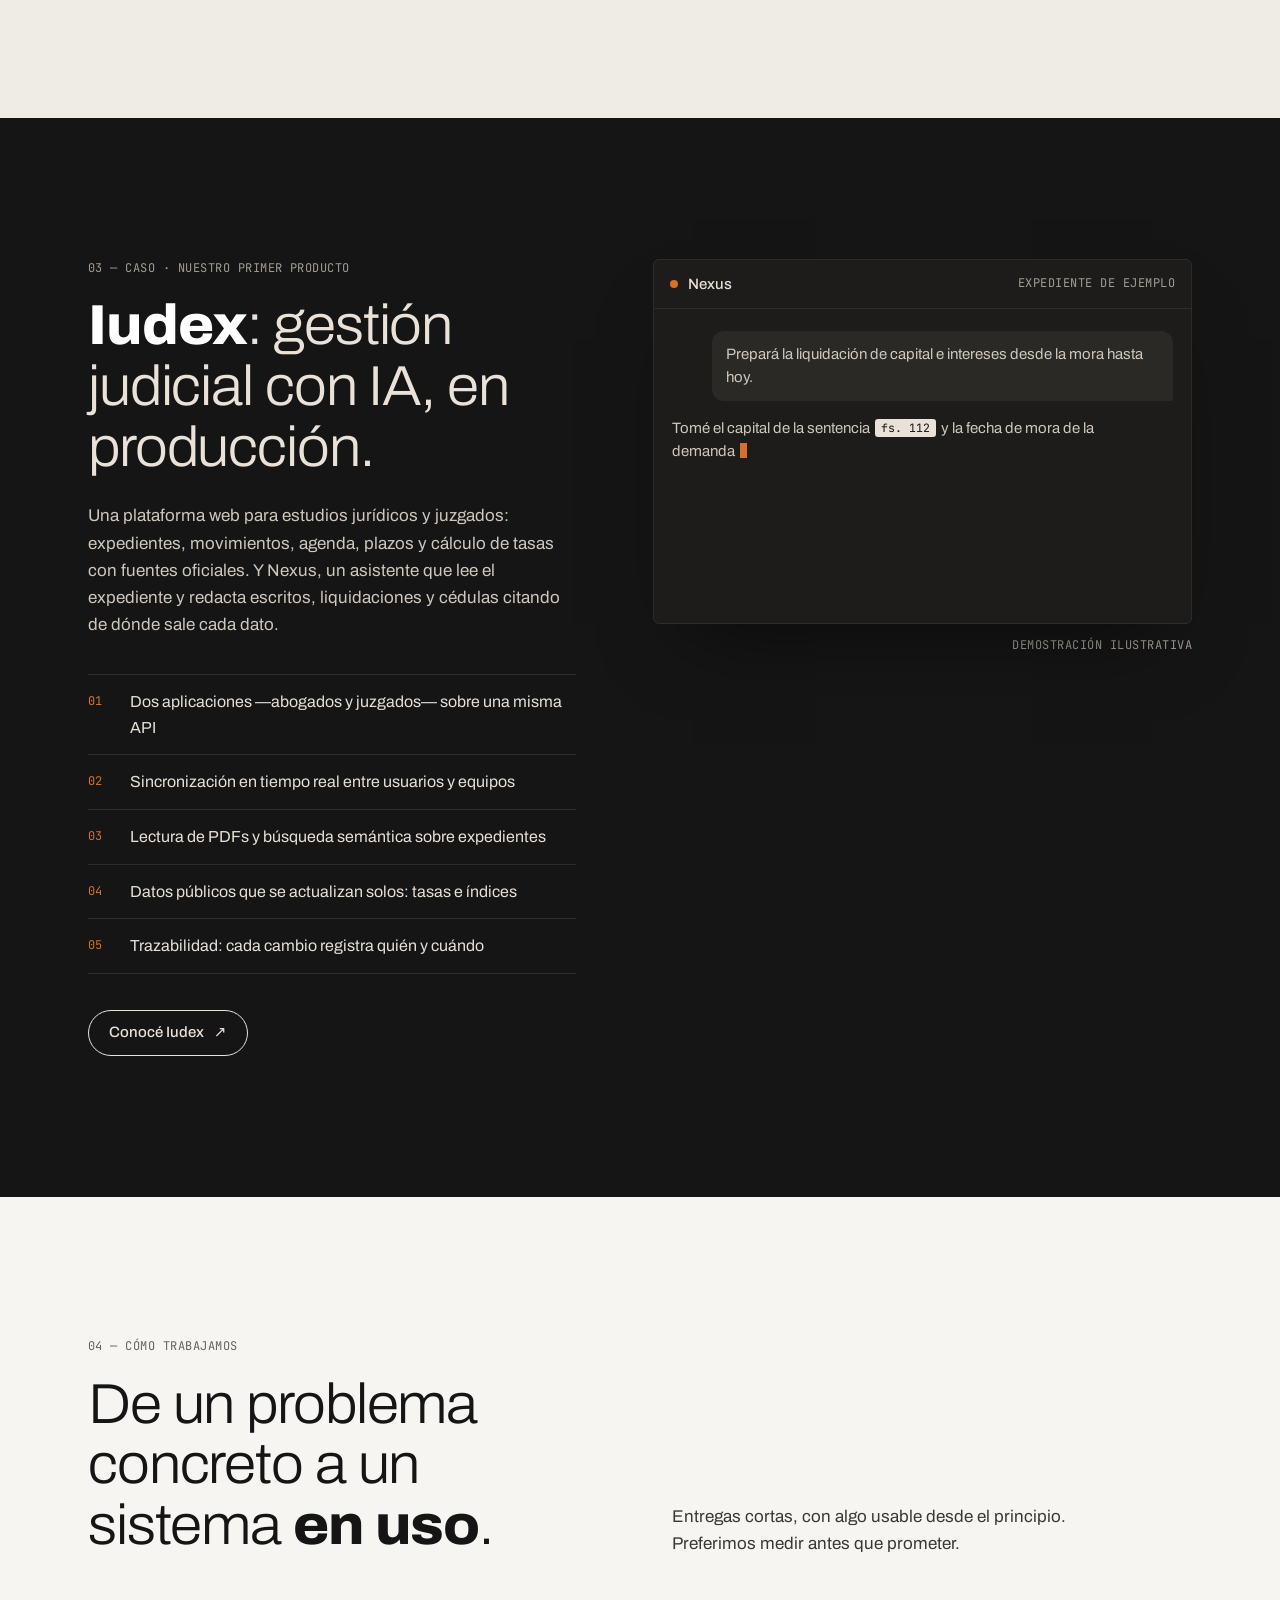
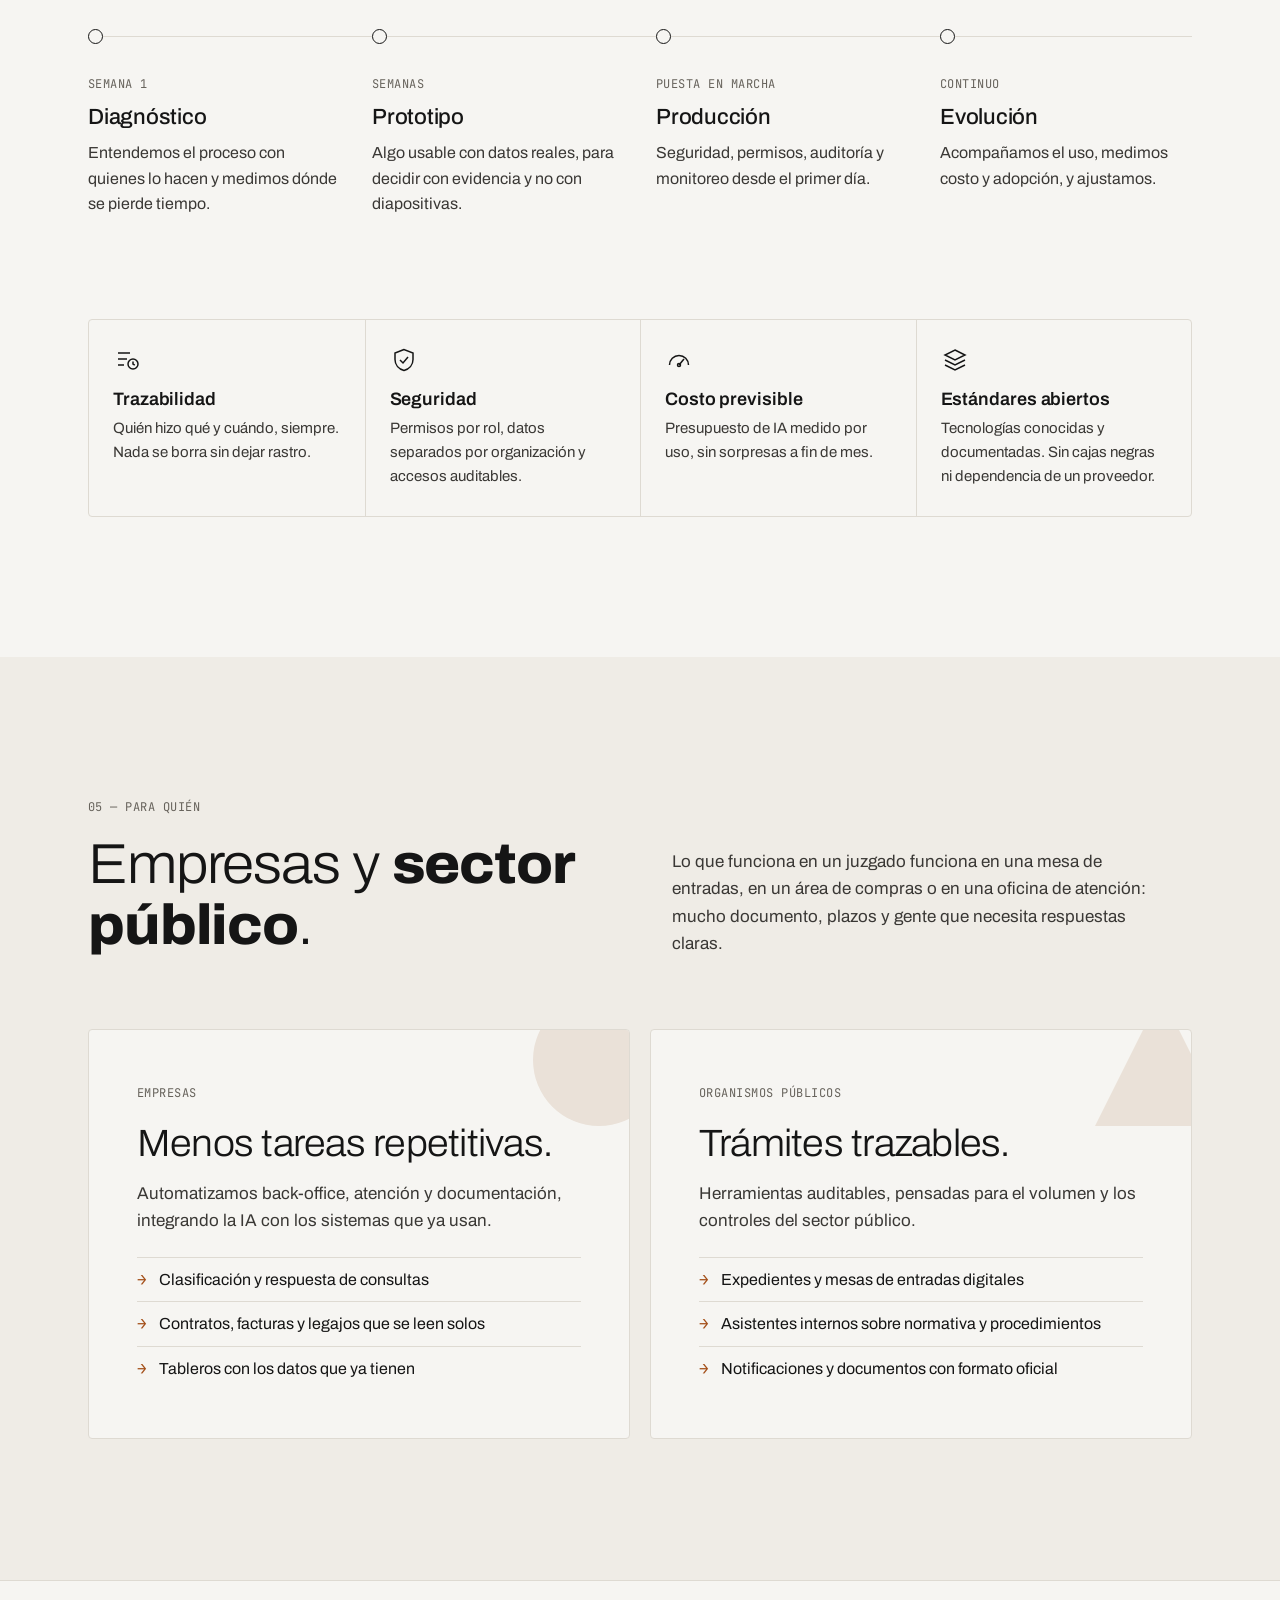
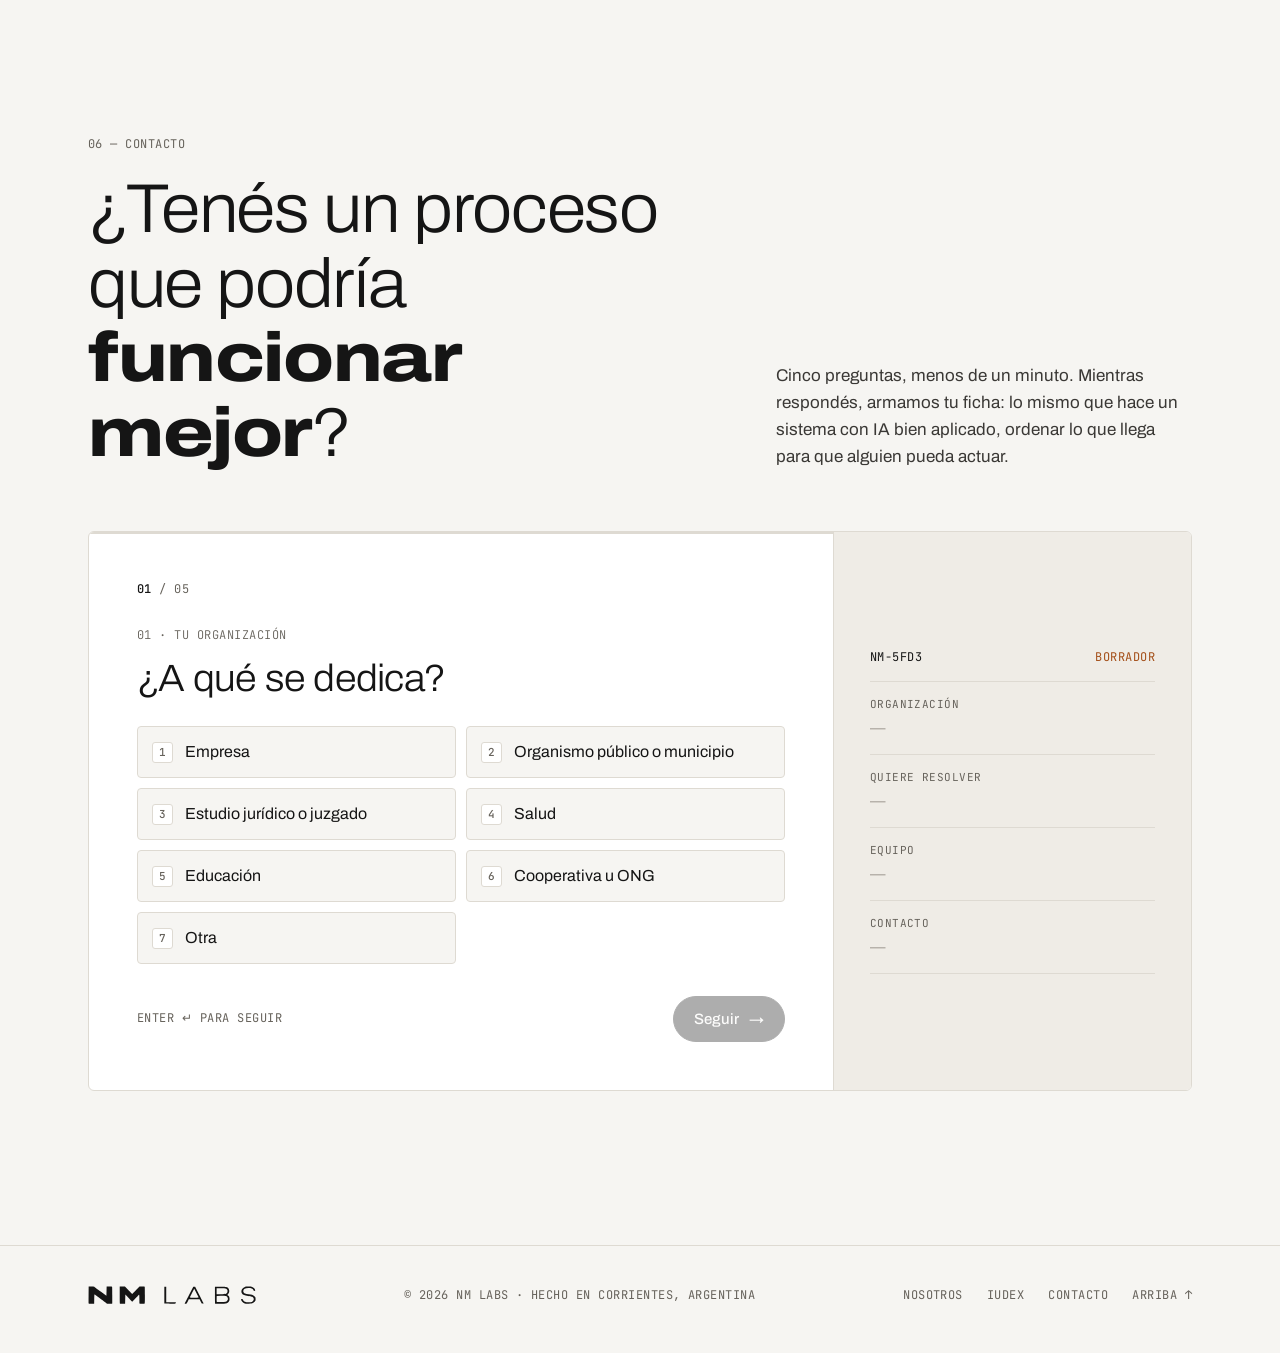
==== commit d49a6c40: "fix(nosotros): la frase de producción va una sola vez, debajo de las fichas Co-Authored-By: Claude O" ====
--- a/index.html
+++ b/index.html
@@ -20,7 +20,7 @@
   <link rel="preconnect" href="https://fonts.googleapis.com">
   <link rel="preconnect" href="https://fonts.gstatic.com" crossorigin>
   <link rel="stylesheet" href="https://fonts.googleapis.com/css2?family=Archivo:wdth,wght@62..125,300..800&family=JetBrains+Mono:wght@400;500&display=swap">
-  <link rel="stylesheet" href="styles.css?v=20261018d">
+  <link rel="stylesheet" href="styles.css?v=20261018e">
   <script>
     // Clases antes del primer pintado: sin JS o con movimiento reducido el sitio queda estático y completo.
     (function (d) {
@@ -28,9 +28,9 @@
       if (!window.matchMedia('(prefers-reduced-motion: reduce)').matches) c.add('motion');
     })(document);
   </script>
-  <script src="main.js?v=20261018d" defer></script>
-  <script src="config.js?v=20261018d" defer></script>
-  <script src="form.js?v=20261018d" defer></script>
+  <script src="main.js?v=20261018e" defer></script>
+  <script src="config.js?v=20261018e" defer></script>
+  <script src="form.js?v=20261018e" defer></script>
 </head>
 <body>
   <a class="skip" href="#main">Saltar al contenido</a>
--- a/styles.css
+++ b/styles.css
@@ -692,6 +692,7 @@
 }
 .icon-link:hover { border-color: var(--ink); }
 .icon-link svg { width: 16px; height: 16px; }
+.team-note { margin-top: 28px; text-align: center; color: var(--ink-2); font-size: 17px; }
 @media (max-width: 860px) { .profiles { grid-template-columns: 1fr; } }
 @media (max-width: 480px) { .profile { flex-direction: column; gap: 16px; } .profile-avatar { width: 80px; height: 80px; } }
 
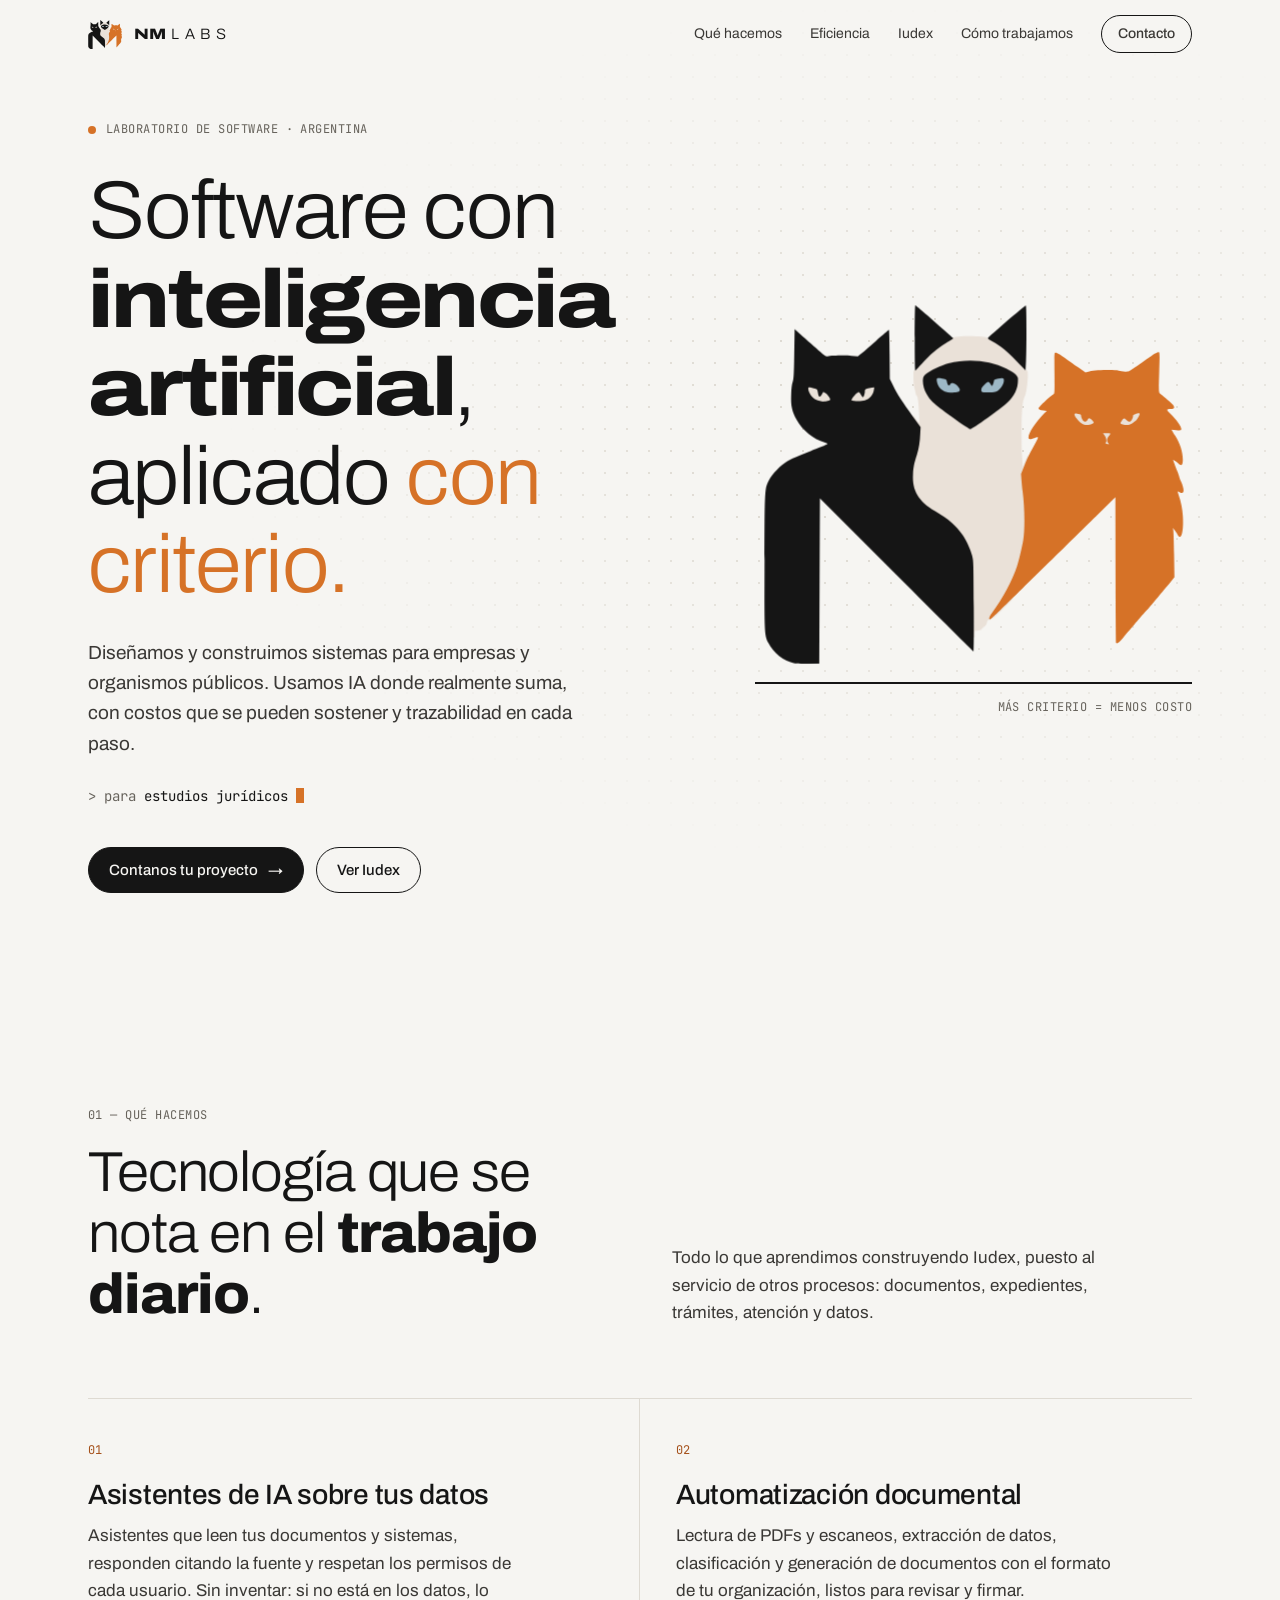
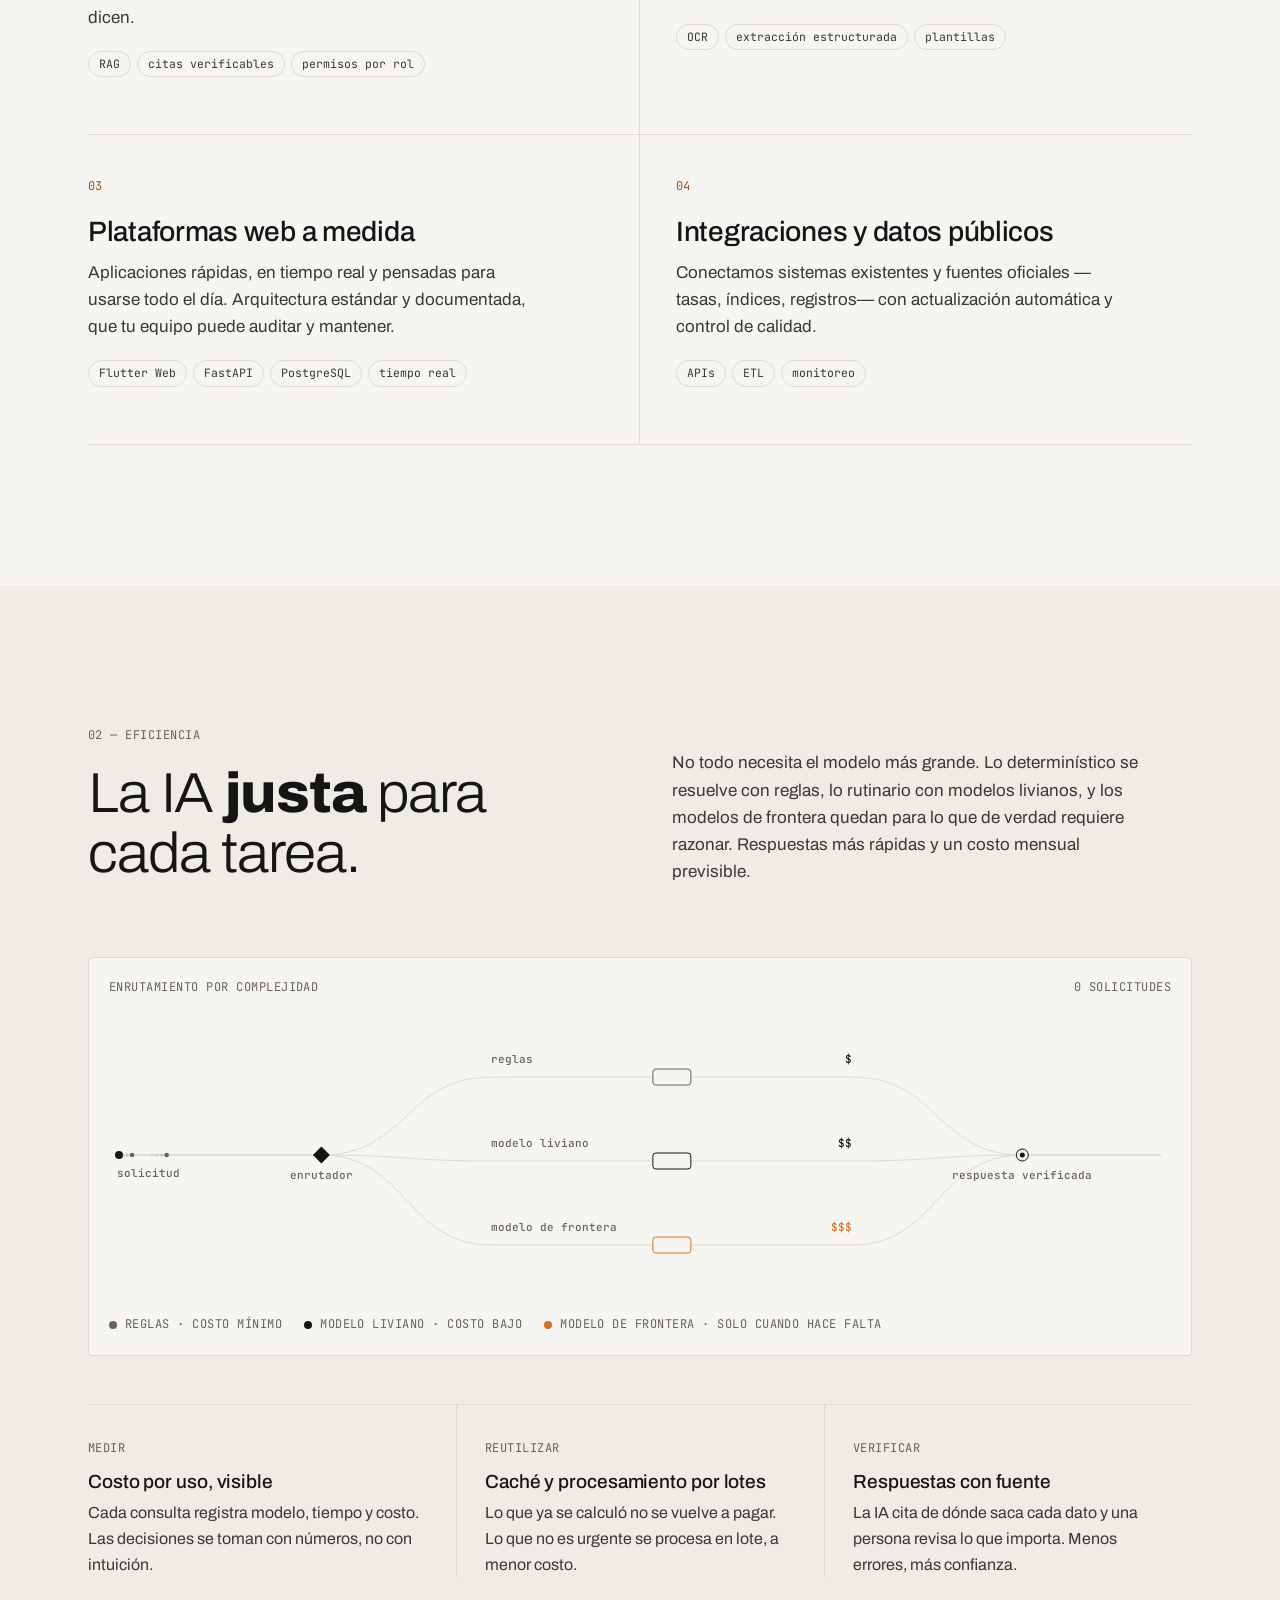
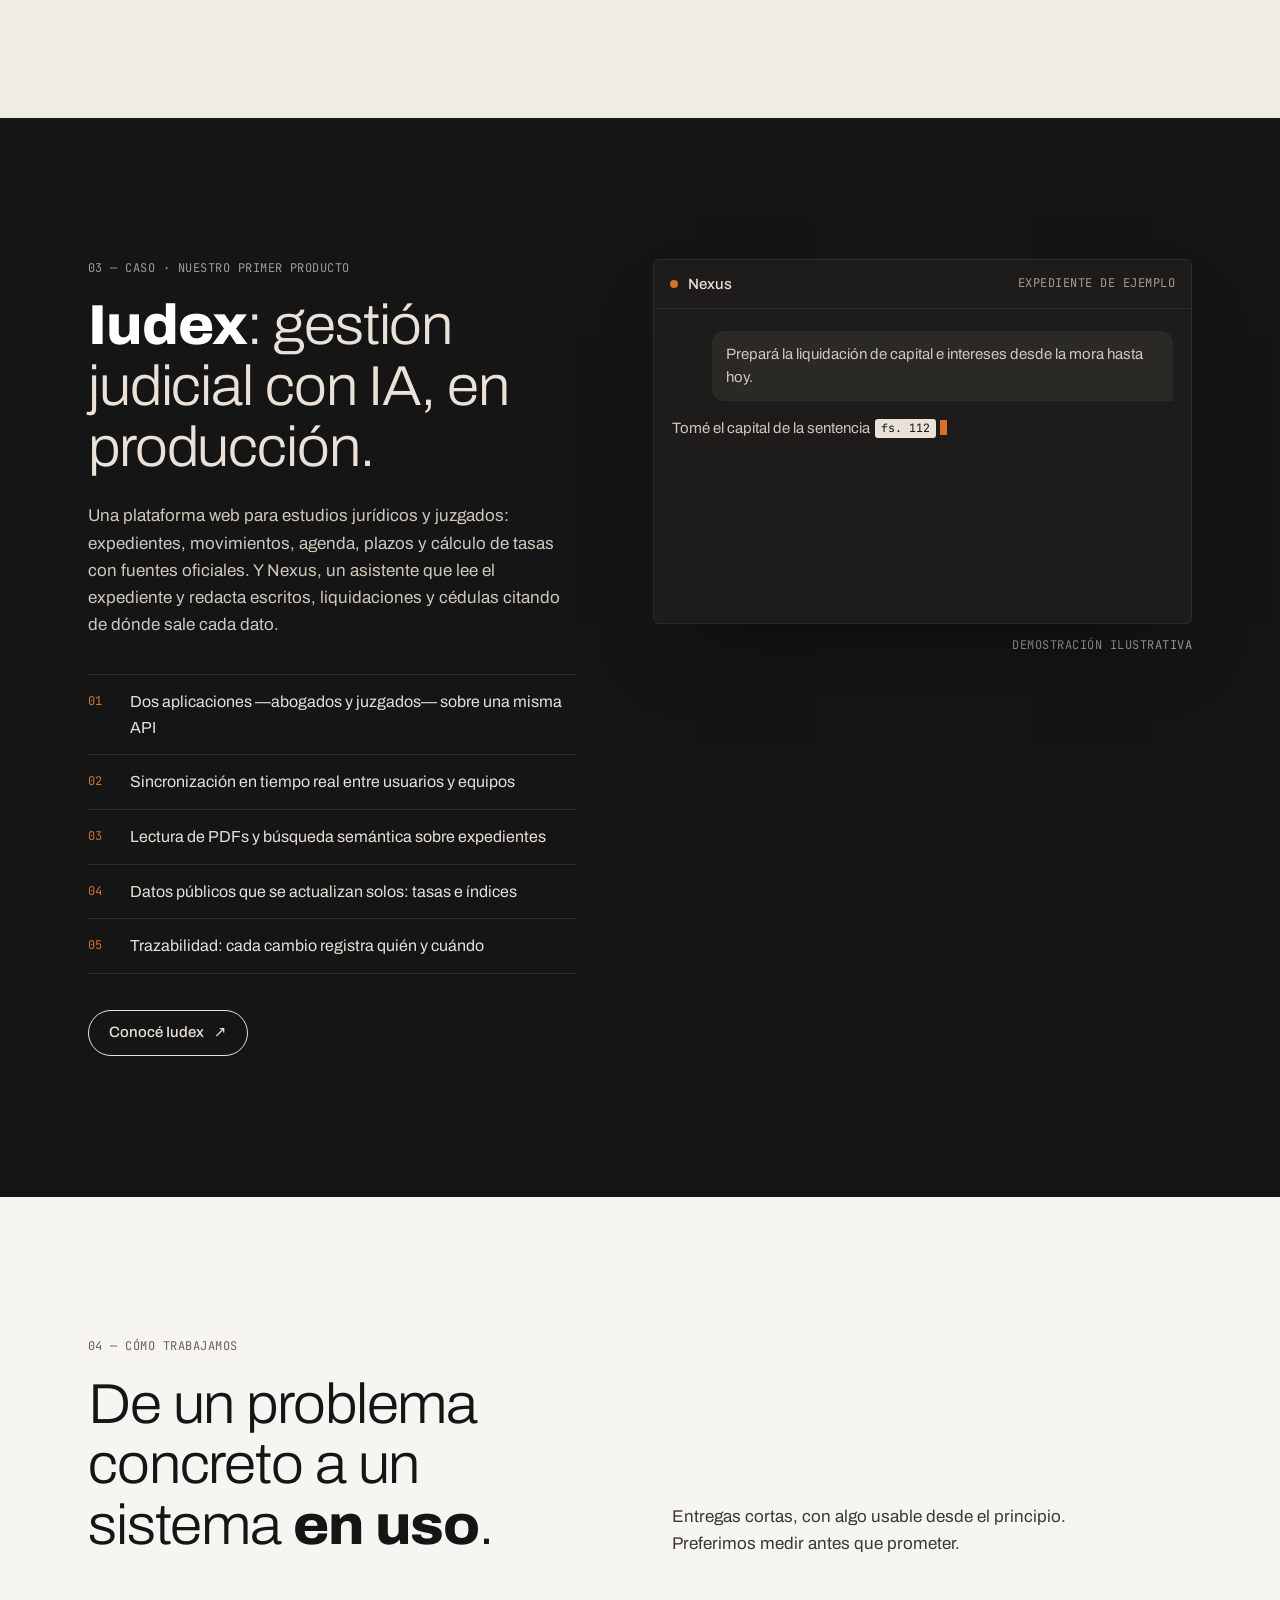
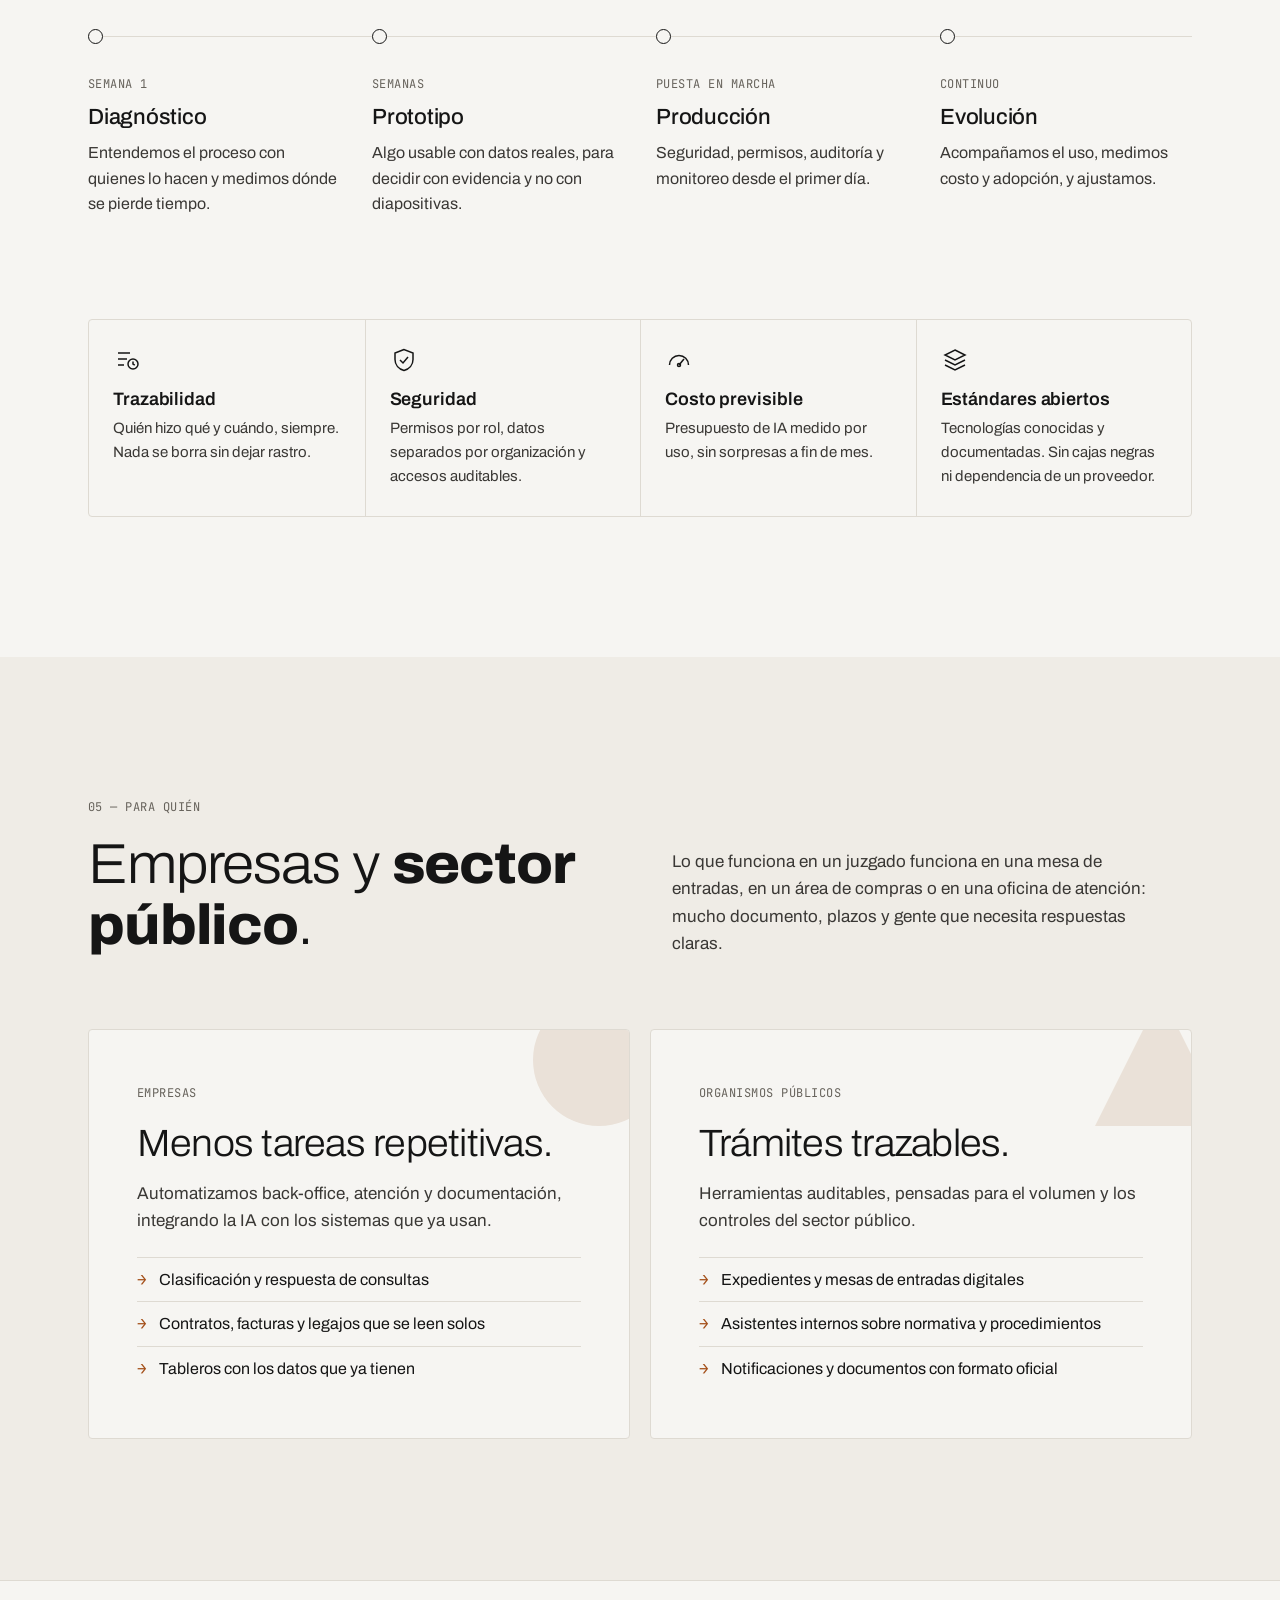
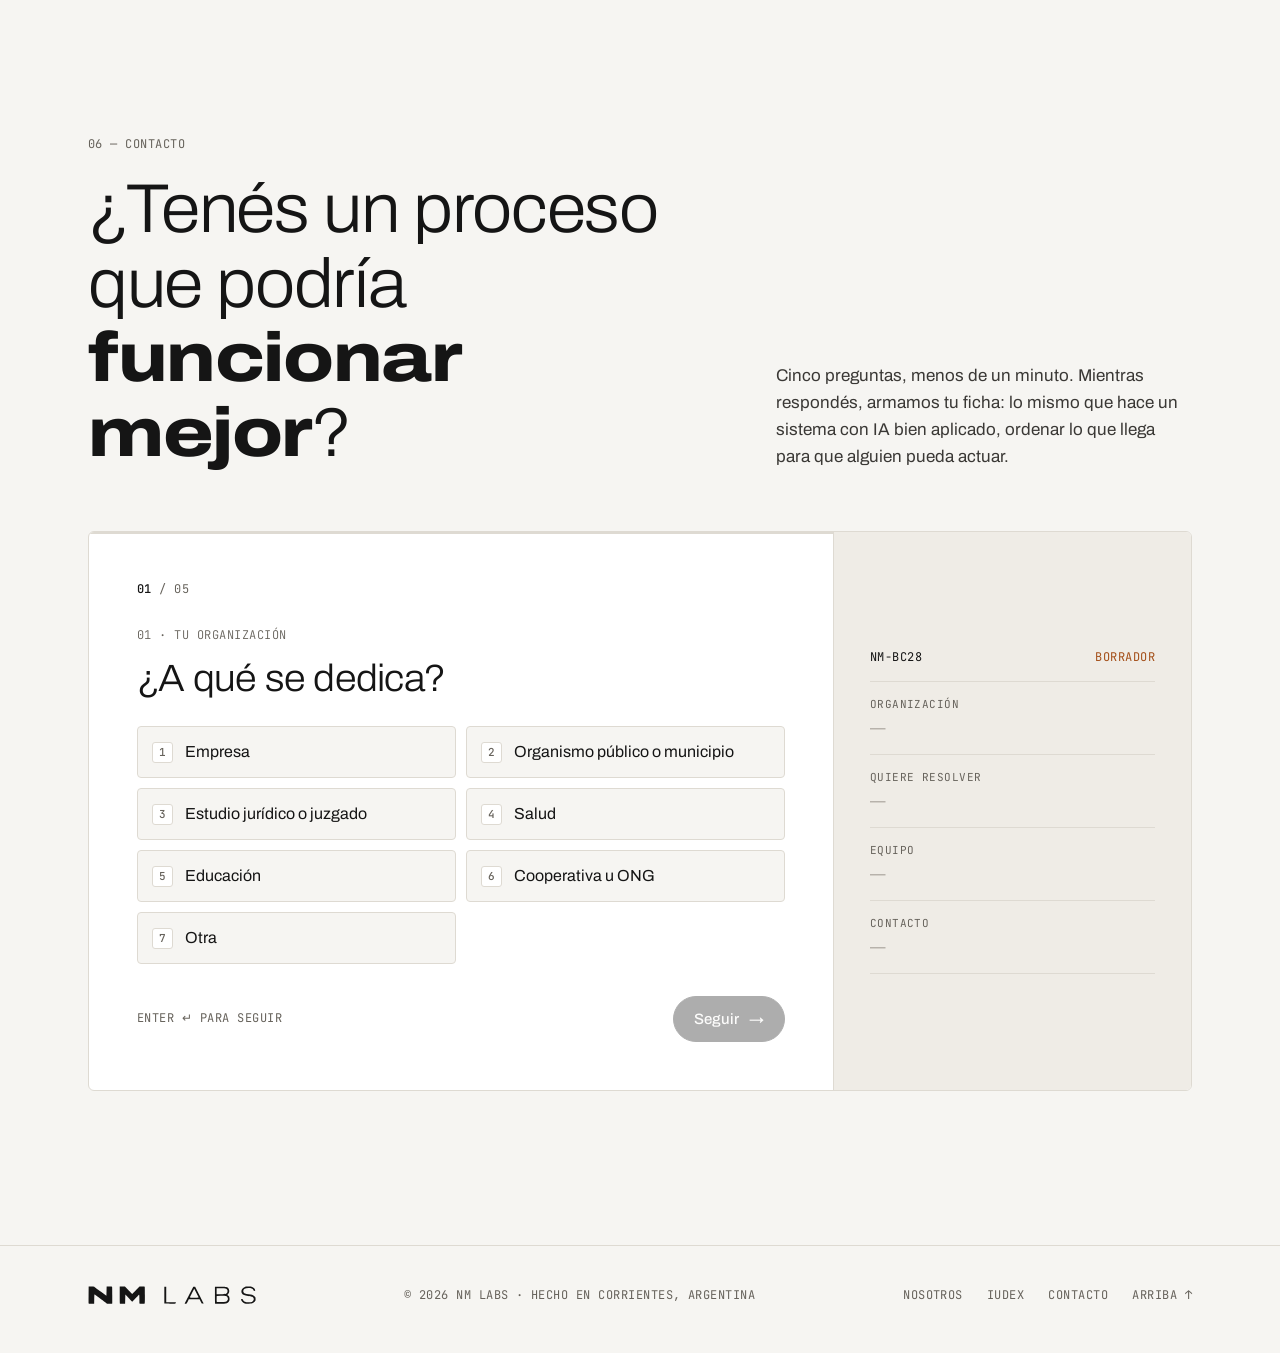
==== commit 2e9d3a13: "fix: «Arriba» sube de verdad (#top en el body, no en el header fijo) y sin «N + M» bajo el logo Co-A" ====
--- a/index.html
+++ b/index.html
@@ -20,7 +20,7 @@
   <link rel="preconnect" href="https://fonts.googleapis.com">
   <link rel="preconnect" href="https://fonts.gstatic.com" crossorigin>
   <link rel="stylesheet" href="https://fonts.googleapis.com/css2?family=Archivo:wdth,wght@62..125,300..800&family=JetBrains+Mono:wght@400;500&display=swap">
-  <link rel="stylesheet" href="styles.css?v=20261018e">
+  <link rel="stylesheet" href="styles.css?v=20261019a">
   <script>
     // Clases antes del primer pintado: sin JS o con movimiento reducido el sitio queda estático y completo.
     (function (d) {
@@ -28,14 +28,14 @@
       if (!window.matchMedia('(prefers-reduced-motion: reduce)').matches) c.add('motion');
     })(document);
   </script>
-  <script src="main.js?v=20261018e" defer></script>
-  <script src="config.js?v=20261018e" defer></script>
-  <script src="form.js?v=20261018e" defer></script>
+  <script src="main.js?v=20261019a" defer></script>
+  <script src="config.js?v=20261019a" defer></script>
+  <script src="form.js?v=20261019a" defer></script>
 </head>
-<body>
+<body id="top">
   <a class="skip" href="#main">Saltar al contenido</a>
 
-  <header class="site-header" id="top">
+  <header class="site-header">
     <div class="wrap">
       <a class="brand" href="#top" aria-label="NM Labs, inicio">
         <img src="assets/mark.svg" alt="" width="34" height="29">
@@ -80,7 +80,7 @@
 </svg>
           <!-- mark:end -->
           <div class="baseline"></div>
-          <figcaption class="hero-mark-caption mono"><span>N + M</span><span>Más criterio = menos costo</span></figcaption>
+          <figcaption class="hero-mark-caption mono"><span>Más criterio = menos costo</span></figcaption>
         </figure>
       </div>
     </section>
--- a/styles.css
+++ b/styles.css
@@ -202,7 +202,7 @@
   height: 2px; margin-top: 18px; background: var(--ink);
   transform-origin: left; transform: scaleX(1);
 }
-.hero-mark-caption { margin-top: 14px; display: flex; justify-content: space-between; }
+.hero-mark-caption { margin-top: 14px; display: flex; justify-content: flex-end; }
 
 /* Entrada: los tres gatos suben y forman la M. Solo si hay JS y movimiento. */
 .js.motion .hero-mark .cat-inner { transform: translateY(46%); opacity: 0; }
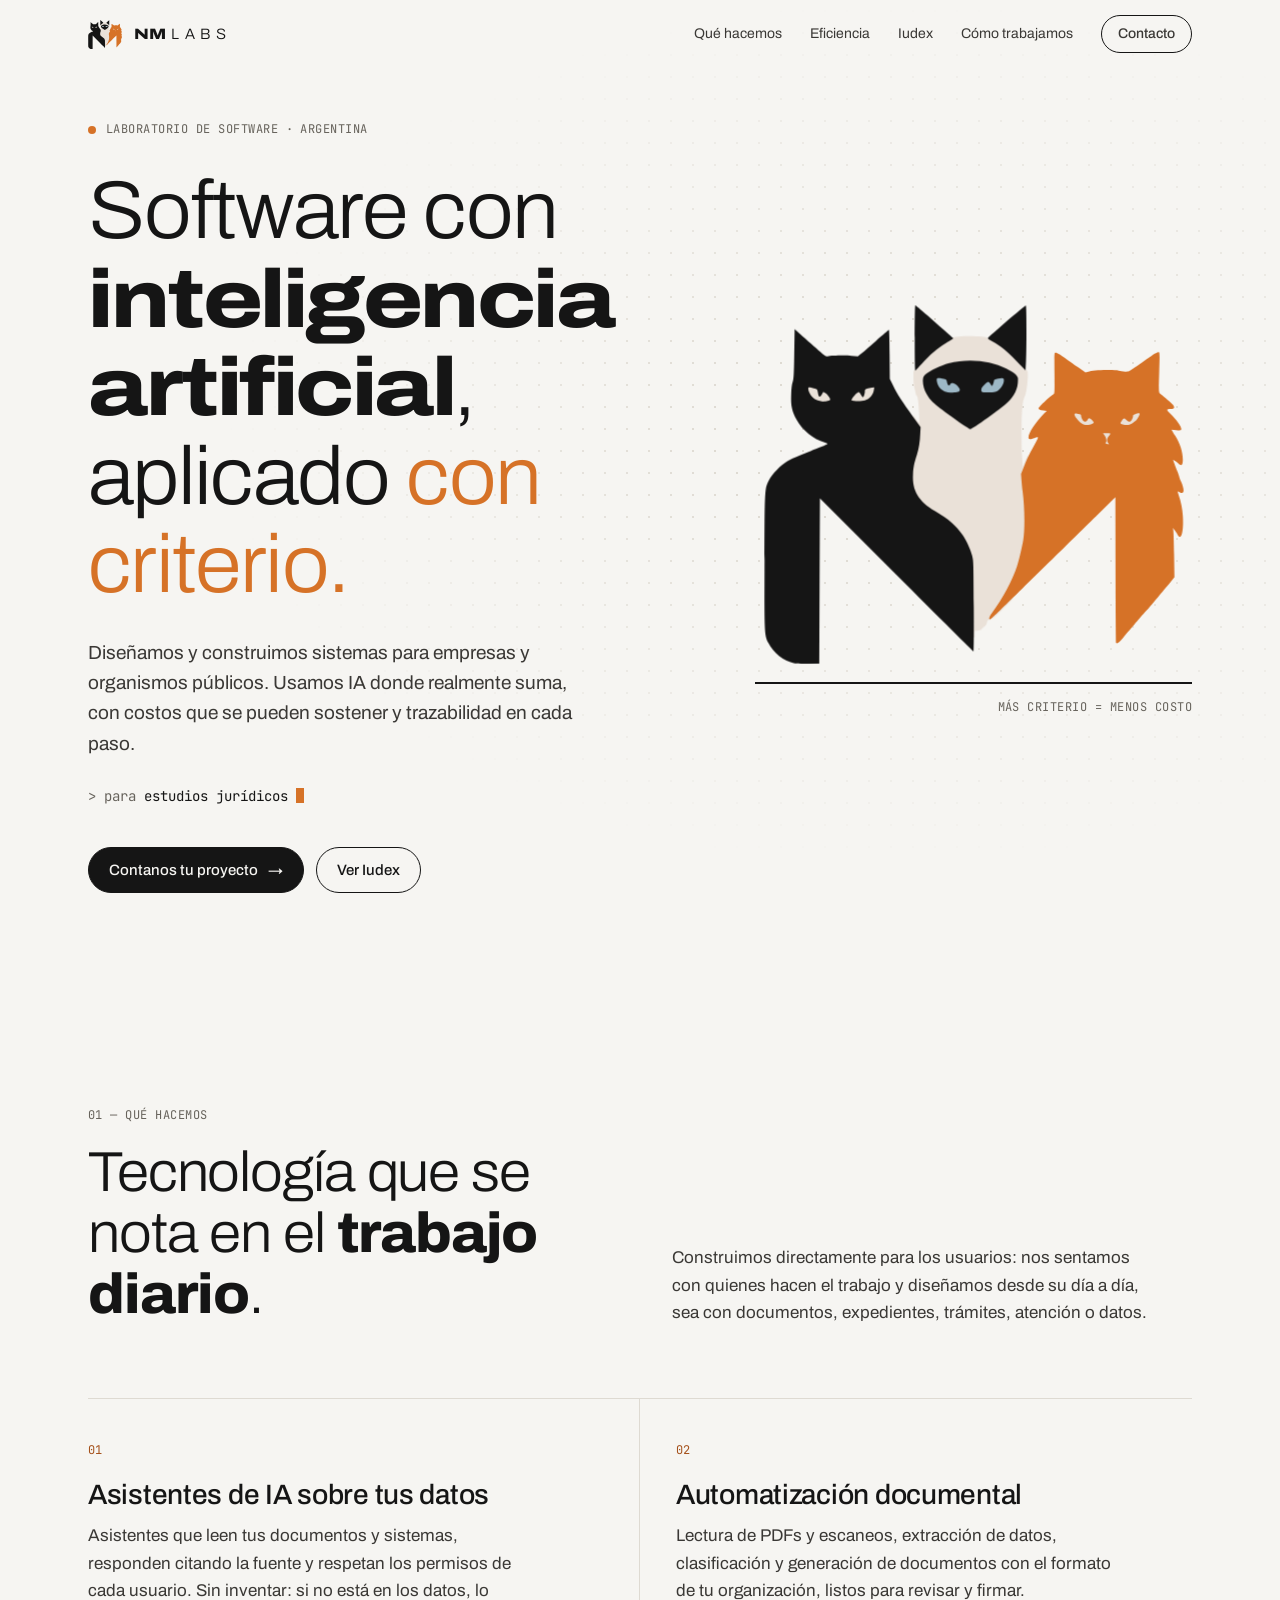
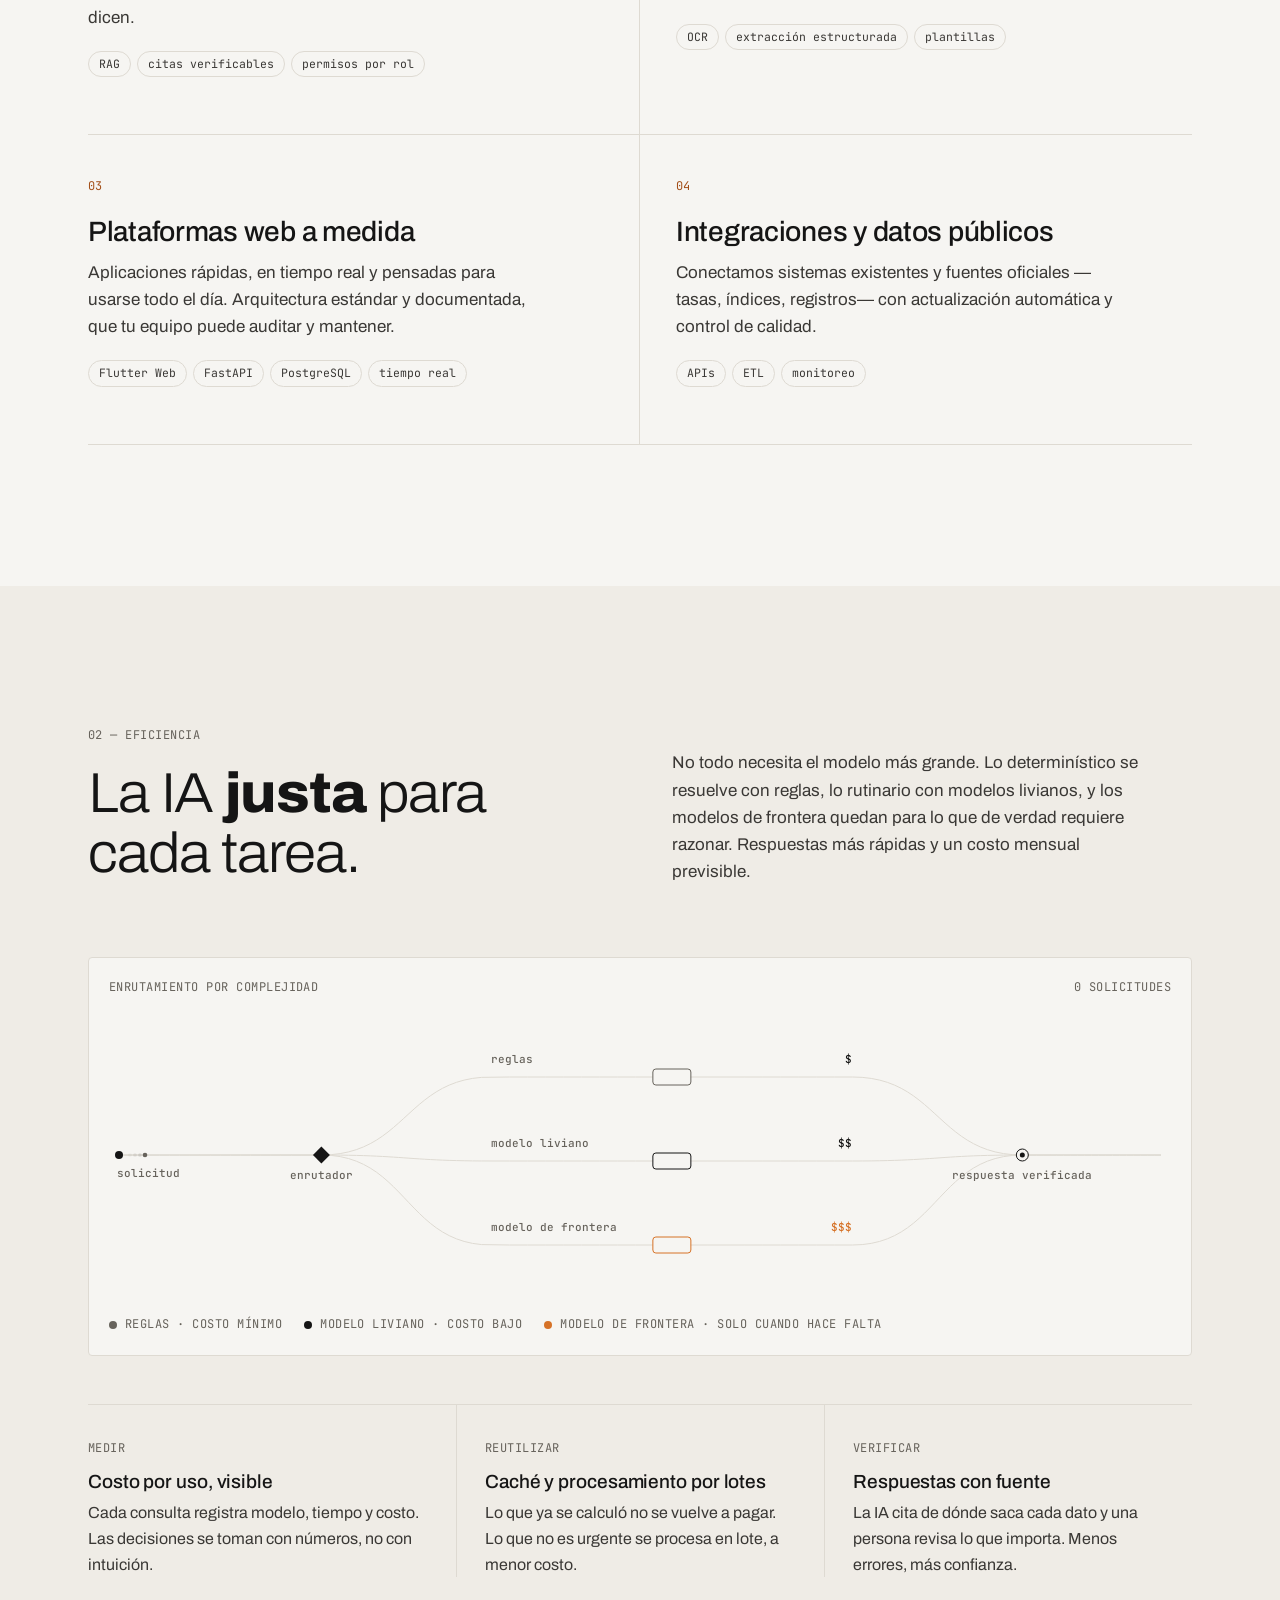
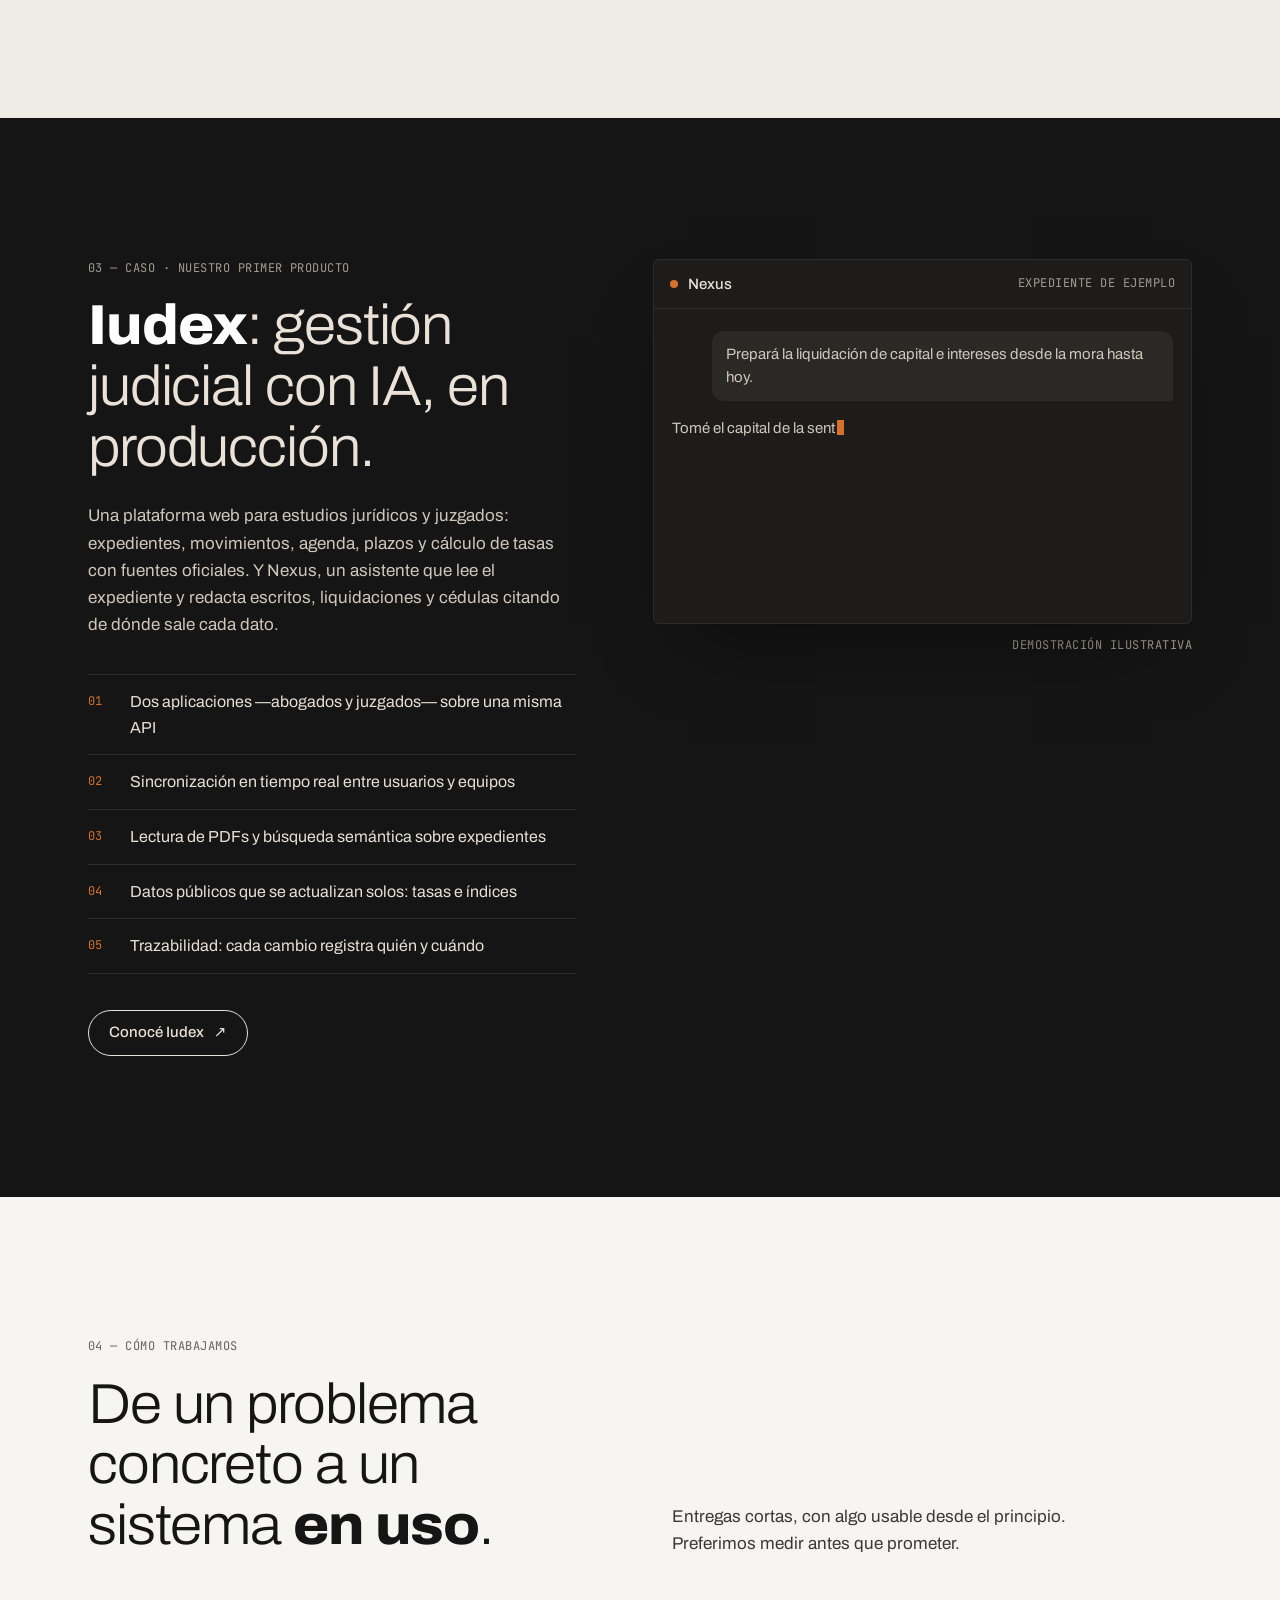
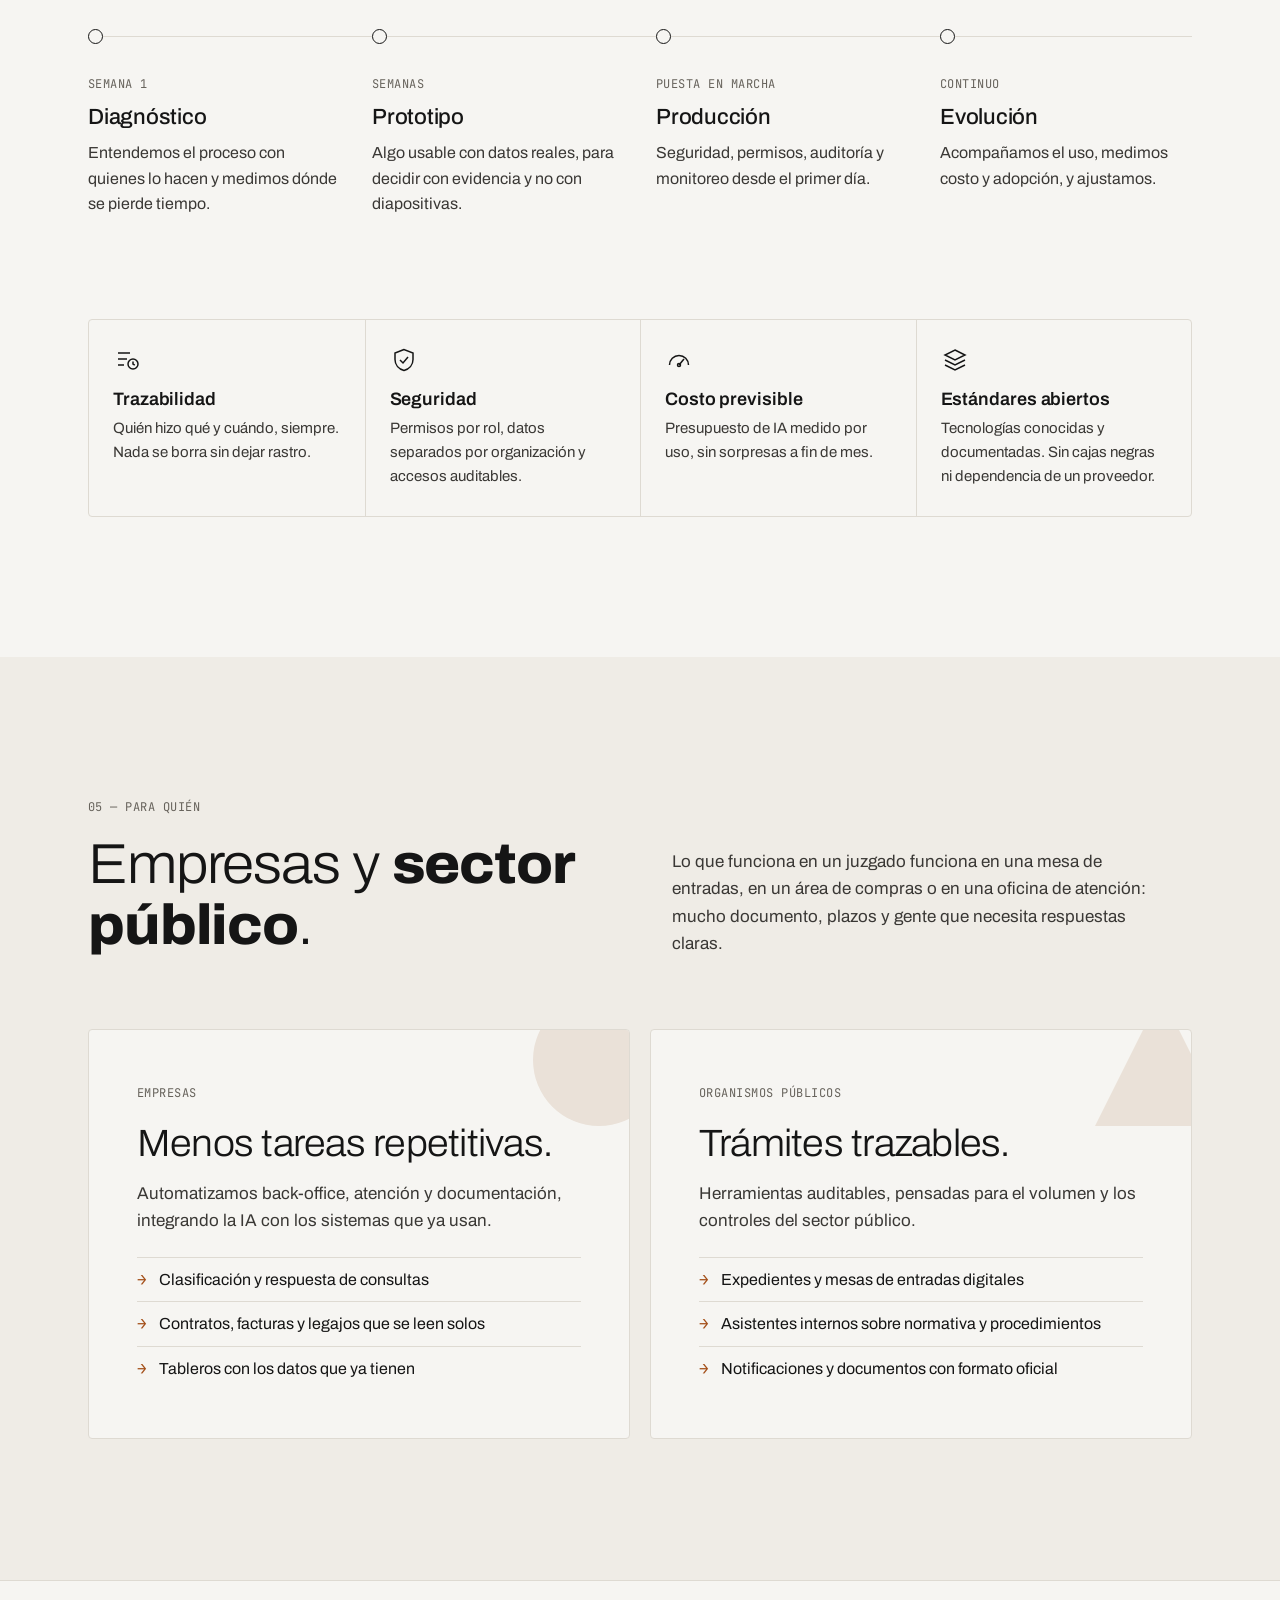
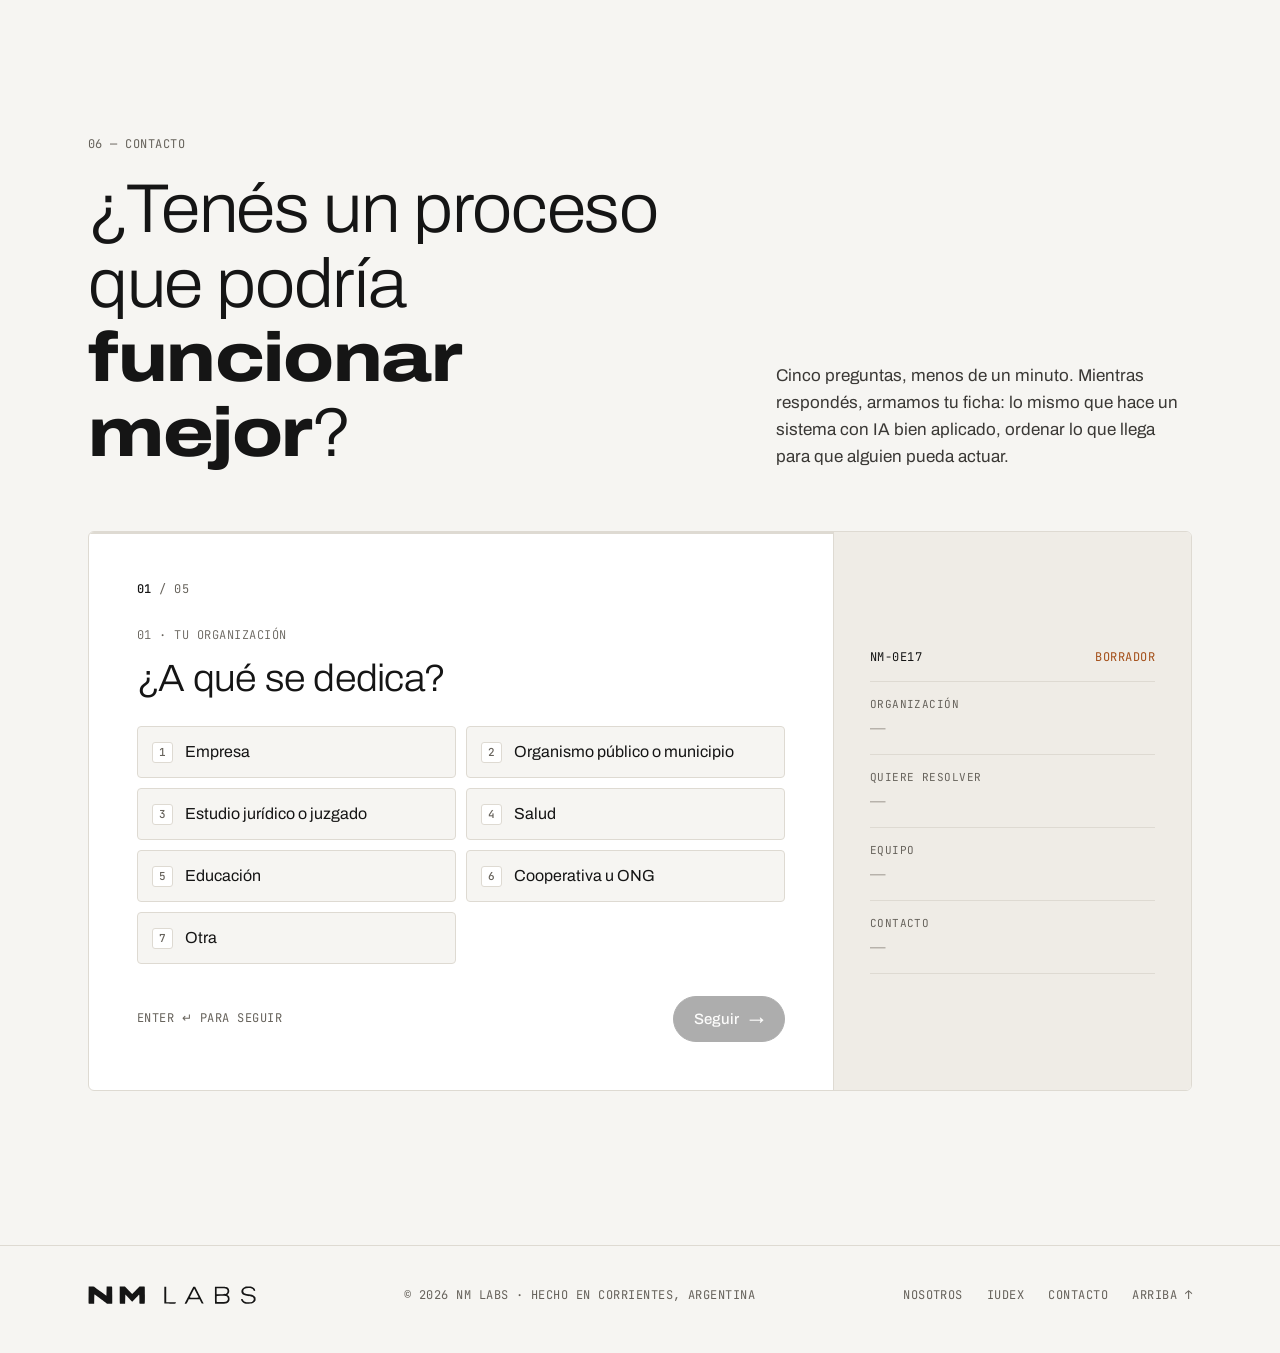
==== commit dc79d186: "copy(servicios): «Construimos directamente para los usuarios…» Co-Authored-By: Claude Opus 5.5 <nore" ====
--- a/index.html
+++ b/index.html
@@ -93,7 +93,7 @@
             <span class="eyebrow mono" data-reveal>01 — Qué hacemos</span>
             <h2 id="servicios-title" data-reveal data-d="1">Tecnología que se nota en el <b>trabajo diario</b>.</h2>
           </div>
-          <p data-reveal data-d="2">Todo lo que aprendimos construyendo Iudex, puesto al servicio de otros procesos: documentos, expedientes, trámites, atención y datos.</p>
+          <p data-reveal data-d="2">Construimos directamente para los usuarios: nos sentamos con quienes hacen el trabajo y diseñamos desde su día a día, sea con documentos, expedientes, trámites, atención o datos.</p>
         </div>
 
         <div class="services">
